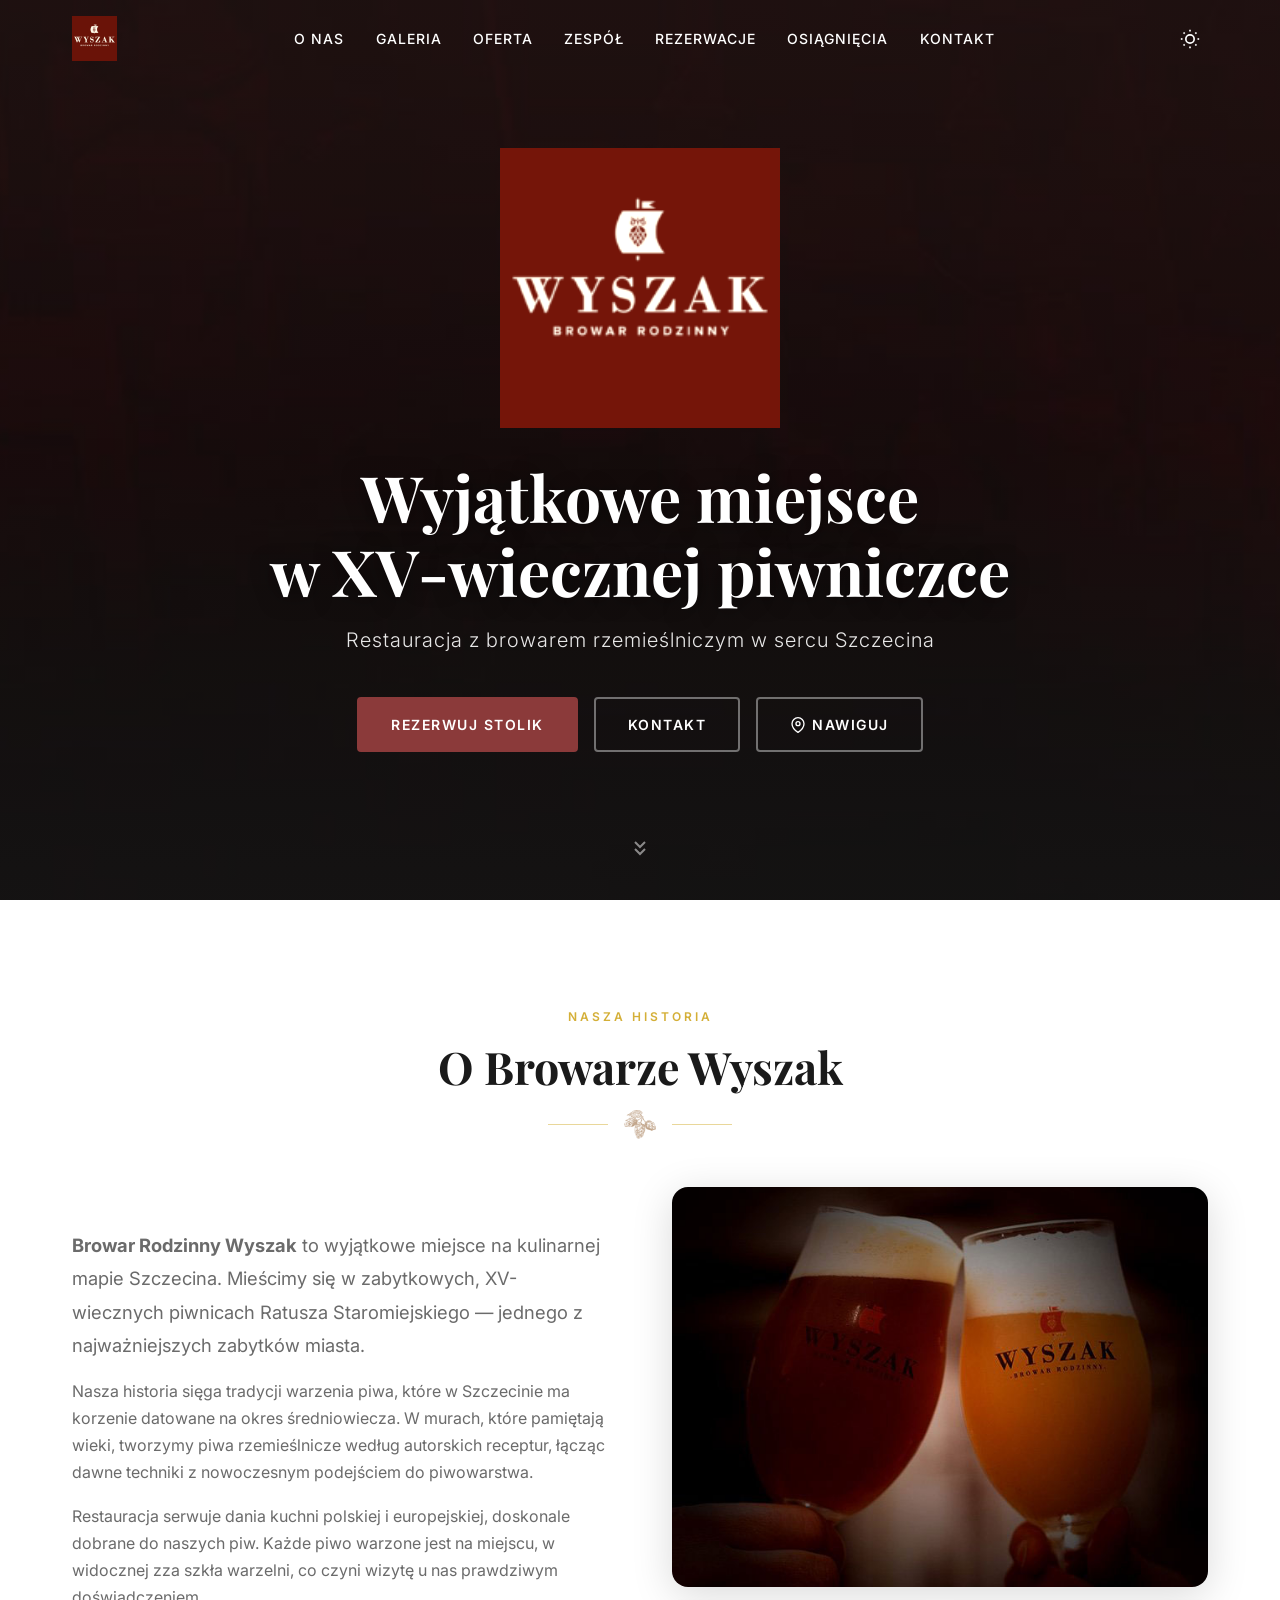
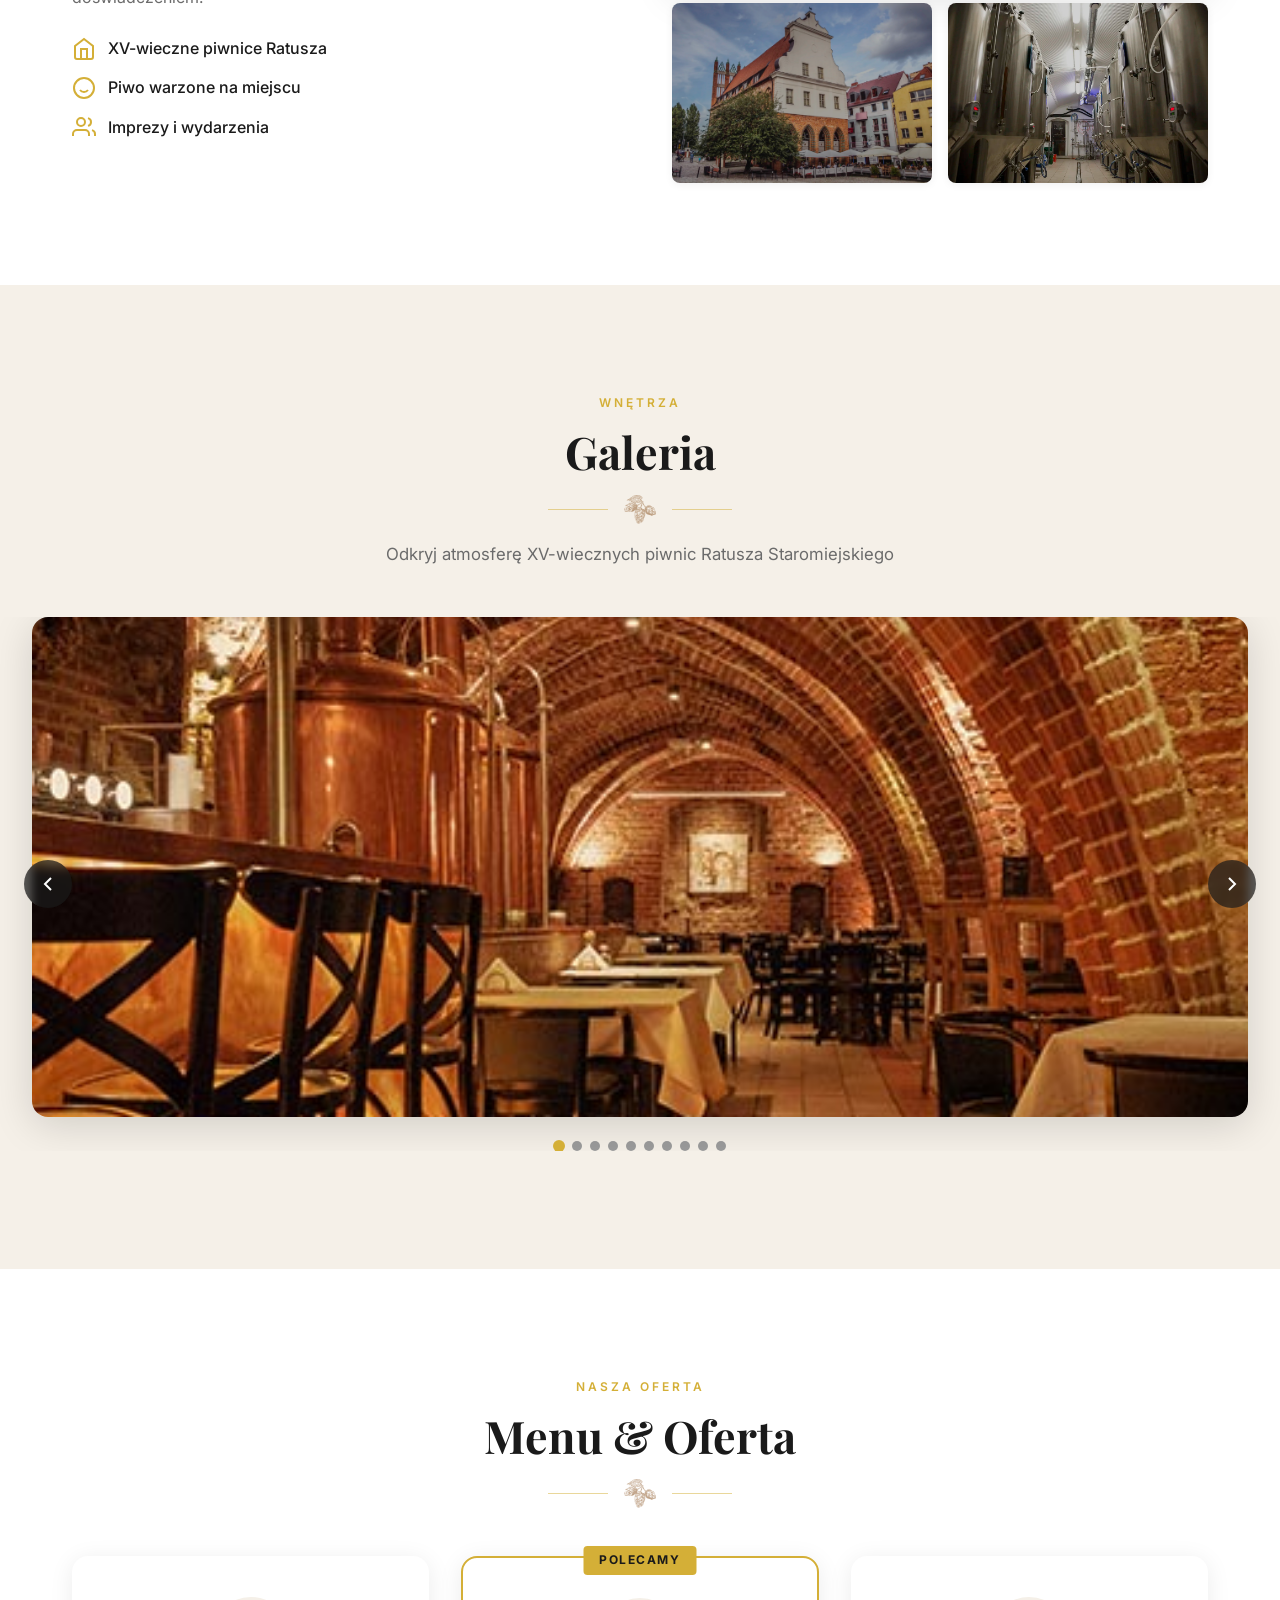
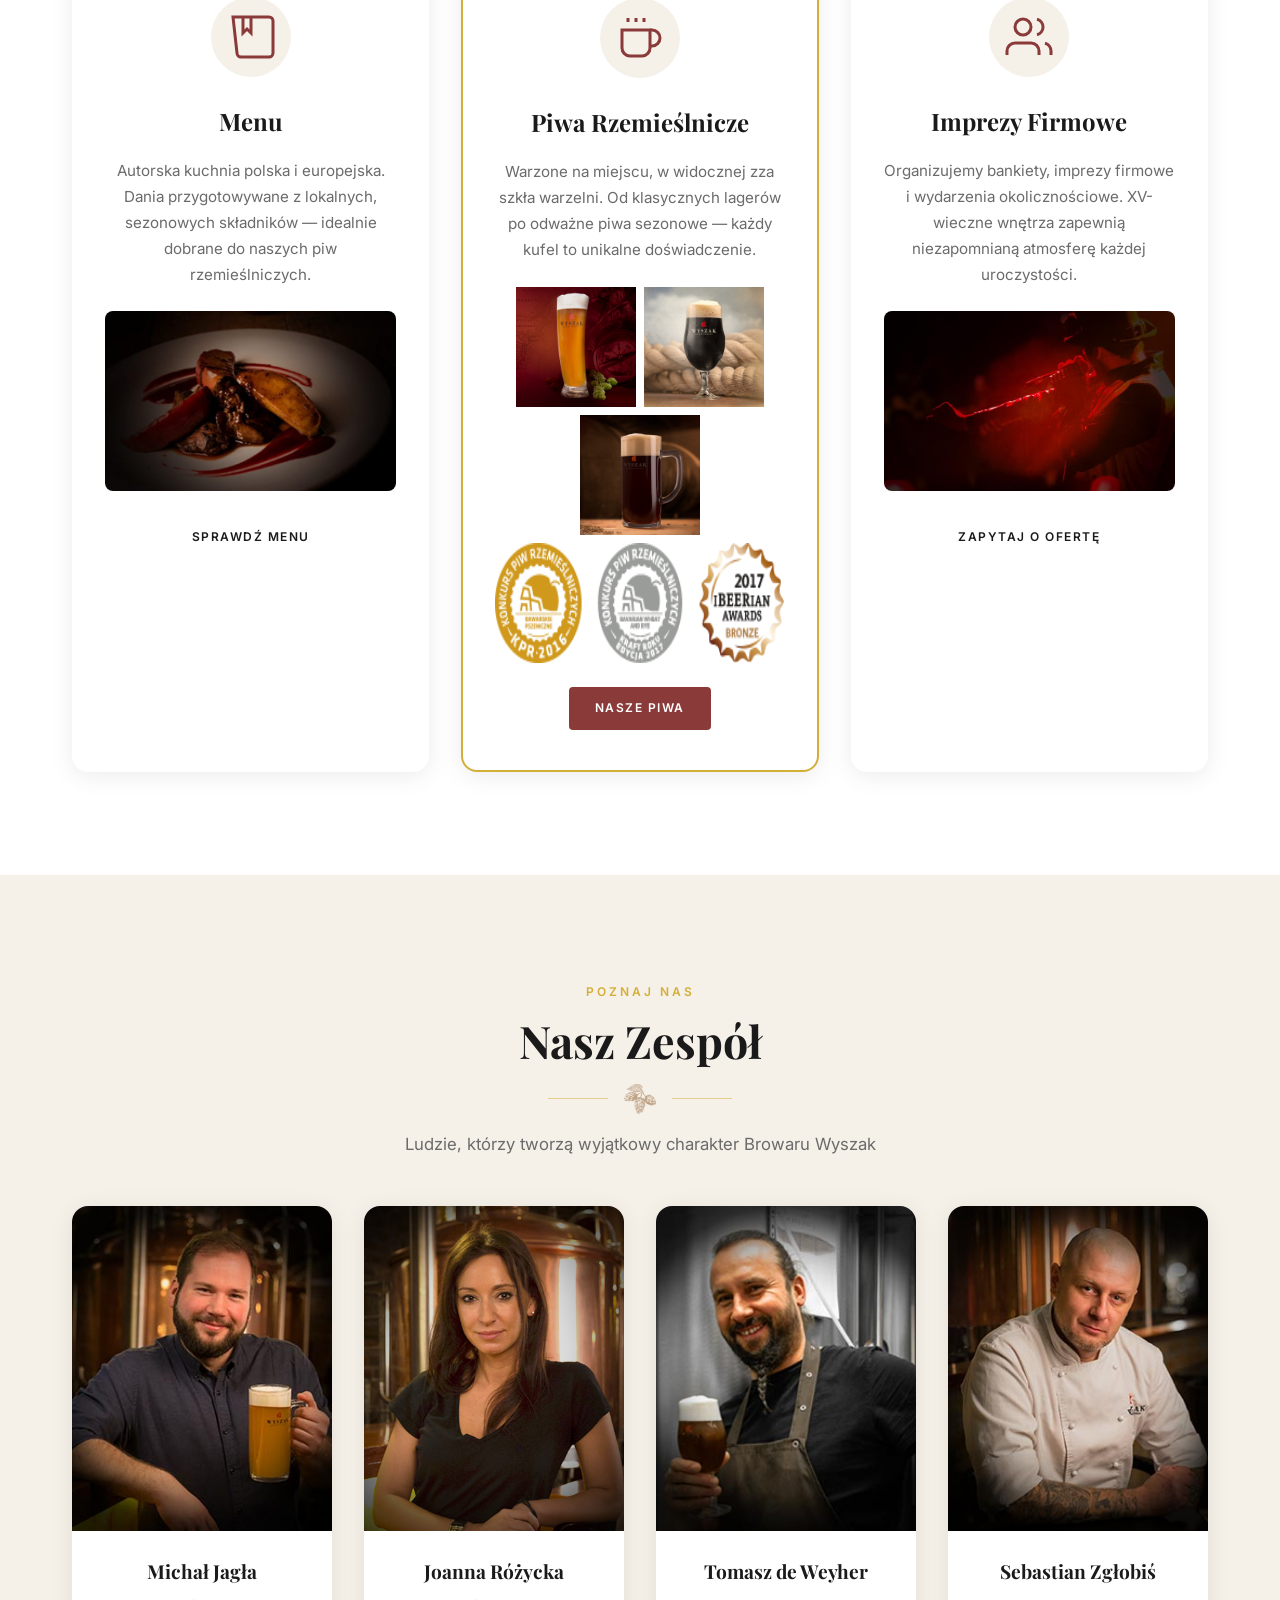
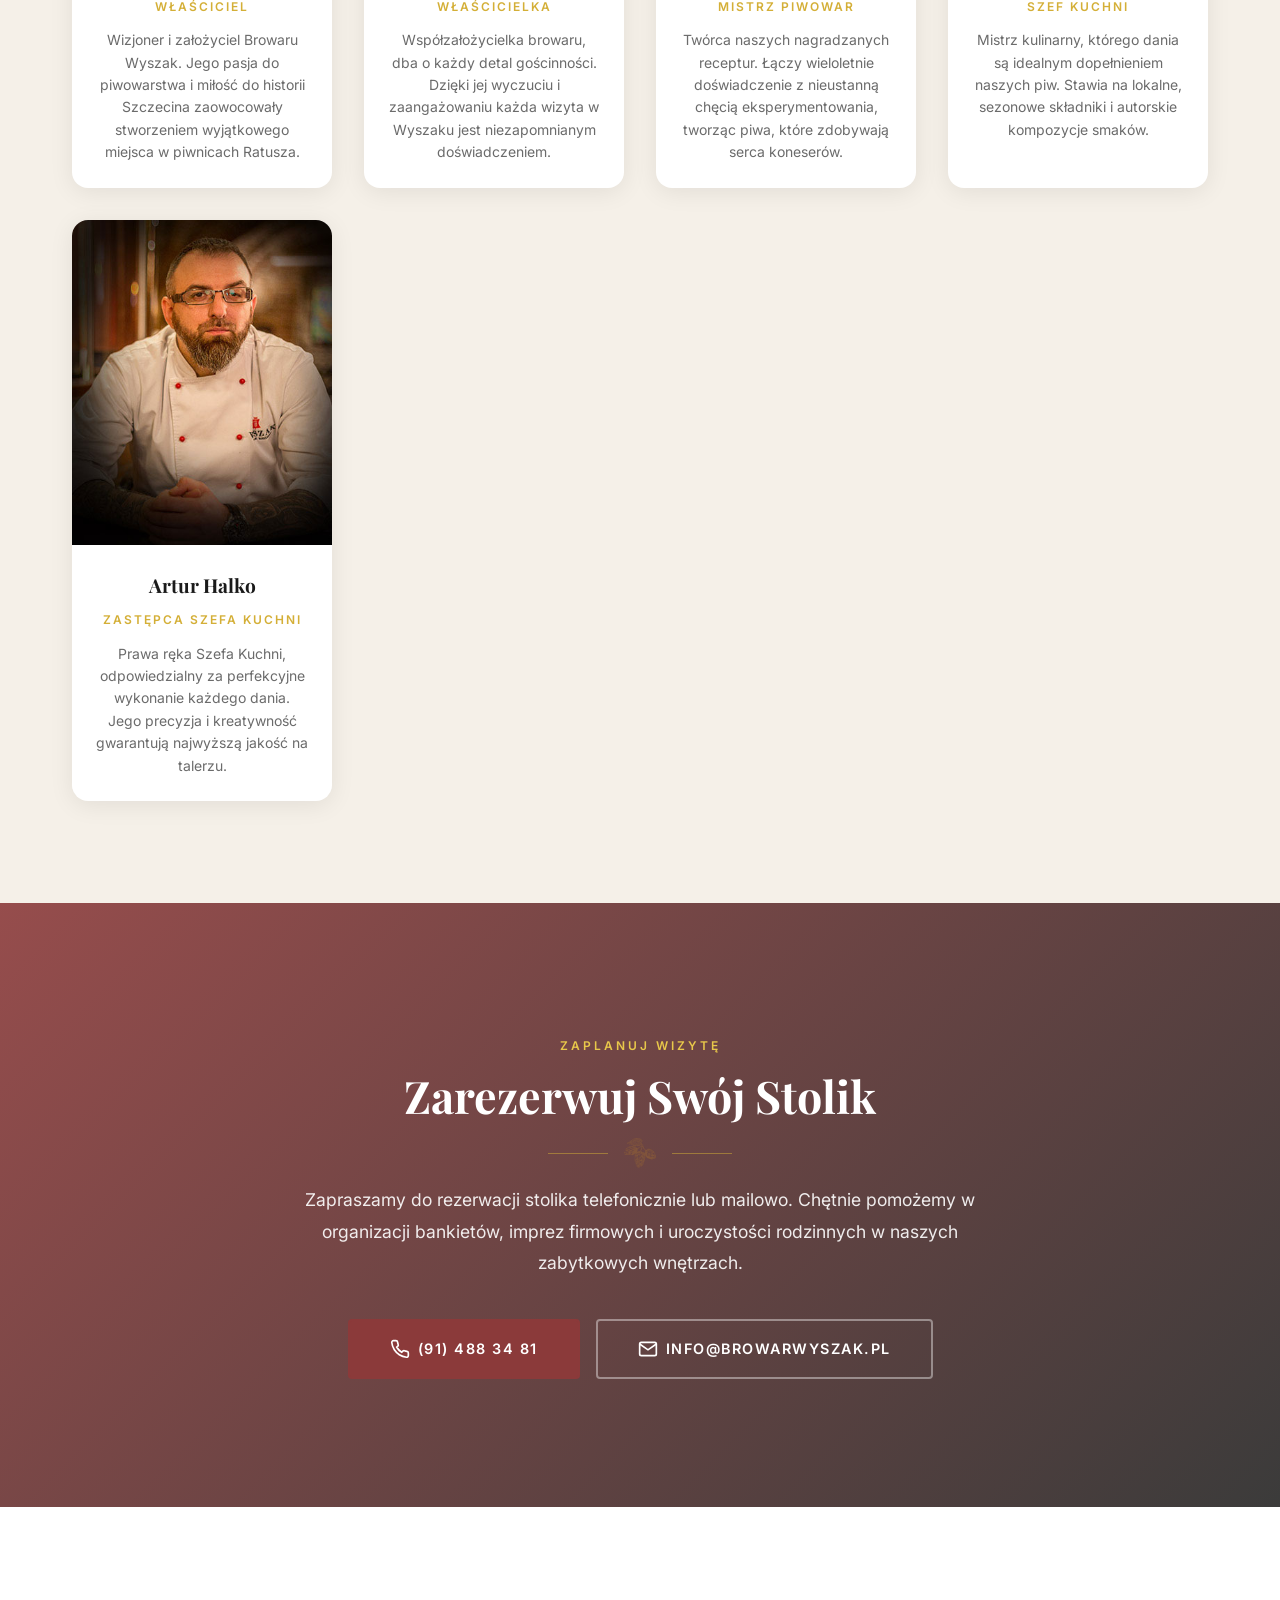
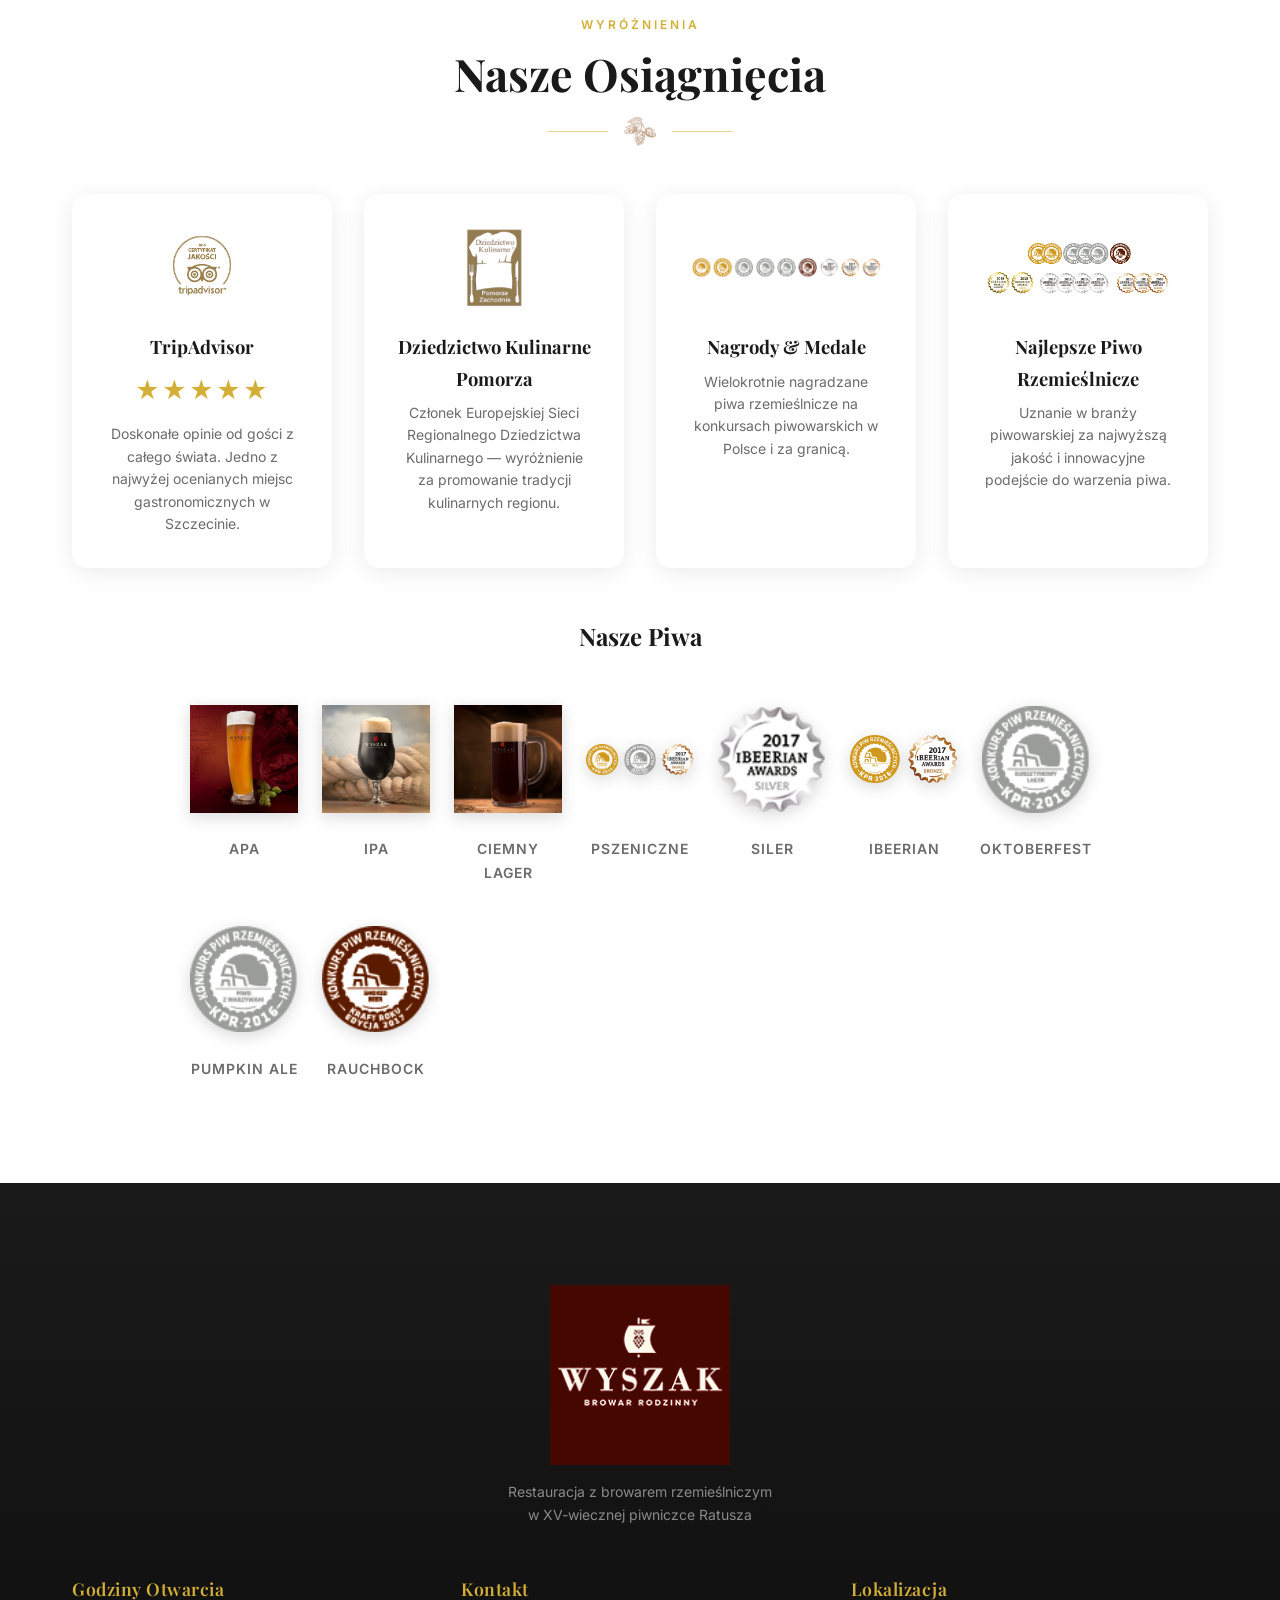
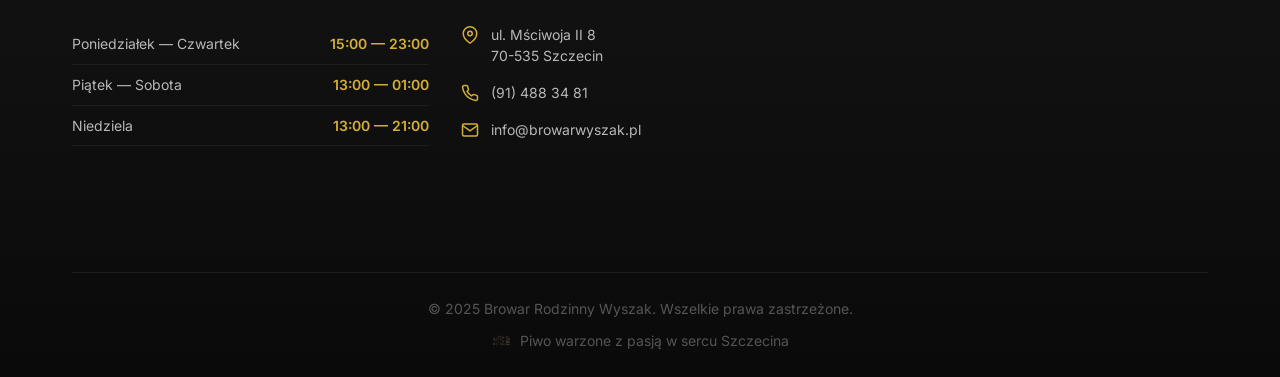
==== index.html @ f164aba0 "Add Browar Wyszak restaurant website Complete responsive website for Browar Wyszak craft brewery res" ====
<!DOCTYPE html>
<html lang="pl">
<head>
    <meta charset="UTF-8">
    <meta name="viewport" content="width=device-width, initial-scale=1.0">
    <meta name="description" content="Browar Wyszak - Restauracja z browarem rzemieślniczym w XV-wiecznej piwniczce Ratusza w Szczecinie. Wyjątkowe piwa, doskonała kuchnia, niezapomniana atmosfera.">
    <meta name="keywords" content="browar wyszak, piwo rzemieślnicze, szczecin, restauracja, browar, piwniczka, ratusz">
    <meta name="author" content="Browar Wyszak">
    <meta property="og:title" content="Browar Wyszak - Restauracja & Browar Rzemieślniczy">
    <meta property="og:description" content="Wyjątkowe miejsce w XV-wiecznej piwniczce Ratusza w Szczecinie">
    <meta property="og:image" content="assets/img/logo.png">
    <meta property="og:type" content="website">
    <title>Browar Wyszak | Restauracja & Browar Rzemieślniczy w Szczecinie</title>
    <link rel="icon" type="image/png" href="assets/img/hop.png">
    <link rel="preconnect" href="https://fonts.googleapis.com">
    <link rel="preconnect" href="https://fonts.gstatic.com" crossorigin>
    <link href="https://fonts.googleapis.com/css2?family=Playfair+Display:ital,wght@0,400;0,600;0,700;0,800;1,400;1,600&family=Inter:wght@300;400;500;600;700&display=swap" rel="stylesheet">
    <link rel="stylesheet" href="assets/css/style.css">
</head>
<body>
    <!-- Loader -->
    <div id="loader" class="loader" aria-hidden="true">
        <img src="assets/img/loader.gif" alt="Ładowanie...">
    </div>

    <!-- Navigation -->
    <header id="navbar" class="navbar">
        <div class="nav-container">
            <a href="#hero" class="nav-logo">
                <img src="assets/img/logo.png" alt="Browar Wyszak Logo" width="140" height="auto">
            </a>
            <nav class="nav-menu" id="navMenu" role="navigation" aria-label="Menu główne">
                <ul class="nav-list">
                    <li><a href="#about" class="nav-link">O Nas</a></li>
                    <li><a href="#gallery" class="nav-link">Galeria</a></li>
                    <li><a href="#offer" class="nav-link">Oferta</a></li>
                    <li><a href="#team" class="nav-link">Zespół</a></li>
                    <li><a href="#reservations" class="nav-link">Rezerwacje</a></li>
                    <li><a href="#achievements" class="nav-link">Osiągnięcia</a></li>
                    <li><a href="#contact" class="nav-link">Kontakt</a></li>
                </ul>
            </nav>
            <div class="nav-actions">
                <button id="darkModeToggle" class="dark-mode-btn" aria-label="Przełącz tryb ciemny" title="Tryb ciemny">
                    <svg class="icon-sun" width="20" height="20" viewBox="0 0 24 24" fill="none" stroke="currentColor" stroke-width="2">
                        <circle cx="12" cy="12" r="5"></circle>
                        <line x1="12" y1="1" x2="12" y2="3"></line>
                        <line x1="12" y1="21" x2="12" y2="23"></line>
                        <line x1="4.22" y1="4.22" x2="5.64" y2="5.64"></line>
                        <line x1="18.36" y1="18.36" x2="19.78" y2="19.78"></line>
                        <line x1="1" y1="12" x2="3" y2="12"></line>
                        <line x1="21" y1="12" x2="23" y2="12"></line>
                        <line x1="4.22" y1="19.78" x2="5.64" y2="18.36"></line>
                        <line x1="18.36" y1="5.64" x2="19.78" y2="4.22"></line>
                    </svg>
                    <svg class="icon-moon" width="20" height="20" viewBox="0 0 24 24" fill="none" stroke="currentColor" stroke-width="2">
                        <path d="M21 12.79A9 9 0 1 1 11.21 3 7 7 0 0 0 21 12.79z"></path>
                    </svg>
                </button>
                <button class="nav-toggle" id="navToggle" aria-label="Otwórz menu" aria-expanded="false">
                    <span class="hamburger-line"></span>
                    <span class="hamburger-line"></span>
                    <span class="hamburger-line"></span>
                </button>
            </div>
        </div>
    </header>

    <!-- Hero Section -->
    <section id="hero" class="hero">
        <div class="hero-overlay"></div>
        <div class="hero-content fade-in">
            <img src="assets/img/logo.png" alt="Browar Wyszak" class="hero-logo" width="280" height="auto">
            <h1 class="hero-title">Wyjątkowe miejsce<br>w XV-wiecznej piwniczce</h1>
            <p class="hero-subtitle">Restauracja z browarem rzemieślniczym w sercu Szczecina</p>
            <div class="hero-cta">
                <a href="#reservations" class="btn btn-primary">Rezerwuj stolik</a>
                <a href="#contact" class="btn btn-outline">Kontakt</a>
                <a href="https://maps.google.com/?q=ul.+Mściwoja+II+8,+70-535+Szczecin" target="_blank" rel="noopener noreferrer" class="btn btn-outline">
                    <svg width="16" height="16" viewBox="0 0 24 24" fill="none" stroke="currentColor" stroke-width="2" style="margin-right:6px;vertical-align:middle">
                        <path d="M21 10c0 7-9 13-9 13s-9-6-9-13a9 9 0 0 1 18 0z"></path>
                        <circle cx="12" cy="10" r="3"></circle>
                    </svg>
                    Nawiguj
                </a>
            </div>
        </div>
        <div class="hero-scroll-hint" aria-hidden="true">
            <svg width="24" height="24" viewBox="0 0 24 24" fill="none" stroke="currentColor" stroke-width="2">
                <path d="M7 13l5 5 5-5M7 6l5 5 5-5"/>
            </svg>
        </div>
    </section>

    <!-- About Section -->
    <section id="about" class="section about">
        <div class="container">
            <div class="section-header fade-in">
                <span class="section-tag">Nasza Historia</span>
                <h2 class="section-title">O Browarze Wyszak</h2>
                <div class="section-divider">
                    <img src="assets/img/hop.png" alt="" class="divider-icon" width="32" height="32">
                </div>
            </div>
            <div class="about-grid">
                <div class="about-text fade-in">
                    <p class="about-lead">
                        <strong>Browar Rodzinny Wyszak</strong> to wyjątkowe miejsce na kulinarnej mapie Szczecina.
                        Mieścimy się w zabytkowych, XV-wiecznych piwnicach Ratusza Staromiejskiego
                        — jednego z najważniejszych zabytków miasta.
                    </p>
                    <p>
                        Nasza historia sięga tradycji warzenia piwa, które w Szczecinie ma korzenie
                        datowane na okres średniowiecza. W murach, które pamiętają wieki, tworzymy
                        piwa rzemieślnicze według autorskich receptur, łącząc dawne techniki
                        z nowoczesnym podejściem do piwowarstwa.
                    </p>
                    <p>
                        Restauracja serwuje dania kuchni polskiej i europejskiej, doskonale dobrane
                        do naszych piw. Każde piwo warzone jest na miejscu, w widocznej zza szkła warzelni,
                        co czyni wizytę u nas prawdziwym doświadczeniem.
                    </p>
                    <div class="about-features">
                        <div class="about-feature">
                            <svg width="24" height="24" viewBox="0 0 24 24" fill="none" stroke="currentColor" stroke-width="2"><path d="M3 9l9-7 9 7v11a2 2 0 0 1-2 2H5a2 2 0 0 1-2-2z"/><polyline points="9 22 9 12 15 12 15 22"/></svg>
                            <span>XV-wieczne piwnice Ratusza</span>
                        </div>
                        <div class="about-feature">
                            <svg width="24" height="24" viewBox="0 0 24 24" fill="none" stroke="currentColor" stroke-width="2"><circle cx="12" cy="12" r="10"/><path d="M8 14s1.5 2 4 2 4-2 4-2"/><line x1="9" y1="9" x2="9.01" y2="9"/><line x1="15" y1="9" x2="15.01" y2="9"/></svg>
                            <span>Piwo warzone na miejscu</span>
                        </div>
                        <div class="about-feature">
                            <svg width="24" height="24" viewBox="0 0 24 24" fill="none" stroke="currentColor" stroke-width="2"><path d="M17 21v-2a4 4 0 0 0-4-4H5a4 4 0 0 0-4 4v2"/><circle cx="9" cy="7" r="4"/><path d="M23 21v-2a4 4 0 0 0-3-3.87"/><path d="M16 3.13a4 4 0 0 1 0 7.75"/></svg>
                            <span>Imprezy i wydarzenia</span>
                        </div>
                    </div>
                </div>
                <div class="about-images fade-in">
                    <div class="about-img-main">
                        <img src="assets/img/about-bg.jpg" alt="Wnętrze Browaru Wyszak" loading="lazy" width="600" height="400">
                    </div>
                    <div class="about-img-secondary">
                        <img src="assets/img/building.webp" alt="Budynek Browaru Wyszak" loading="lazy" width="280" height="200">
                        <img src="assets/img/tanks.webp" alt="Tanki browarnicze" loading="lazy" width="280" height="200">
                    </div>
                </div>
            </div>
        </div>
    </section>

    <!-- Gallery Section -->
    <section id="gallery" class="section gallery">
        <div class="container">
            <div class="section-header fade-in">
                <span class="section-tag">Wnętrza</span>
                <h2 class="section-title">Galeria</h2>
                <div class="section-divider">
                    <img src="assets/img/hop.png" alt="" class="divider-icon" width="32" height="32">
                </div>
                <p class="section-desc">Odkryj atmosferę XV-wiecznych piwnic Ratusza Staromiejskiego</p>
            </div>
        </div>
        <div class="gallery-carousel fade-in">
            <div class="carousel-track" id="carouselTrack">
                <div class="carousel-slide">
                    <img src="assets/img/gallery/gallery-1.jpg" alt="Wnętrze browaru - sala główna" loading="lazy">
                </div>
                <div class="carousel-slide">
                    <img src="assets/img/gallery/gallery-2.jpg" alt="Wnętrze browaru - piwniczka" loading="lazy">
                </div>
                <div class="carousel-slide">
                    <img src="assets/img/gallery/gallery-3.jpg" alt="Wnętrze browaru - bar" loading="lazy">
                </div>
                <div class="carousel-slide">
                    <img src="assets/img/gallery/gallery-4.jpg" alt="Wnętrze browaru - warzelnia" loading="lazy">
                </div>
                <div class="carousel-slide">
                    <img src="assets/img/gallery/gallery-5.jpg" alt="Wnętrze browaru - detale" loading="lazy">
                </div>
                <div class="carousel-slide">
                    <img src="assets/img/gallery/gallery-6.jpg" alt="Wnętrze browaru - ceglane ściany" loading="lazy">
                </div>
                <div class="carousel-slide">
                    <img src="assets/img/gallery/gallery-7.jpg" alt="Wnętrze browaru - sklepienie" loading="lazy">
                </div>
                <div class="carousel-slide">
                    <img src="assets/img/gallery/gallery-8.jpg" alt="Wnętrze browaru - sala bankietowa" loading="lazy">
                </div>
                <div class="carousel-slide">
                    <img src="assets/img/gallery/gallery-9.jpg" alt="Najlepsze piwo rzemieślnicze w Polsce" loading="lazy">
                </div>
                <div class="carousel-slide">
                    <img src="assets/img/gallery/gallery-10.jpg" alt="Wnętrze browaru" loading="lazy">
                </div>
            </div>
            <button class="carousel-btn carousel-btn-prev" id="carouselPrev" aria-label="Poprzednie zdjęcie">
                <svg width="24" height="24" viewBox="0 0 24 24" fill="none" stroke="currentColor" stroke-width="2"><polyline points="15 18 9 12 15 6"/></svg>
            </button>
            <button class="carousel-btn carousel-btn-next" id="carouselNext" aria-label="Następne zdjęcie">
                <svg width="24" height="24" viewBox="0 0 24 24" fill="none" stroke="currentColor" stroke-width="2"><polyline points="9 18 15 12 9 6"/></svg>
            </button>
            <div class="carousel-dots" id="carouselDots"></div>
        </div>

        <!-- Fullscreen Lightbox -->
        <div class="lightbox" id="lightbox" role="dialog" aria-modal="true" aria-label="Powiększone zdjęcie">
            <button class="lightbox-close" id="lightboxClose" aria-label="Zamknij">&times;</button>
            <button class="lightbox-prev" id="lightboxPrev" aria-label="Poprzednie">
                <svg width="32" height="32" viewBox="0 0 24 24" fill="none" stroke="currentColor" stroke-width="2"><polyline points="15 18 9 12 15 6"/></svg>
            </button>
            <img class="lightbox-img" id="lightboxImg" src="" alt="Powiększone zdjęcie galerii">
            <button class="lightbox-next" id="lightboxNext" aria-label="Następne">
                <svg width="32" height="32" viewBox="0 0 24 24" fill="none" stroke="currentColor" stroke-width="2"><polyline points="9 18 15 12 9 6"/></svg>
            </button>
        </div>
    </section>

    <!-- Menu & Offer Section -->
    <section id="offer" class="section offer">
        <div class="container">
            <div class="section-header fade-in">
                <span class="section-tag">Nasza Oferta</span>
                <h2 class="section-title">Menu & Oferta</h2>
                <div class="section-divider">
                    <img src="assets/img/hop.png" alt="" class="divider-icon" width="32" height="32">
                </div>
            </div>
            <div class="offer-grid fade-in">
                <!-- Menu Card -->
                <div class="offer-card">
                    <div class="offer-card-icon">
                        <svg width="48" height="48" viewBox="0 0 24 24" fill="none" stroke="currentColor" stroke-width="1.5">
                            <path d="M3 2l2 18c0 1.1.9 2 2 2h14c1.1 0 2-.9 2-2V4c0-1.1-.9-2-2-2H3z"/>
                            <path d="M12 2v8l-2-2-2 2V2"/>
                        </svg>
                    </div>
                    <h3 class="offer-card-title">Menu</h3>
                    <p class="offer-card-desc">
                        Autorska kuchnia polska i europejska. Dania przygotowywane z lokalnych,
                        sezonowych składników — idealnie dobrane do naszych piw rzemieślniczych.
                    </p>
                    <div class="offer-card-img">
                        <img src="assets/img/gallery/menu-highlight.jpg" alt="Menu Browaru Wyszak" loading="lazy">
                    </div>
                    <a href="#reservations" class="btn btn-small">Sprawdź menu</a>
                </div>

                <!-- Beer Card -->
                <div class="offer-card offer-card-featured">
                    <div class="offer-card-icon">
                        <svg width="48" height="48" viewBox="0 0 24 24" fill="none" stroke="currentColor" stroke-width="1.5">
                            <path d="M17 8h1a4 4 0 1 1 0 8h-1"/>
                            <path d="M3 8h14v9a4 4 0 0 1-4 4H7a4 4 0 0 1-4-4V8z"/>
                            <line x1="6" y1="2" x2="6" y2="4"/>
                            <line x1="10" y1="2" x2="10" y2="4"/>
                            <line x1="14" y1="2" x2="14" y2="4"/>
                        </svg>
                    </div>
                    <h3 class="offer-card-title">Piwa Rzemieślnicze</h3>
                    <p class="offer-card-desc">
                        Warzone na miejscu, w widocznej zza szkła warzelni. Od klasycznych lagerów
                        po odważne piwa sezonowe — każdy kufel to unikalne doświadczenie.
                    </p>
                    <div class="beer-showcase">
                        <img src="assets/img/beer/apa.png" alt="APA" loading="lazy" class="beer-bottle">
                        <img src="assets/img/beer/ipa.png" alt="IPA" loading="lazy" class="beer-bottle">
                        <img src="assets/img/beer/ciemny-lager.png" alt="Ciemny Lager" loading="lazy" class="beer-bottle">
                        <img src="assets/img/beer/pszenica.png" alt="Pszenica" loading="lazy" class="beer-bottle">
                    </div>
                    <a href="#achievements" class="btn btn-primary btn-small">Nasze piwa</a>
                </div>

                <!-- Events Card -->
                <div class="offer-card">
                    <div class="offer-card-icon">
                        <svg width="48" height="48" viewBox="0 0 24 24" fill="none" stroke="currentColor" stroke-width="1.5">
                            <path d="M17 21v-2a4 4 0 0 0-4-4H5a4 4 0 0 0-4 4v2"/>
                            <circle cx="9" cy="7" r="4"/>
                            <path d="M23 21v-2a4 4 0 0 0-3-3.87"/>
                            <path d="M16 3.13a4 4 0 0 1 0 7.75"/>
                        </svg>
                    </div>
                    <h3 class="offer-card-title">Imprezy Firmowe</h3>
                    <p class="offer-card-desc">
                        Organizujemy bankiety, imprezy firmowe i wydarzenia okolicznościowe.
                        XV-wieczne wnętrza zapewnią niezapomnianą atmosferę każdej uroczystości.
                    </p>
                    <div class="offer-card-img">
                        <img src="assets/img/gallery/events.jpg" alt="Imprezy i wydarzenia" loading="lazy">
                    </div>
                    <a href="#contact" class="btn btn-small">Zapytaj o ofertę</a>
                </div>
            </div>
        </div>
    </section>

    <!-- Team Section -->
    <section id="team" class="section team">
        <div class="container">
            <div class="section-header fade-in">
                <span class="section-tag">Poznaj Nas</span>
                <h2 class="section-title">Nasz Zespół</h2>
                <div class="section-divider">
                    <img src="assets/img/hop.png" alt="" class="divider-icon" width="32" height="32">
                </div>
                <p class="section-desc">Ludzie, którzy tworzą wyjątkowy charakter Browaru Wyszak</p>
            </div>
            <div class="team-grid fade-in">
                <div class="team-card">
                    <div class="team-card-img">
                        <img src="assets/img/team/michal-jagla.jpg" alt="Michał Jagła" loading="lazy" width="280" height="355">
                    </div>
                    <div class="team-card-info">
                        <h3 class="team-card-name">Michał Jagła</h3>
                        <span class="team-card-role">Właściciel</span>
                        <p class="team-card-desc">Wizjoner i założyciel Browaru Wyszak. Jego pasja do piwowarstwa i miłość do historii Szczecina zaowocowały stworzeniem wyjątkowego miejsca w piwnicach Ratusza.</p>
                    </div>
                </div>
                <div class="team-card">
                    <div class="team-card-img">
                        <img src="assets/img/team/joanna-rozycka.jpg" alt="Joanna Różycka" loading="lazy" width="280" height="355">
                    </div>
                    <div class="team-card-info">
                        <h3 class="team-card-name">Joanna Różycka</h3>
                        <span class="team-card-role">Właścicielka</span>
                        <p class="team-card-desc">Współzałożycielka browaru, dba o każdy detal gościnności. Dzięki jej wyczuciu i zaangażowaniu każda wizyta w Wyszaku jest niezapomnianym doświadczeniem.</p>
                    </div>
                </div>
                <div class="team-card">
                    <div class="team-card-img">
                        <img src="assets/img/team/tomasz-de-weyher.jpg" alt="Tomasz de Weyher" loading="lazy" width="280" height="355">
                    </div>
                    <div class="team-card-info">
                        <h3 class="team-card-name">Tomasz de Weyher</h3>
                        <span class="team-card-role">Mistrz Piwowar</span>
                        <p class="team-card-desc">Twórca naszych nagradzanych receptur. Łączy wieloletnie doświadczenie z nieustanną chęcią eksperymentowania, tworząc piwa, które zdobywają serca koneserów.</p>
                    </div>
                </div>
                <div class="team-card">
                    <div class="team-card-img">
                        <img src="assets/img/team/sebastian-zglobis.jpg" alt="Sebastian Zgłobiś" loading="lazy" width="280" height="355">
                    </div>
                    <div class="team-card-info">
                        <h3 class="team-card-name">Sebastian Zgłobiś</h3>
                        <span class="team-card-role">Szef Kuchni</span>
                        <p class="team-card-desc">Mistrz kulinarny, którego dania są idealnym dopełnieniem naszych piw. Stawia na lokalne, sezonowe składniki i autorskie kompozycje smaków.</p>
                    </div>
                </div>
                <div class="team-card">
                    <div class="team-card-img">
                        <img src="assets/img/team/artur-halko.jpg" alt="Artur Halko" loading="lazy" width="280" height="355">
                    </div>
                    <div class="team-card-info">
                        <h3 class="team-card-name">Artur Halko</h3>
                        <span class="team-card-role">Zastępca Szefa Kuchni</span>
                        <p class="team-card-desc">Prawa ręka Szefa Kuchni, odpowiedzialny za perfekcyjne wykonanie każdego dania. Jego precyzja i kreatywność gwarantują najwyższą jakość na talerzu.</p>
                    </div>
                </div>
            </div>
        </div>
    </section>

    <!-- Reservations Section -->
    <section id="reservations" class="section reservations">
        <div class="reservations-overlay"></div>
        <div class="container">
            <div class="reservations-content fade-in">
                <span class="section-tag section-tag-light">Zaplanuj Wizytę</span>
                <h2 class="section-title section-title-light">Zarezerwuj Swój Stolik</h2>
                <div class="section-divider">
                    <img src="assets/img/hop.png" alt="" class="divider-icon" width="32" height="32">
                </div>
                <p class="reservations-text">
                    Zapraszamy do rezerwacji stolika telefonicznie lub mailowo.
                    Chętnie pomożemy w organizacji bankietów, imprez firmowych
                    i uroczystości rodzinnych w naszych zabytkowych wnętrzach.
                </p>
                <div class="reservations-actions">
                    <a href="tel:+48914883481" class="btn btn-primary btn-large">
                        <svg width="20" height="20" viewBox="0 0 24 24" fill="none" stroke="currentColor" stroke-width="2" style="margin-right:8px;vertical-align:middle">
                            <path d="M22 16.92v3a2 2 0 0 1-2.18 2 19.79 19.79 0 0 1-8.63-3.07 19.5 19.5 0 0 1-6-6 19.79 19.79 0 0 1-3.07-8.67A2 2 0 0 1 4.11 2h3a2 2 0 0 1 2 1.72 12.84 12.84 0 0 0 .7 2.81 2 2 0 0 1-.45 2.11L8.09 9.91a16 16 0 0 0 6 6l1.27-1.27a2 2 0 0 1 2.11-.45 12.84 12.84 0 0 0 2.81.7A2 2 0 0 1 22 16.92z"/>
                        </svg>
                        (91) 488 34 81
                    </a>
                    <a href="mailto:info@browarwyszak.pl" class="btn btn-outline btn-large btn-light">
                        <svg width="20" height="20" viewBox="0 0 24 24" fill="none" stroke="currentColor" stroke-width="2" style="margin-right:8px;vertical-align:middle">
                            <path d="M4 4h16c1.1 0 2 .9 2 2v12c0 1.1-.9 2-2 2H4c-1.1 0-2-.9-2-2V6c0-1.1.9-2 2-2z"/>
                            <polyline points="22,6 12,13 2,6"/>
                        </svg>
                        info@browarwyszak.pl
                    </a>
                </div>
            </div>
        </div>
    </section>

    <!-- Achievements Section -->
    <section id="achievements" class="section achievements">
        <div class="container">
            <div class="section-header fade-in">
                <span class="section-tag">Wyróżnienia</span>
                <h2 class="section-title">Nasze Osiągnięcia</h2>
                <div class="section-divider">
                    <img src="assets/img/hop.png" alt="" class="divider-icon" width="32" height="32">
                </div>
            </div>
            <div class="achievements-grid fade-in">
                <div class="achievement-card">
                    <div class="achievement-icon">
                        <img src="assets/img/trip-advisor.png" alt="TripAdvisor" loading="lazy" width="120">
                    </div>
                    <h3 class="achievement-title">TripAdvisor</h3>
                    <div class="achievement-rating">
                        <span class="stars">&#9733;&#9733;&#9733;&#9733;&#9733;</span>
                    </div>
                    <p class="achievement-desc">Doskonałe opinie od gości z całego świata. Jedno z najwyżej ocenianych miejsc gastronomicznych w Szczecinie.</p>
                </div>
                <div class="achievement-card">
                    <div class="achievement-icon">
                        <img src="assets/img/heritage.png" alt="Europejska Sieć Regionalnego Dziedzictwa Kulinarnego" loading="lazy" width="90">
                    </div>
                    <h3 class="achievement-title">Dziedzictwo Kulinarne Pomorza</h3>
                    <p class="achievement-desc">Członek Europejskiej Sieci Regionalnego Dziedzictwa Kulinarnego — wyróżnienie za promowanie tradycji kulinarnych regionu.</p>
                </div>
                <div class="achievement-card">
                    <div class="achievement-icon">
                        <img src="assets/img/medals.png" alt="Medale i nagrody" loading="lazy" width="200">
                    </div>
                    <h3 class="achievement-title">Nagrody & Medale</h3>
                    <p class="achievement-desc">Wielokrotnie nagradzane piwa rzemieślnicze na konkursach piwowarskich w Polsce i za granicą.</p>
                </div>
                <div class="achievement-card">
                    <div class="achievement-icon">
                        <img src="assets/img/awards.png" alt="Nagrody" loading="lazy" width="200">
                    </div>
                    <h3 class="achievement-title">Najlepsze Piwo Rzemieślnicze</h3>
                    <p class="achievement-desc">Uznanie w branży piwowarskiej za najwyższą jakość i innowacyjne podejście do warzenia piwa.</p>
                </div>
            </div>

            <!-- Beer Showcase -->
            <div class="beer-gallery fade-in">
                <h3 class="beer-gallery-title">Nasze Piwa</h3>
                <div class="beer-grid">
                    <div class="beer-item">
                        <img src="assets/img/beer/apa.png" alt="APA" loading="lazy">
                        <span>APA</span>
                    </div>
                    <div class="beer-item">
                        <img src="assets/img/beer/ipa.png" alt="IPA" loading="lazy">
                        <span>IPA</span>
                    </div>
                    <div class="beer-item">
                        <img src="assets/img/beer/ciemny-lager.png" alt="Ciemny Lager" loading="lazy">
                        <span>Ciemny Lager</span>
                    </div>
                    <div class="beer-item">
                        <img src="assets/img/beer/pszenica.png" alt="Pszeniczne" loading="lazy">
                        <span>Pszeniczne</span>
                    </div>
                    <div class="beer-item">
                        <img src="assets/img/beer/siler.png" alt="Siler" loading="lazy">
                        <span>Siler</span>
                    </div>
                    <div class="beer-item">
                        <img src="assets/img/beer/ibeerian.png" alt="IBEERian" loading="lazy">
                        <span>IBEERian</span>
                    </div>
                    <div class="beer-item">
                        <img src="assets/img/beer/oktoberfest.png" alt="Oktoberfest" loading="lazy">
                        <span>Oktoberfest</span>
                    </div>
                    <div class="beer-item">
                        <img src="assets/img/beer/pumpkin-ale.png" alt="Pumpkin Ale" loading="lazy">
                        <span>Pumpkin Ale</span>
                    </div>
                    <div class="beer-item">
                        <img src="assets/img/beer/rauchbock.png" alt="Rauchbock" loading="lazy">
                        <span>Rauchbock</span>
                    </div>
                </div>
            </div>
        </div>
    </section>

    <!-- Contact & Footer -->
    <footer id="contact" class="footer">
        <div class="footer-bg"></div>
        <div class="container">
            <div class="footer-top fade-in">
                <div class="footer-brand">
                    <img src="assets/img/logo-footer.png" alt="Browar Wyszak" class="footer-logo" width="180" loading="lazy">
                    <p class="footer-tagline">Restauracja z browarem rzemieślniczym<br>w XV-wiecznej piwniczce Ratusza</p>
                </div>

                <div class="footer-info">
                    <div class="footer-col">
                        <h4 class="footer-heading">Godziny Otwarcia</h4>
                        <ul class="footer-hours">
                            <li>
                                <span class="day">Poniedziałek — Czwartek</span>
                                <span class="time">15:00 — 23:00</span>
                            </li>
                            <li>
                                <span class="day">Piątek — Sobota</span>
                                <span class="time">13:00 — 01:00</span>
                            </li>
                            <li>
                                <span class="day">Niedziela</span>
                                <span class="time">13:00 — 21:00</span>
                            </li>
                        </ul>
                    </div>

                    <div class="footer-col">
                        <h4 class="footer-heading">Kontakt</h4>
                        <address class="footer-contact">
                            <a href="https://maps.google.com/?q=ul.+Mściwoja+II+8,+70-535+Szczecin" target="_blank" rel="noopener noreferrer" class="footer-contact-item">
                                <svg width="18" height="18" viewBox="0 0 24 24" fill="none" stroke="currentColor" stroke-width="2"><path d="M21 10c0 7-9 13-9 13s-9-6-9-13a9 9 0 0 1 18 0z"/><circle cx="12" cy="10" r="3"/></svg>
                                ul. Mściwoja II 8<br>70-535 Szczecin
                            </a>
                            <a href="tel:+48914883481" class="footer-contact-item">
                                <svg width="18" height="18" viewBox="0 0 24 24" fill="none" stroke="currentColor" stroke-width="2"><path d="M22 16.92v3a2 2 0 0 1-2.18 2 19.79 19.79 0 0 1-8.63-3.07 19.5 19.5 0 0 1-6-6 19.79 19.79 0 0 1-3.07-8.67A2 2 0 0 1 4.11 2h3a2 2 0 0 1 2 1.72 12.84 12.84 0 0 0 .7 2.81 2 2 0 0 1-.45 2.11L8.09 9.91a16 16 0 0 0 6 6l1.27-1.27a2 2 0 0 1 2.11-.45 12.84 12.84 0 0 0 2.81.7A2 2 0 0 1 22 16.92z"/></svg>
                                (91) 488 34 81
                            </a>
                            <a href="mailto:info@browarwyszak.pl" class="footer-contact-item">
                                <svg width="18" height="18" viewBox="0 0 24 24" fill="none" stroke="currentColor" stroke-width="2"><path d="M4 4h16c1.1 0 2 .9 2 2v12c0 1.1-.9 2-2 2H4c-1.1 0-2-.9-2-2V6c0-1.1.9-2 2-2z"/><polyline points="22,6 12,13 2,6"/></svg>
                                info@browarwyszak.pl
                            </a>
                        </address>
                    </div>

                    <div class="footer-col">
                        <h4 class="footer-heading">Lokalizacja</h4>
                        <div class="footer-map">
                            <iframe
                                src="https://www.google.com/maps/embed?pb=!1m18!1m12!1m3!1d2376.5!2d14.5530!3d53.4285!2m3!1f0!2f0!3f0!3m2!1i1024!2i768!4f13.1!3m3!1m2!1s0x47aa0940db0c5e4b%3A0x1a0b2c3d4e5f6789!2sBrowar%20Wyszak!5e0!3m2!1spl!2spl!4v1"
                                width="100%"
                                height="200"
                                style="border:0; border-radius:8px;"
                                allowfullscreen=""
                                loading="lazy"
                                referrerpolicy="no-referrer-when-downgrade"
                                title="Lokalizacja Browaru Wyszak na mapie">
                            </iframe>
                        </div>
                    </div>
                </div>
            </div>

            <div class="footer-bottom">
                <p>&copy; 2025 Browar Rodzinny Wyszak. Wszelkie prawa zastrzeżone.</p>
                <p class="footer-note">
                    <img src="assets/img/brewing-process.png" alt="" width="20" height="20" style="vertical-align:middle;margin-right:4px">
                    Piwo warzone z pasją w sercu Szczecina
                </p>
            </div>
        </div>
    </footer>

    <!-- Back to Top -->
    <button id="backToTop" class="back-to-top" aria-label="Powrót na górę">
        <svg width="24" height="24" viewBox="0 0 24 24" fill="none" stroke="currentColor" stroke-width="2"><polyline points="18 15 12 9 6 15"/></svg>
    </button>

    <script src="assets/js/main.js"></script>
</body>
</html>
---- assets/css/style.css ----
/* ============================================
   BROWAR WYSZAK — Main Stylesheet
   ============================================ */

/* --- CSS Custom Properties --- */
:root {
    /* Colors */
    --clr-primary: #8B3A3A;
    --clr-primary-dark: #6E2D2D;
    --clr-primary-light: #A85050;
    --clr-brown: #6B5B3F;
    --clr-brown-light: #8A7A5E;
    --clr-gold: #D4AF37;
    --clr-gold-light: #E8C84A;
    --clr-beige: #F5F0E8;
    --clr-beige-dark: #E8E0D0;
    --clr-cream: #FAF8F4;
    --clr-black: #1A1A1A;
    --clr-dark: #2C2C2C;
    --clr-gray: #6B6B6B;
    --clr-gray-light: #9B9B9B;
    --clr-white: #FFFFFF;

    /* Background & Surface */
    --bg-body: var(--clr-cream);
    --bg-section: var(--clr-white);
    --bg-section-alt: var(--clr-beige);
    --bg-card: var(--clr-white);
    --bg-nav: rgba(26, 26, 26, 0.95);
    --bg-footer: var(--clr-black);

    /* Text */
    --text-primary: var(--clr-black);
    --text-secondary: var(--clr-gray);
    --text-muted: var(--clr-gray-light);
    --text-on-dark: var(--clr-beige);
    --text-on-primary: var(--clr-white);

    /* Typography */
    --font-heading: 'Playfair Display', 'Georgia', serif;
    --font-body: 'Inter', 'Helvetica Neue', Arial, sans-serif;
    --fs-hero: clamp(2.5rem, 5vw, 4.5rem);
    --fs-h2: clamp(1.8rem, 3.5vw, 3rem);
    --fs-h3: clamp(1.2rem, 2vw, 1.5rem);
    --fs-body: 1rem;
    --fs-small: 0.875rem;
    --fs-tag: 0.75rem;
    --lh-body: 1.7;

    /* Spacing */
    --section-py: clamp(4rem, 8vw, 7rem);
    --container-px: clamp(1rem, 3vw, 2rem);
    --container-max: 1200px;
    --gap: 2rem;

    /* Border Radius */
    --radius-sm: 4px;
    --radius-md: 8px;
    --radius-lg: 16px;
    --radius-xl: 24px;

    /* Shadows */
    --shadow-sm: 0 2px 8px rgba(0, 0, 0, 0.06);
    --shadow-md: 0 4px 20px rgba(0, 0, 0, 0.1);
    --shadow-lg: 0 8px 40px rgba(0, 0, 0, 0.15);
    --shadow-card: 0 4px 24px rgba(0, 0, 0, 0.08);

    /* Transitions */
    --transition: 0.3s ease;
    --transition-slow: 0.5s ease;
}

/* --- Dark Mode --- */
[data-theme="dark"] {
    --bg-body: #0F0E0C;
    --bg-section: #1A1816;
    --bg-section-alt: #231F1B;
    --bg-card: #2A2520;
    --bg-nav: rgba(15, 14, 12, 0.97);
    --bg-footer: #0A0908;

    --text-primary: #E8E0D0;
    --text-secondary: #A89E8E;
    --text-muted: #756B5E;
    --text-on-dark: var(--clr-beige);

    --clr-beige: #2A2520;
    --clr-beige-dark: #1A1816;
    --clr-cream: #0F0E0C;

    --shadow-sm: 0 2px 8px rgba(0, 0, 0, 0.2);
    --shadow-md: 0 4px 20px rgba(0, 0, 0, 0.3);
    --shadow-lg: 0 8px 40px rgba(0, 0, 0, 0.4);
    --shadow-card: 0 4px 24px rgba(0, 0, 0, 0.25);
}

/* --- Reset & Base --- */
*,
*::before,
*::after {
    margin: 0;
    padding: 0;
    box-sizing: border-box;
}

html {
    scroll-behavior: smooth;
    font-size: 16px;
    -webkit-text-size-adjust: 100%;
}

body {
    font-family: var(--font-body);
    font-size: var(--fs-body);
    line-height: var(--lh-body);
    color: var(--text-primary);
    background-color: var(--bg-body);
    overflow-x: hidden;
    -webkit-font-smoothing: antialiased;
    -moz-osx-font-smoothing: grayscale;
}

img {
    max-width: 100%;
    height: auto;
    display: block;
}

a {
    color: inherit;
    text-decoration: none;
}

ul {
    list-style: none;
}

button {
    border: none;
    background: none;
    cursor: pointer;
    font-family: inherit;
}

address {
    font-style: normal;
}

/* --- Loader --- */
.loader {
    position: fixed;
    top: 0;
    left: 0;
    width: 100%;
    height: 100%;
    background: var(--clr-black);
    display: flex;
    align-items: center;
    justify-content: center;
    z-index: 10000;
    transition: opacity 0.5s ease, visibility 0.5s ease;
}

.loader.hidden {
    opacity: 0;
    visibility: hidden;
}

.loader img {
    width: 60px;
    height: 60px;
}

/* --- Container --- */
.container {
    width: 100%;
    max-width: var(--container-max);
    margin: 0 auto;
    padding: 0 var(--container-px);
}

/* --- Section --- */
.section {
    padding: var(--section-py) 0;
}

.section-header {
    text-align: center;
    margin-bottom: 3rem;
}

.section-tag {
    display: inline-block;
    font-family: var(--font-body);
    font-size: var(--fs-tag);
    font-weight: 600;
    text-transform: uppercase;
    letter-spacing: 3px;
    color: var(--clr-gold);
    margin-bottom: 0.75rem;
}

.section-tag-light {
    color: var(--clr-gold-light);
}

.section-title {
    font-family: var(--font-heading);
    font-size: var(--fs-h2);
    font-weight: 700;
    color: var(--text-primary);
    line-height: 1.2;
}

.section-title-light {
    color: var(--clr-white);
}

.section-divider {
    display: flex;
    align-items: center;
    justify-content: center;
    gap: 1rem;
    margin: 1rem 0;
}

.section-divider::before,
.section-divider::after {
    content: '';
    width: 60px;
    height: 1px;
    background: var(--clr-gold);
    opacity: 0.5;
}

.divider-icon {
    opacity: 0.6;
}

.section-desc {
    color: var(--text-secondary);
    max-width: 600px;
    margin: 0 auto;
    font-size: 1.05rem;
}

/* --- Buttons --- */
.btn {
    display: inline-flex;
    align-items: center;
    justify-content: center;
    padding: 0.85rem 2rem;
    border-radius: var(--radius-sm);
    font-family: var(--font-body);
    font-size: var(--fs-small);
    font-weight: 600;
    text-transform: uppercase;
    letter-spacing: 1.5px;
    transition: all var(--transition);
    cursor: pointer;
    border: 2px solid transparent;
    white-space: nowrap;
}

.btn-primary {
    background: var(--clr-primary);
    color: var(--text-on-primary);
    border-color: var(--clr-primary);
}

.btn-primary:hover {
    background: var(--clr-primary-dark);
    border-color: var(--clr-primary-dark);
    transform: translateY(-2px);
    box-shadow: 0 4px 16px rgba(139, 58, 58, 0.3);
}

.btn-outline {
    background: transparent;
    color: var(--clr-white);
    border-color: rgba(255, 255, 255, 0.4);
}

.btn-outline:hover {
    background: rgba(255, 255, 255, 0.1);
    border-color: var(--clr-white);
    transform: translateY(-2px);
}

.btn-light {
    color: var(--clr-white);
    border-color: rgba(255, 255, 255, 0.4);
}

.btn-light:hover {
    border-color: var(--clr-white);
    background: rgba(255, 255, 255, 0.1);
}

.btn-small {
    padding: 0.6rem 1.5rem;
    font-size: 0.75rem;
}

.btn-large {
    padding: 1rem 2.5rem;
    font-size: 0.9rem;
}

/* --- Navigation --- */
.navbar {
    position: fixed;
    top: 0;
    left: 0;
    width: 100%;
    z-index: 1000;
    background: transparent;
    transition: background var(--transition), box-shadow var(--transition), padding var(--transition);
    padding: 1rem 0;
}

.navbar.scrolled {
    background: var(--bg-nav);
    box-shadow: 0 2px 20px rgba(0, 0, 0, 0.3);
    padding: 0.5rem 0;
    backdrop-filter: blur(10px);
    -webkit-backdrop-filter: blur(10px);
}

.nav-container {
    max-width: var(--container-max);
    margin: 0 auto;
    padding: 0 var(--container-px);
    display: flex;
    align-items: center;
    justify-content: space-between;
}

.nav-logo img {
    height: 45px;
    width: auto;
    transition: height var(--transition);
}

.navbar.scrolled .nav-logo img {
    height: 35px;
}

.nav-list {
    display: flex;
    gap: 0.25rem;
}

.nav-link {
    display: block;
    padding: 0.5rem 0.85rem;
    font-size: var(--fs-small);
    font-weight: 500;
    color: var(--clr-white);
    text-transform: uppercase;
    letter-spacing: 1px;
    transition: color var(--transition);
    position: relative;
}

.nav-link::after {
    content: '';
    position: absolute;
    bottom: 0;
    left: 50%;
    transform: translateX(-50%);
    width: 0;
    height: 2px;
    background: var(--clr-gold);
    transition: width var(--transition);
}

.nav-link:hover::after,
.nav-link.active::after {
    width: 70%;
}

.nav-link:hover {
    color: var(--clr-gold);
}

.nav-actions {
    display: flex;
    align-items: center;
    gap: 0.75rem;
}

/* Dark Mode Button */
.dark-mode-btn {
    color: var(--clr-white);
    padding: 0.5rem;
    border-radius: 50%;
    transition: background var(--transition), color var(--transition);
    display: flex;
    align-items: center;
    justify-content: center;
}

.dark-mode-btn:hover {
    background: rgba(255, 255, 255, 0.1);
}

.icon-moon { display: none; }
.icon-sun { display: block; }

[data-theme="dark"] .icon-moon { display: block; }
[data-theme="dark"] .icon-sun { display: none; }

/* Hamburger */
.nav-toggle {
    display: none;
    flex-direction: column;
    gap: 5px;
    padding: 0.5rem;
    z-index: 1001;
}

.hamburger-line {
    display: block;
    width: 24px;
    height: 2px;
    background: var(--clr-white);
    transition: all var(--transition);
    border-radius: 2px;
}

.nav-toggle.active .hamburger-line:nth-child(1) {
    transform: rotate(45deg) translate(5px, 5px);
}

.nav-toggle.active .hamburger-line:nth-child(2) {
    opacity: 0;
}

.nav-toggle.active .hamburger-line:nth-child(3) {
    transform: rotate(-45deg) translate(5px, -5px);
}

/* --- Hero Section --- */
.hero {
    position: relative;
    min-height: 100vh;
    display: flex;
    align-items: center;
    justify-content: center;
    background: url('../img/hero-bg.jpg') center/cover no-repeat;
    color: var(--clr-white);
    text-align: center;
    overflow: hidden;
}

.hero-overlay {
    position: absolute;
    inset: 0;
    background: linear-gradient(
        to bottom,
        rgba(26, 26, 26, 0.6) 0%,
        rgba(26, 26, 26, 0.4) 50%,
        rgba(26, 26, 26, 0.7) 100%
    );
}

.hero-content {
    position: relative;
    z-index: 1;
    padding: 2rem var(--container-px);
}

.hero-logo {
    margin: 0 auto 2rem;
    filter: brightness(1.1);
    max-width: 280px;
}

.hero-title {
    font-family: var(--font-heading);
    font-size: var(--fs-hero);
    font-weight: 700;
    line-height: 1.15;
    margin-bottom: 1rem;
    text-shadow: 0 2px 20px rgba(0, 0, 0, 0.5);
}

.hero-subtitle {
    font-size: clamp(1rem, 2vw, 1.25rem);
    font-weight: 300;
    opacity: 0.9;
    margin-bottom: 2.5rem;
    letter-spacing: 1px;
}

.hero-cta {
    display: flex;
    gap: 1rem;
    justify-content: center;
    flex-wrap: wrap;
}

.hero-scroll-hint {
    position: absolute;
    bottom: 2rem;
    left: 50%;
    transform: translateX(-50%);
    color: var(--clr-white);
    opacity: 0.5;
    animation: bounce 2s infinite;
}

@keyframes bounce {
    0%, 100% { transform: translateX(-50%) translateY(0); }
    50% { transform: translateX(-50%) translateY(10px); }
}

/* --- About Section --- */
.about {
    background: var(--bg-section);
}

.about-grid {
    display: grid;
    grid-template-columns: 1fr 1fr;
    gap: 4rem;
    align-items: center;
}

.about-lead {
    font-size: 1.15rem;
    color: var(--text-primary);
    margin-bottom: 1rem;
    line-height: 1.8;
}

.about-text p {
    color: var(--text-secondary);
    margin-bottom: 1rem;
}

.about-features {
    display: flex;
    flex-direction: column;
    gap: 0.75rem;
    margin-top: 1.5rem;
}

.about-feature {
    display: flex;
    align-items: center;
    gap: 0.75rem;
    font-weight: 500;
    color: var(--text-primary);
}

.about-feature svg {
    color: var(--clr-gold);
    flex-shrink: 0;
}

.about-img-main {
    border-radius: var(--radius-lg);
    overflow: hidden;
    box-shadow: var(--shadow-lg);
}

.about-img-main img {
    width: 100%;
    height: 400px;
    object-fit: cover;
    transition: transform var(--transition-slow);
}

.about-img-main:hover img {
    transform: scale(1.03);
}

.about-img-secondary {
    display: grid;
    grid-template-columns: 1fr 1fr;
    gap: 1rem;
    margin-top: 1rem;
}

.about-img-secondary img {
    border-radius: var(--radius-md);
    width: 100%;
    height: 180px;
    object-fit: cover;
    box-shadow: var(--shadow-sm);
    transition: transform var(--transition);
}

.about-img-secondary img:hover {
    transform: translateY(-4px);
}

/* --- Gallery Section --- */
.gallery {
    background: var(--bg-section-alt);
    padding-bottom: calc(var(--section-py) + 1rem);
}

.gallery-carousel {
    position: relative;
    overflow: hidden;
    max-width: 1400px;
    margin: 0 auto;
}

.carousel-track {
    display: flex;
    transition: transform 0.5s cubic-bezier(0.25, 0.46, 0.45, 0.94);
    will-change: transform;
}

.carousel-slide {
    min-width: 100%;
    padding: 0 var(--container-px);
    cursor: pointer;
}

.carousel-slide img {
    width: 100%;
    height: 500px;
    object-fit: cover;
    border-radius: var(--radius-lg);
    box-shadow: var(--shadow-lg);
    transition: transform var(--transition);
}

.carousel-slide:hover img {
    transform: scale(1.01);
}

.carousel-btn {
    position: absolute;
    top: 50%;
    transform: translateY(-50%);
    width: 48px;
    height: 48px;
    border-radius: 50%;
    background: rgba(26, 26, 26, 0.7);
    color: var(--clr-white);
    display: flex;
    align-items: center;
    justify-content: center;
    transition: all var(--transition);
    backdrop-filter: blur(4px);
    z-index: 2;
}

.carousel-btn:hover {
    background: var(--clr-primary);
    transform: translateY(-50%) scale(1.1);
}

.carousel-btn-prev { left: 1.5rem; }
.carousel-btn-next { right: 1.5rem; }

.carousel-dots {
    display: flex;
    justify-content: center;
    gap: 0.5rem;
    margin-top: 1.5rem;
}

.carousel-dot {
    width: 10px;
    height: 10px;
    border-radius: 50%;
    background: var(--clr-gray-light);
    border: none;
    cursor: pointer;
    transition: all var(--transition);
    padding: 0;
}

.carousel-dot.active {
    background: var(--clr-gold);
    transform: scale(1.2);
}

/* Lightbox */
.lightbox {
    position: fixed;
    inset: 0;
    background: rgba(0, 0, 0, 0.95);
    display: flex;
    align-items: center;
    justify-content: center;
    z-index: 10000;
    opacity: 0;
    visibility: hidden;
    transition: all var(--transition);
}

.lightbox.active {
    opacity: 1;
    visibility: visible;
}

.lightbox-img {
    max-width: 90vw;
    max-height: 85vh;
    object-fit: contain;
    border-radius: var(--radius-md);
}

.lightbox-close {
    position: absolute;
    top: 1.5rem;
    right: 1.5rem;
    font-size: 2.5rem;
    color: var(--clr-white);
    background: none;
    border: none;
    cursor: pointer;
    line-height: 1;
    z-index: 1;
    transition: transform var(--transition);
}

.lightbox-close:hover {
    transform: scale(1.2);
}

.lightbox-prev,
.lightbox-next {
    position: absolute;
    top: 50%;
    transform: translateY(-50%);
    color: var(--clr-white);
    background: rgba(255, 255, 255, 0.1);
    border: none;
    border-radius: 50%;
    width: 56px;
    height: 56px;
    display: flex;
    align-items: center;
    justify-content: center;
    cursor: pointer;
    transition: all var(--transition);
}

.lightbox-prev { left: 1.5rem; }
.lightbox-next { right: 1.5rem; }

.lightbox-prev:hover,
.lightbox-next:hover {
    background: rgba(255, 255, 255, 0.2);
}

/* --- Offer Section --- */
.offer {
    background: var(--bg-section);
}

.offer-grid {
    display: grid;
    grid-template-columns: repeat(3, 1fr);
    gap: var(--gap);
}

.offer-card {
    background: var(--bg-card);
    border-radius: var(--radius-lg);
    padding: 2.5rem 2rem;
    text-align: center;
    box-shadow: var(--shadow-card);
    transition: all var(--transition);
    border: 1px solid transparent;
    display: flex;
    flex-direction: column;
    align-items: center;
}

.offer-card:hover {
    transform: translateY(-8px);
    box-shadow: var(--shadow-lg);
    border-color: rgba(212, 175, 55, 0.2);
}

.offer-card-featured {
    border: 2px solid var(--clr-gold);
    position: relative;
}

.offer-card-featured::before {
    content: 'Polecamy';
    position: absolute;
    top: -12px;
    left: 50%;
    transform: translateX(-50%);
    background: var(--clr-gold);
    color: var(--clr-black);
    padding: 0.25rem 1rem;
    border-radius: var(--radius-sm);
    font-size: var(--fs-tag);
    font-weight: 700;
    text-transform: uppercase;
    letter-spacing: 1.5px;
}

.offer-card-icon {
    width: 80px;
    height: 80px;
    border-radius: 50%;
    background: var(--bg-section-alt);
    display: flex;
    align-items: center;
    justify-content: center;
    margin-bottom: 1.5rem;
    color: var(--clr-primary);
    transition: all var(--transition);
}

.offer-card:hover .offer-card-icon {
    background: var(--clr-primary);
    color: var(--clr-white);
}

.offer-card-title {
    font-family: var(--font-heading);
    font-size: var(--fs-h3);
    font-weight: 700;
    margin-bottom: 1rem;
    color: var(--text-primary);
}

.offer-card-desc {
    color: var(--text-secondary);
    margin-bottom: 1.5rem;
    font-size: 0.95rem;
    line-height: 1.7;
}

.offer-card-img {
    width: 100%;
    border-radius: var(--radius-md);
    overflow: hidden;
    margin-bottom: 1.5rem;
}

.offer-card-img img {
    width: 100%;
    height: 180px;
    object-fit: cover;
    transition: transform var(--transition-slow);
}

.offer-card:hover .offer-card-img img {
    transform: scale(1.05);
}

.beer-showcase {
    display: flex;
    justify-content: center;
    gap: 0.5rem;
    margin-bottom: 1.5rem;
    flex-wrap: wrap;
}

.beer-bottle {
    height: 120px;
    width: auto;
    transition: transform var(--transition);
}

.beer-bottle:hover {
    transform: translateY(-8px) rotate(-3deg);
}

/* --- Team Section --- */
.team {
    background: var(--bg-section-alt);
}

.team-grid {
    display: grid;
    grid-template-columns: repeat(auto-fit, minmax(220px, 1fr));
    gap: var(--gap);
}

.team-card {
    background: var(--bg-card);
    border-radius: var(--radius-lg);
    overflow: hidden;
    box-shadow: var(--shadow-card);
    transition: all var(--transition);
}

.team-card:hover {
    transform: translateY(-8px);
    box-shadow: var(--shadow-lg);
}

.team-card-img {
    overflow: hidden;
    aspect-ratio: 4/5;
}

.team-card-img img {
    width: 100%;
    height: 100%;
    object-fit: cover;
    transition: transform var(--transition-slow);
}

.team-card:hover .team-card-img img {
    transform: scale(1.05);
}

.team-card-info {
    padding: 1.5rem;
    text-align: center;
}

.team-card-name {
    font-family: var(--font-heading);
    font-size: 1.2rem;
    font-weight: 700;
    color: var(--text-primary);
    margin-bottom: 0.25rem;
}

.team-card-role {
    display: inline-block;
    font-size: var(--fs-tag);
    font-weight: 600;
    text-transform: uppercase;
    letter-spacing: 2px;
    color: var(--clr-gold);
    margin-bottom: 0.75rem;
}

.team-card-desc {
    font-size: var(--fs-small);
    color: var(--text-secondary);
    line-height: 1.6;
}

/* --- Reservations Section --- */
.reservations {
    position: relative;
    background: url('../img/interior.webp') center/cover no-repeat fixed;
    color: var(--clr-white);
    text-align: center;
    padding: clamp(5rem, 10vw, 8rem) 0;
}

.reservations-overlay {
    position: absolute;
    inset: 0;
    background: linear-gradient(
        135deg,
        rgba(139, 58, 58, 0.9) 0%,
        rgba(26, 26, 26, 0.85) 100%
    );
}

.reservations-content {
    position: relative;
    z-index: 1;
    max-width: 700px;
    margin: 0 auto;
}

.reservations-text {
    font-size: 1.1rem;
    line-height: 1.8;
    opacity: 0.9;
    margin-bottom: 2.5rem;
}

.reservations-actions {
    display: flex;
    gap: 1rem;
    justify-content: center;
    flex-wrap: wrap;
}

/* --- Achievements Section --- */
.achievements {
    background: var(--bg-section);
}

.achievements-grid {
    display: grid;
    grid-template-columns: repeat(auto-fit, minmax(250px, 1fr));
    gap: var(--gap);
    margin-bottom: 3rem;
}

.achievement-card {
    background: var(--bg-card);
    border-radius: var(--radius-lg);
    padding: 2rem;
    text-align: center;
    box-shadow: var(--shadow-card);
    transition: all var(--transition);
    border: 1px solid transparent;
}

.achievement-card:hover {
    transform: translateY(-6px);
    box-shadow: var(--shadow-lg);
    border-color: rgba(212, 175, 55, 0.2);
}

.achievement-icon {
    margin-bottom: 1.5rem;
    display: flex;
    justify-content: center;
    align-items: center;
    min-height: 80px;
}

.achievement-icon img {
    max-height: 80px;
    width: auto;
    margin: 0 auto;
}

.achievement-title {
    font-family: var(--font-heading);
    font-size: 1.15rem;
    font-weight: 700;
    color: var(--text-primary);
    margin-bottom: 0.5rem;
}

.achievement-rating {
    margin-bottom: 0.75rem;
}

.stars {
    font-size: 1.5rem;
    color: var(--clr-gold);
    letter-spacing: 2px;
}

.achievement-desc {
    font-size: var(--fs-small);
    color: var(--text-secondary);
    line-height: 1.6;
}

/* Beer Gallery */
.beer-gallery {
    margin-top: 2rem;
    text-align: center;
}

.beer-gallery-title {
    font-family: var(--font-heading);
    font-size: var(--fs-h3);
    font-weight: 700;
    color: var(--text-primary);
    margin-bottom: 2rem;
}

.beer-grid {
    display: grid;
    grid-template-columns: repeat(auto-fit, minmax(100px, 1fr));
    gap: 1.5rem;
    max-width: 900px;
    margin: 0 auto;
}

.beer-item {
    display: flex;
    flex-direction: column;
    align-items: center;
    gap: 0.5rem;
    transition: transform var(--transition);
}

.beer-item:hover {
    transform: translateY(-6px);
}

.beer-item img {
    height: 140px;
    width: auto;
    max-width: 100%;
    object-fit: contain;
    filter: drop-shadow(0 4px 8px rgba(0, 0, 0, 0.15));
    transition: transform var(--transition);
}

.beer-item:hover img {
    transform: scale(1.08);
}

.beer-item span {
    font-size: var(--fs-small);
    font-weight: 600;
    color: var(--text-secondary);
    text-transform: uppercase;
    letter-spacing: 1px;
}

/* --- Footer --- */
.footer {
    background: var(--bg-footer);
    color: var(--text-on-dark);
    padding-top: var(--section-py);
    position: relative;
}

.footer-bg {
    position: absolute;
    inset: 0;
    background: linear-gradient(180deg, rgba(26, 26, 26, 0.98) 0%, rgba(10, 10, 10, 1) 100%);
    pointer-events: none;
}

.footer .container {
    position: relative;
    z-index: 1;
}

.footer-top {
    display: grid;
    grid-template-columns: 1fr;
    gap: 3rem;
    padding-bottom: 3rem;
    border-bottom: 1px solid rgba(255, 255, 255, 0.08);
}

.footer-brand {
    text-align: center;
}

.footer-logo {
    margin: 0 auto 1rem;
    max-width: 180px;
}

.footer-tagline {
    font-size: var(--fs-small);
    color: rgba(255, 255, 255, 0.5);
    line-height: 1.6;
}

.footer-info {
    display: grid;
    grid-template-columns: repeat(3, 1fr);
    gap: 2rem;
}

.footer-heading {
    font-family: var(--font-heading);
    font-size: 1.1rem;
    font-weight: 600;
    color: var(--clr-gold);
    margin-bottom: 1.25rem;
    letter-spacing: 0.5px;
}

.footer-hours li {
    display: flex;
    justify-content: space-between;
    padding: 0.5rem 0;
    border-bottom: 1px solid rgba(255, 255, 255, 0.06);
    font-size: var(--fs-small);
}

.footer-hours .day {
    color: rgba(255, 255, 255, 0.7);
}

.footer-hours .time {
    color: var(--clr-gold);
    font-weight: 600;
}

.footer-contact {
    display: flex;
    flex-direction: column;
    gap: 1rem;
}

.footer-contact-item {
    display: flex;
    align-items: flex-start;
    gap: 0.75rem;
    font-size: var(--fs-small);
    color: rgba(255, 255, 255, 0.7);
    transition: color var(--transition);
    line-height: 1.5;
}

.footer-contact-item:hover {
    color: var(--clr-gold);
}

.footer-contact-item svg {
    flex-shrink: 0;
    margin-top: 2px;
    color: var(--clr-gold);
}

.footer-map {
    border-radius: var(--radius-md);
    overflow: hidden;
}

.footer-map iframe {
    display: block;
}

.footer-bottom {
    padding: 1.5rem 0;
    text-align: center;
    font-size: var(--fs-small);
    color: rgba(255, 255, 255, 0.3);
}

.footer-note {
    margin-top: 0.5rem;
    display: flex;
    align-items: center;
    justify-content: center;
    gap: 0.25rem;
}

/* --- Back to Top --- */
.back-to-top {
    position: fixed;
    bottom: 2rem;
    right: 2rem;
    width: 48px;
    height: 48px;
    border-radius: 50%;
    background: var(--clr-primary);
    color: var(--clr-white);
    display: flex;
    align-items: center;
    justify-content: center;
    box-shadow: var(--shadow-md);
    opacity: 0;
    visibility: hidden;
    transform: translateY(20px);
    transition: all var(--transition);
    z-index: 100;
}

.back-to-top.visible {
    opacity: 1;
    visibility: visible;
    transform: translateY(0);
}

.back-to-top:hover {
    background: var(--clr-primary-dark);
    transform: translateY(-4px);
}

/* --- Fade In Animation --- */
.fade-in {
    opacity: 0;
    transform: translateY(30px);
    transition: opacity 0.8s ease, transform 0.8s ease;
}

.fade-in.visible {
    opacity: 1;
    transform: translateY(0);
}

/* ============================================
   RESPONSIVE
   ============================================ */

/* Tablet */
@media (max-width: 1024px) {
    .offer-grid {
        grid-template-columns: 1fr;
        max-width: 500px;
        margin-left: auto;
        margin-right: auto;
    }

    .about-grid {
        grid-template-columns: 1fr;
        gap: 2.5rem;
    }

    .footer-info {
        grid-template-columns: 1fr 1fr;
    }
}

@media (max-width: 768px) {
    /* Navigation Mobile */
    .nav-menu {
        position: fixed;
        top: 0;
        right: -100%;
        width: 280px;
        height: 100vh;
        background: var(--bg-nav);
        padding: 5rem 2rem 2rem;
        transition: right var(--transition);
        z-index: 999;
        overflow-y: auto;
    }

    .nav-menu.active {
        right: 0;
    }

    .nav-list {
        flex-direction: column;
        gap: 0;
    }

    .nav-link {
        padding: 1rem 0;
        font-size: 1rem;
        border-bottom: 1px solid rgba(255, 255, 255, 0.06);
    }

    .nav-link::after {
        bottom: -1px;
        left: 0;
        transform: none;
    }

    .nav-link:hover::after,
    .nav-link.active::after {
        width: 40px;
    }

    .nav-toggle {
        display: flex;
    }

    /* Mobile overlay */
    .nav-menu::before {
        content: '';
        position: fixed;
        inset: 0;
        background: rgba(0, 0, 0, 0.5);
        opacity: 0;
        visibility: hidden;
        transition: all var(--transition);
        z-index: -1;
    }

    .nav-menu.active::before {
        opacity: 1;
        visibility: visible;
        left: -100vw;
        width: 100vw;
    }

    /* Hero */
    .hero-logo {
        max-width: 200px;
    }

    .hero-cta {
        flex-direction: column;
        align-items: center;
    }

    .hero-cta .btn {
        width: 100%;
        max-width: 280px;
    }

    /* Gallery */
    .carousel-slide img {
        height: 300px;
    }

    .carousel-btn {
        width: 40px;
        height: 40px;
    }

    .carousel-btn-prev { left: 0.75rem; }
    .carousel-btn-next { right: 0.75rem; }

    /* Team */
    .team-grid {
        grid-template-columns: repeat(auto-fit, minmax(180px, 1fr));
        gap: 1.5rem;
    }

    /* Reservations */
    .reservations {
        background-attachment: scroll;
    }

    .reservations-actions {
        flex-direction: column;
        align-items: center;
    }

    .reservations-actions .btn {
        width: 100%;
        max-width: 320px;
    }

    /* Footer */
    .footer-info {
        grid-template-columns: 1fr;
    }

    .footer-hours li {
        flex-direction: column;
        gap: 0.25rem;
    }

    /* Beer Grid */
    .beer-grid {
        grid-template-columns: repeat(3, 1fr);
    }

    .beer-item img {
        height: 100px;
    }

    /* Lightbox */
    .lightbox-prev,
    .lightbox-next {
        width: 40px;
        height: 40px;
    }

    .lightbox-prev { left: 0.5rem; }
    .lightbox-next { right: 0.5rem; }
}

@media (max-width: 480px) {
    .team-grid {
        grid-template-columns: 1fr;
        max-width: 320px;
        margin-left: auto;
        margin-right: auto;
    }

    .achievements-grid {
        grid-template-columns: 1fr;
    }

    .carousel-slide img {
        height: 220px;
        border-radius: var(--radius-md);
    }

    .beer-showcase {
        gap: 0.25rem;
    }

    .beer-bottle {
        height: 80px;
    }

    .beer-grid {
        grid-template-columns: repeat(3, 1fr);
        gap: 1rem;
    }

    .beer-item img {
        height: 80px;
    }

    .about-img-main img {
        height: 280px;
    }

    .about-img-secondary {
        grid-template-columns: 1fr;
    }

    .about-img-secondary img {
        height: 200px;
    }
}

/* --- Print Styles --- */
@media print {
    .navbar,
    .hero-scroll-hint,
    .carousel-btn,
    .carousel-dots,
    .lightbox,
    .back-to-top,
    .dark-mode-btn,
    .nav-toggle {
        display: none !important;
    }

    body {
        color: #000;
        background: #fff;
    }

    .section {
        page-break-inside: avoid;
    }
}
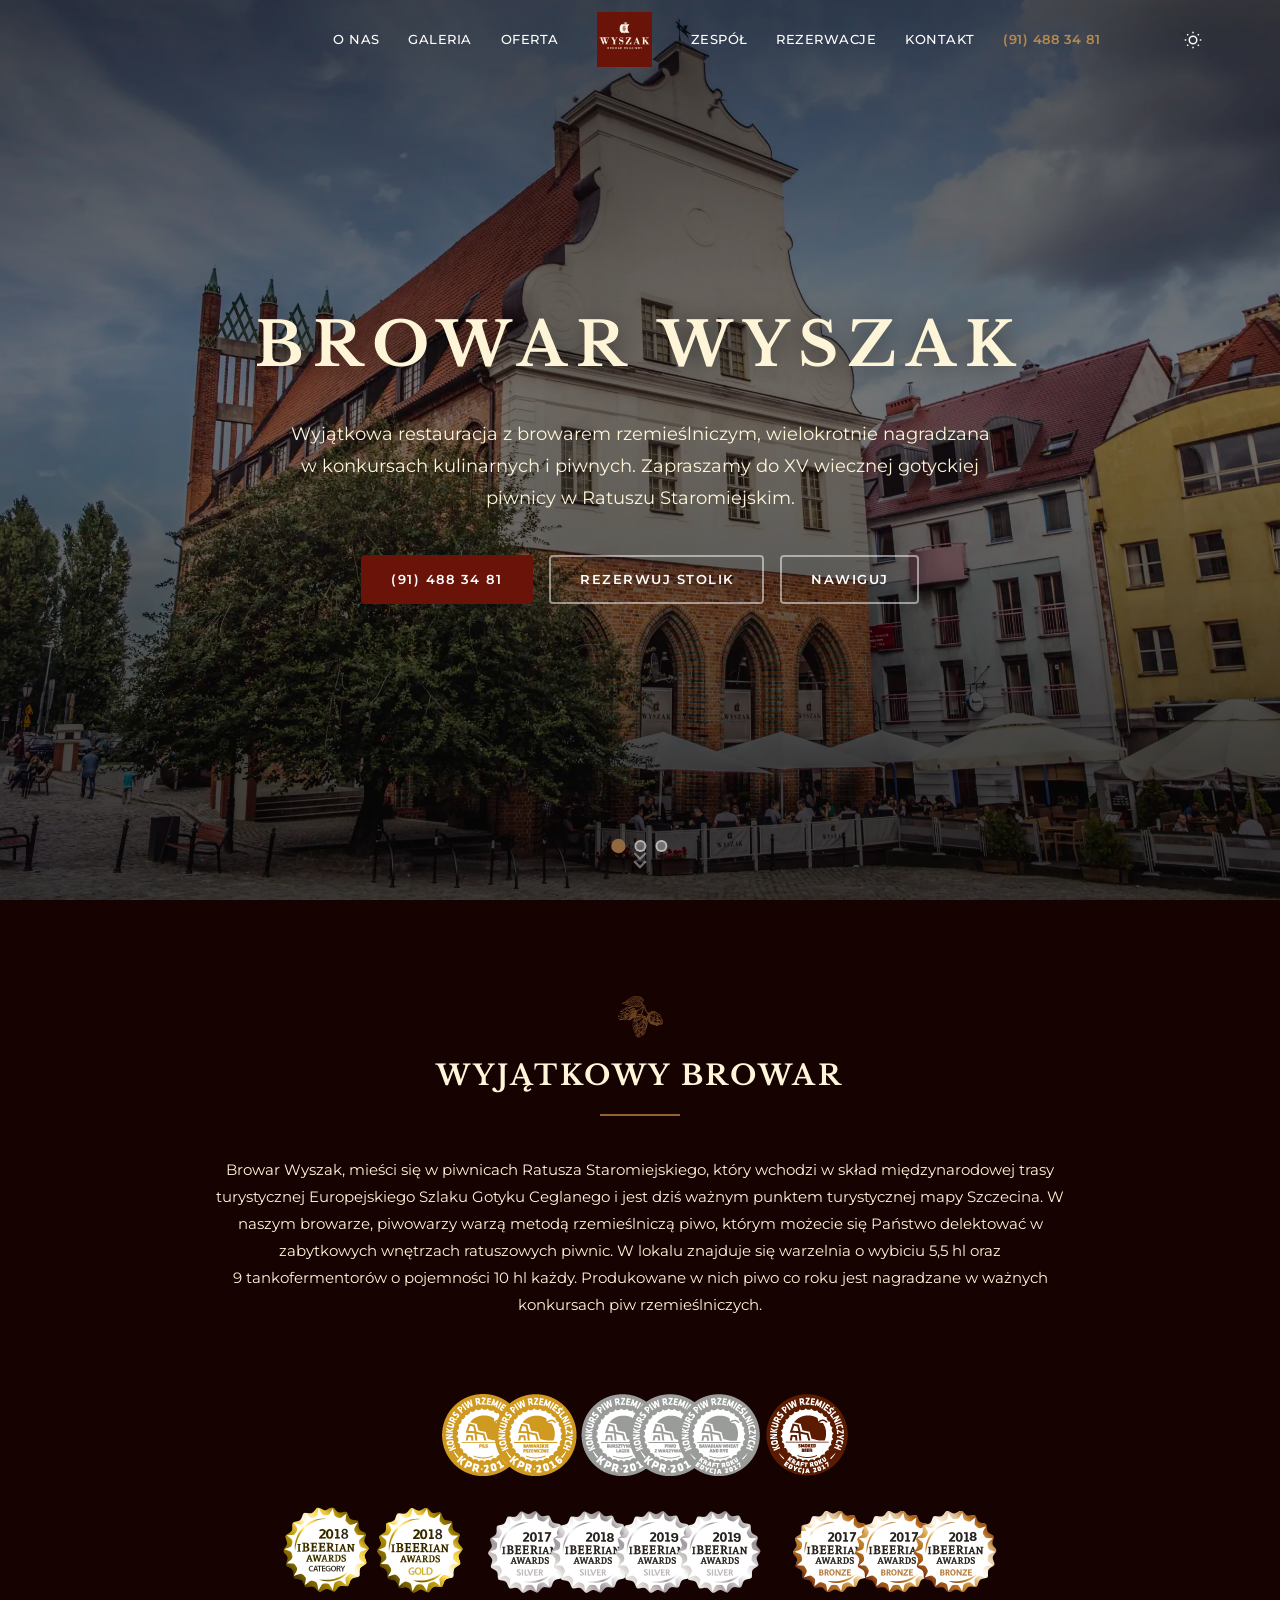
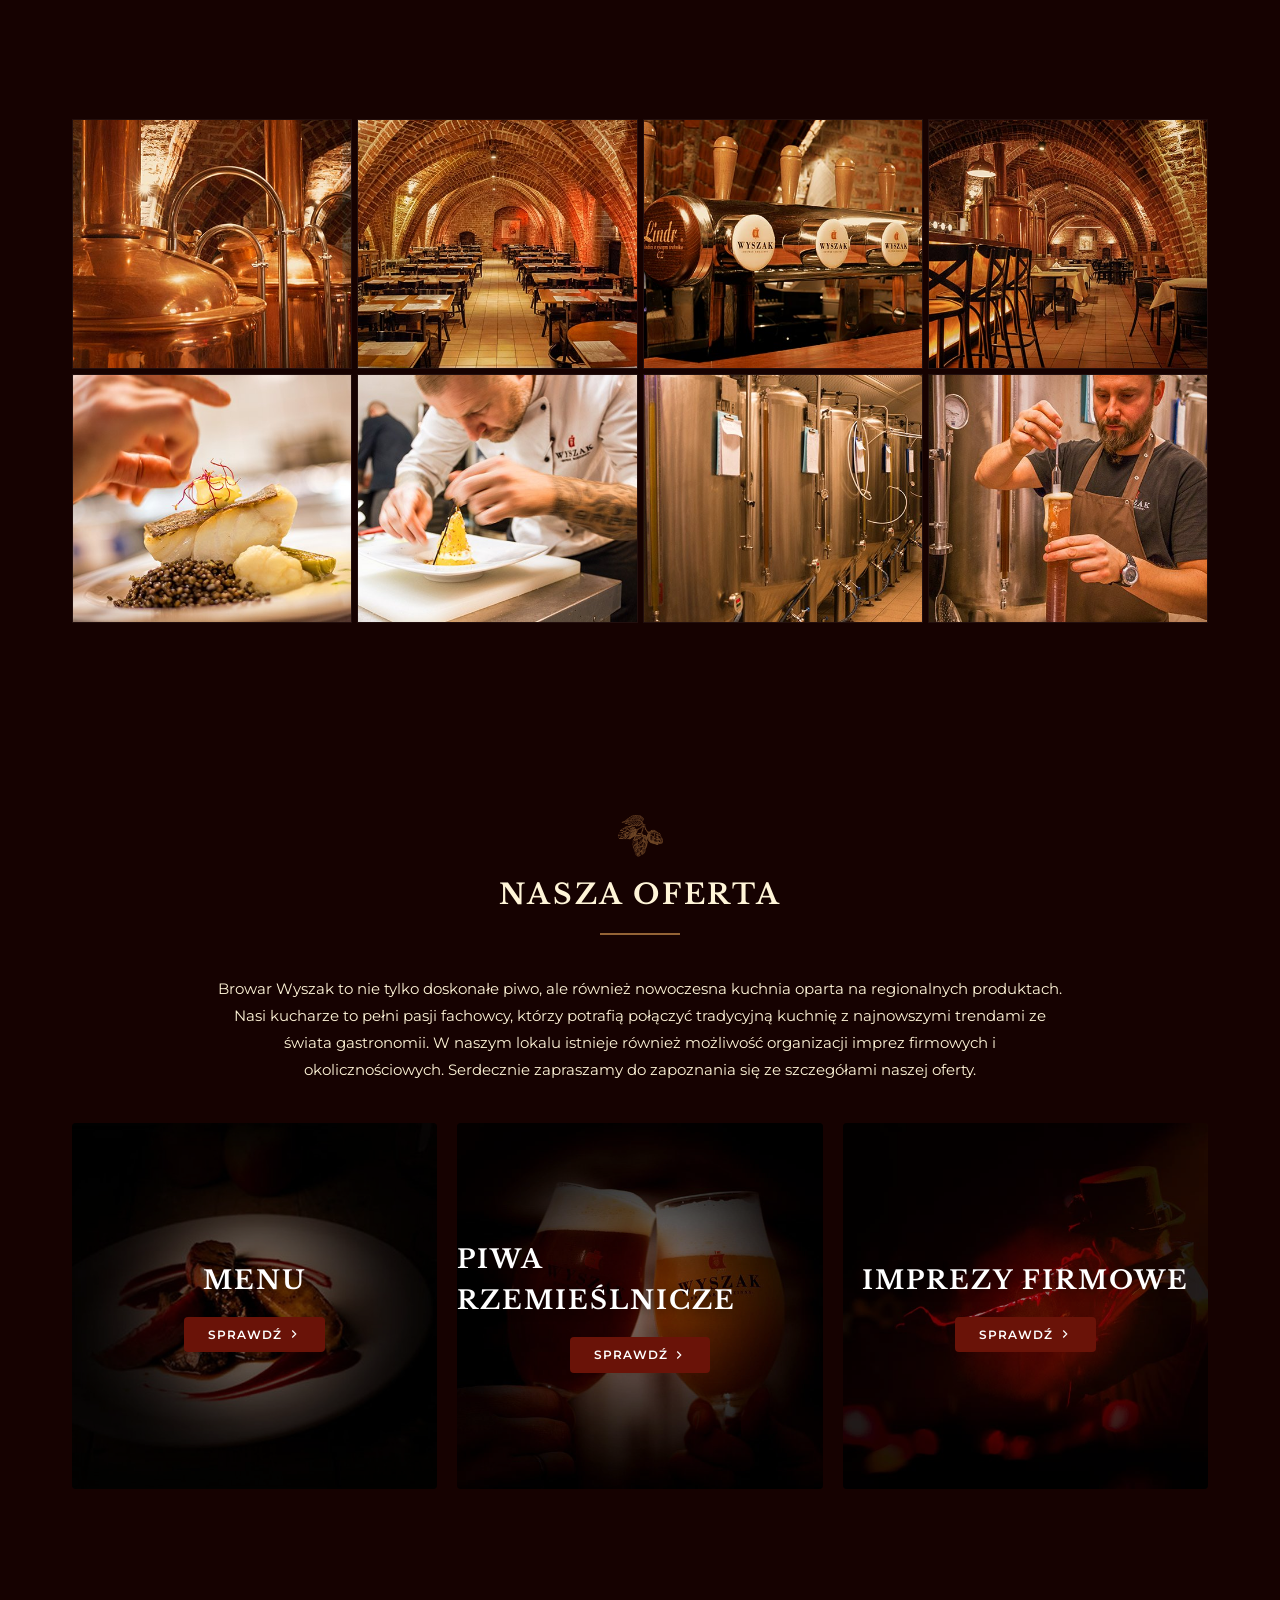
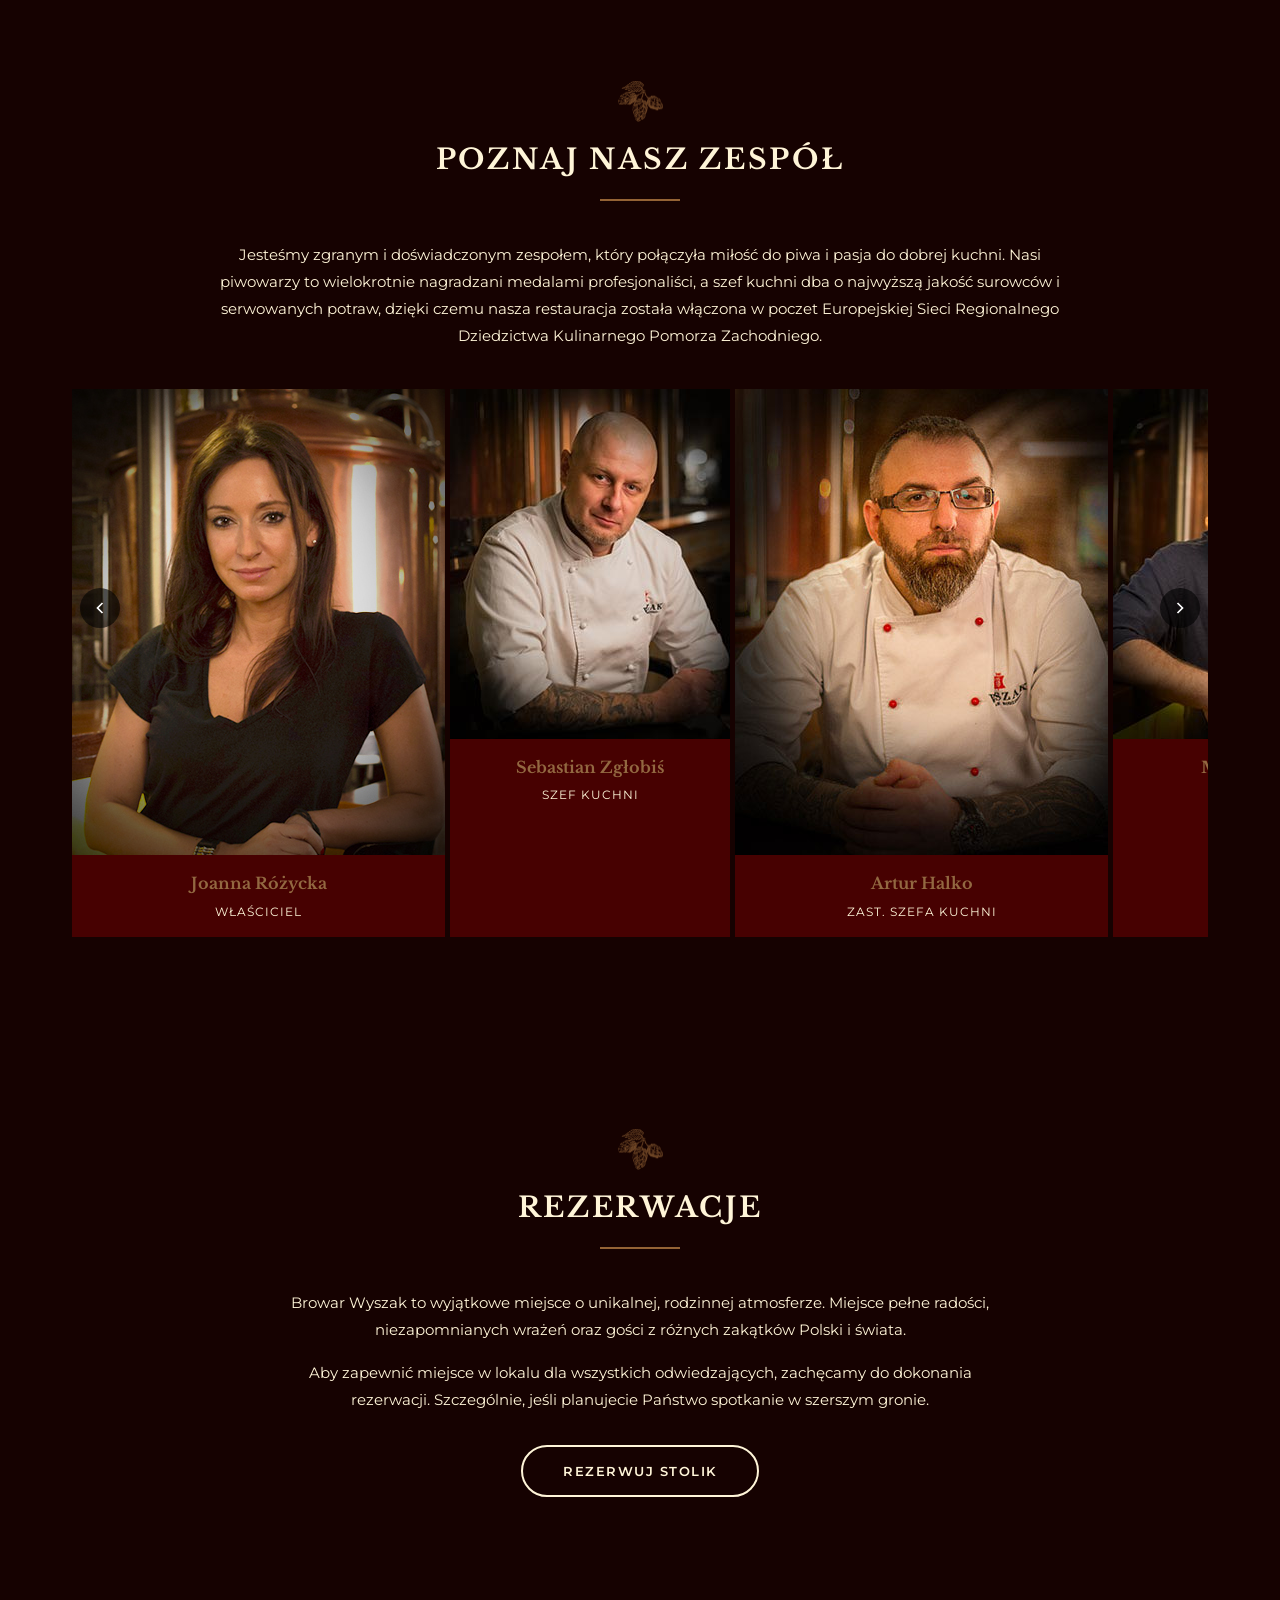
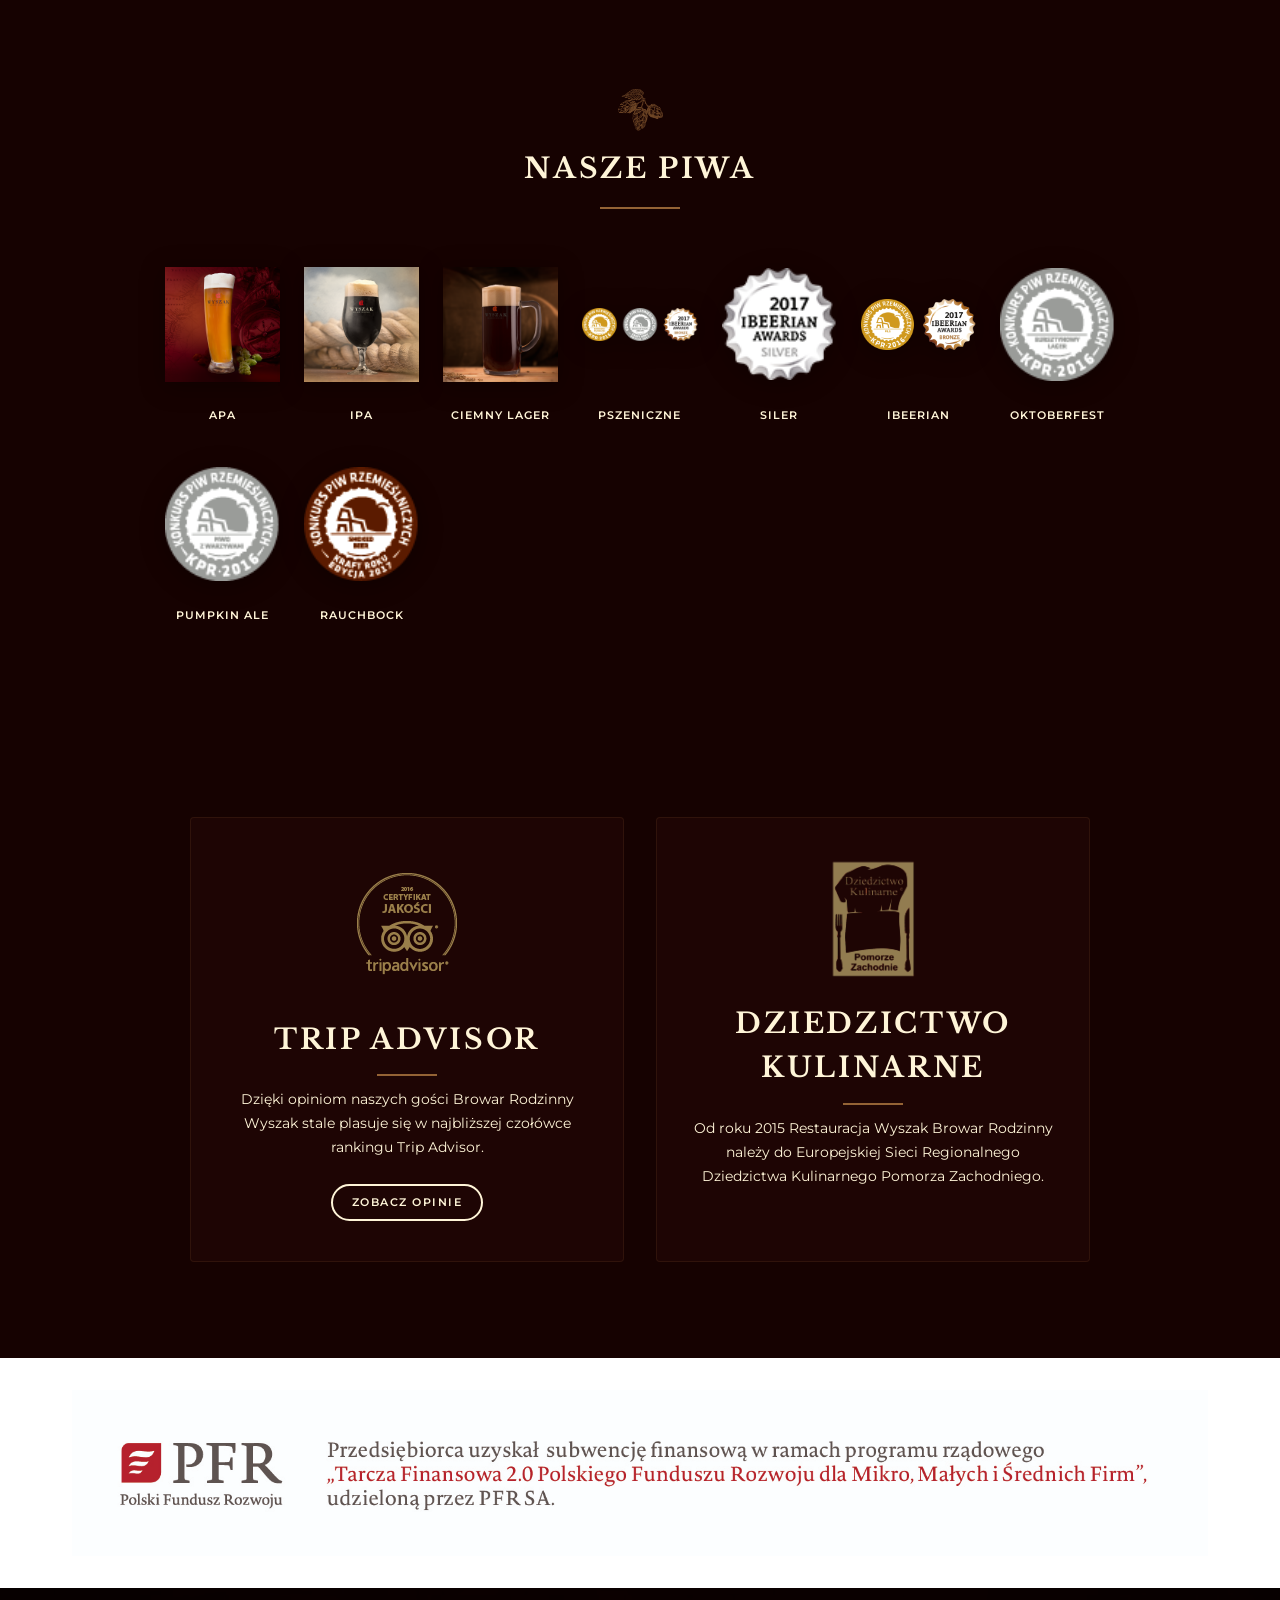
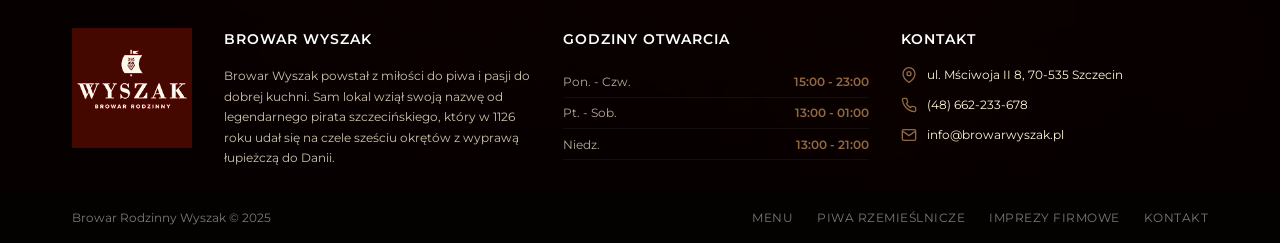
==== commit 1276e7ad: "Rebuild website matching original browarwyszak.pl content Complete rewrite based on analysis of the " ====
--- a/index.html
+++ b/index.html
@@ -1,61 +1,54 @@
 <!DOCTYPE html>
-<html lang="pl">
+<html lang="pl-PL">
 <head>
     <meta charset="UTF-8">
     <meta name="viewport" content="width=device-width, initial-scale=1.0">
-    <meta name="description" content="Browar Wyszak - Restauracja z browarem rzemieślniczym w XV-wiecznej piwniczce Ratusza w Szczecinie. Wyjątkowe piwa, doskonała kuchnia, niezapomniana atmosfera.">
-    <meta name="keywords" content="browar wyszak, piwo rzemieślnicze, szczecin, restauracja, browar, piwniczka, ratusz">
+    <meta name="description" content="Browar Wyszak – Wyjątkowe miejsce w gotyckiej piwnicy XV-wiecznego Ratusza w Szczecinie. Najlepsze piwo rzemieślnicze, pyszne jedzenie, niezapomniana atmosfera.">
+    <meta name="keywords" content="browar wyszak, piwo rzemieślnicze, szczecin, restauracja, browar, ratusz, piwnice, gotycka piwnica">
     <meta name="author" content="Browar Wyszak">
-    <meta property="og:title" content="Browar Wyszak - Restauracja & Browar Rzemieślniczy">
-    <meta property="og:description" content="Wyjątkowe miejsce w XV-wiecznej piwniczce Ratusza w Szczecinie">
+    <meta property="og:title" content="Browar Wyszak – Wyjątkowe miejsce w piwnicy XV-wiecznego ratusza">
+    <meta property="og:description" content="Wyjątkowa restauracja z browarem rzemieślniczym w gotyckiej piwnicy XV-wiecznego Ratusza w Szczecinie.">
     <meta property="og:image" content="assets/img/logo.png">
     <meta property="og:type" content="website">
-    <title>Browar Wyszak | Restauracja & Browar Rzemieślniczy w Szczecinie</title>
-    <link rel="icon" type="image/png" href="assets/img/hop.png">
+    <title>Browar Wyszak – Wyjątkowe miejsce w piwnicy XV-wiecznego ratusza</title>
+    <link rel="icon" type="image/png" href="assets/img/logo-footer.png">
     <link rel="preconnect" href="https://fonts.googleapis.com">
     <link rel="preconnect" href="https://fonts.gstatic.com" crossorigin>
-    <link href="https://fonts.googleapis.com/css2?family=Playfair+Display:ital,wght@0,400;0,600;0,700;0,800;1,400;1,600&family=Inter:wght@300;400;500;600;700&display=swap" rel="stylesheet">
+    <link href="https://fonts.googleapis.com/css2?family=Libre+Baskerville:ital,wght@0,400;0,700;1,400&family=Montserrat:ital,wght@0,100;0,200;0,300;0,400;0,500;0,600;0,700;0,800;0,900;1,400&display=swap" rel="stylesheet">
     <link rel="stylesheet" href="assets/css/style.css">
 </head>
 <body>
+
     <!-- Loader -->
     <div id="loader" class="loader" aria-hidden="true">
-        <img src="assets/img/loader.gif" alt="Ładowanie...">
+        <img src="assets/img/loader.gif" alt="" width="60" height="60">
     </div>
 
     <!-- Navigation -->
     <header id="navbar" class="navbar">
         <div class="nav-container">
-            <a href="#hero" class="nav-logo">
-                <img src="assets/img/logo.png" alt="Browar Wyszak Logo" width="140" height="auto">
-            </a>
-            <nav class="nav-menu" id="navMenu" role="navigation" aria-label="Menu główne">
+            <nav class="nav-left" aria-label="Menu lewe">
                 <ul class="nav-list">
                     <li><a href="#about" class="nav-link">O Nas</a></li>
                     <li><a href="#gallery" class="nav-link">Galeria</a></li>
                     <li><a href="#offer" class="nav-link">Oferta</a></li>
+                </ul>
+            </nav>
+            <a href="#hero" class="nav-logo">
+                <img src="assets/img/logo.png" alt="Browar Wyszak" width="160" height="auto">
+            </a>
+            <nav class="nav-right" aria-label="Menu prawe">
+                <ul class="nav-list">
                     <li><a href="#team" class="nav-link">Zespół</a></li>
                     <li><a href="#reservations" class="nav-link">Rezerwacje</a></li>
-                    <li><a href="#achievements" class="nav-link">Osiągnięcia</a></li>
                     <li><a href="#contact" class="nav-link">Kontakt</a></li>
+                    <li><a href="tel:+48914883481" class="nav-link nav-phone">(91) 488 34 81</a></li>
                 </ul>
             </nav>
             <div class="nav-actions">
-                <button id="darkModeToggle" class="dark-mode-btn" aria-label="Przełącz tryb ciemny" title="Tryb ciemny">
-                    <svg class="icon-sun" width="20" height="20" viewBox="0 0 24 24" fill="none" stroke="currentColor" stroke-width="2">
-                        <circle cx="12" cy="12" r="5"></circle>
-                        <line x1="12" y1="1" x2="12" y2="3"></line>
-                        <line x1="12" y1="21" x2="12" y2="23"></line>
-                        <line x1="4.22" y1="4.22" x2="5.64" y2="5.64"></line>
-                        <line x1="18.36" y1="18.36" x2="19.78" y2="19.78"></line>
-                        <line x1="1" y1="12" x2="3" y2="12"></line>
-                        <line x1="21" y1="12" x2="23" y2="12"></line>
-                        <line x1="4.22" y1="19.78" x2="5.64" y2="18.36"></line>
-                        <line x1="18.36" y1="5.64" x2="19.78" y2="4.22"></line>
-                    </svg>
-                    <svg class="icon-moon" width="20" height="20" viewBox="0 0 24 24" fill="none" stroke="currentColor" stroke-width="2">
-                        <path d="M21 12.79A9 9 0 1 1 11.21 3 7 7 0 0 0 21 12.79z"></path>
-                    </svg>
+                <button id="darkModeToggle" class="dark-mode-btn" aria-label="Przełącz tryb jasny/ciemny" title="Zmień motyw">
+                    <svg class="icon-sun" width="18" height="18" viewBox="0 0 24 24" fill="none" stroke="currentColor" stroke-width="2"><circle cx="12" cy="12" r="5"/><line x1="12" y1="1" x2="12" y2="3"/><line x1="12" y1="21" x2="12" y2="23"/><line x1="4.22" y1="4.22" x2="5.64" y2="5.64"/><line x1="18.36" y1="18.36" x2="19.78" y2="19.78"/><line x1="1" y1="12" x2="3" y2="12"/><line x1="21" y1="12" x2="23" y2="12"/><line x1="4.22" y1="19.78" x2="5.64" y2="18.36"/><line x1="18.36" y1="5.64" x2="19.78" y2="4.22"/></svg>
+                    <svg class="icon-moon" width="18" height="18" viewBox="0 0 24 24" fill="none" stroke="currentColor" stroke-width="2"><path d="M21 12.79A9 9 0 1 1 11.21 3 7 7 0 0 0 21 12.79z"/></svg>
                 </button>
                 <button class="nav-toggle" id="navToggle" aria-label="Otwórz menu" aria-expanded="false">
                     <span class="hamburger-line"></span>
@@ -64,503 +57,383 @@
                 </button>
             </div>
         </div>
+        <!-- Mobile menu -->
+        <div class="mobile-menu" id="mobileMenu">
+            <ul class="mobile-nav-list">
+                <li><a href="#about" class="mobile-nav-link">O Nas</a></li>
+                <li><a href="#gallery" class="mobile-nav-link">Galeria</a></li>
+                <li><a href="#offer" class="mobile-nav-link">Oferta</a></li>
+                <li><a href="#team" class="mobile-nav-link">Zespół</a></li>
+                <li><a href="#reservations" class="mobile-nav-link">Rezerwacje</a></li>
+                <li><a href="#contact" class="mobile-nav-link">Kontakt</a></li>
+                <li><a href="tel:+48914883481" class="mobile-nav-link mobile-phone">(91) 488 34 81</a></li>
+            </ul>
+        </div>
     </header>
 
-    <!-- Hero Section -->
-    <section id="hero" class="hero">
+    <!-- ========== HERO SLIDER ========== -->
+    <section id="hero" class="hero-slider">
+        <div class="slider" id="heroSlider">
+            <div class="slide active" style="background-image: url('assets/img/building.webp')"></div>
+            <div class="slide" style="background-image: url('assets/img/tanks.webp')"></div>
+            <div class="slide" style="background-image: url('assets/img/interior.webp')"></div>
+        </div>
         <div class="hero-overlay"></div>
-        <div class="hero-content fade-in">
-            <img src="assets/img/logo.png" alt="Browar Wyszak" class="hero-logo" width="280" height="auto">
-            <h1 class="hero-title">Wyjątkowe miejsce<br>w XV-wiecznej piwniczce</h1>
-            <p class="hero-subtitle">Restauracja z browarem rzemieślniczym w sercu Szczecina</p>
-            <div class="hero-cta">
-                <a href="#reservations" class="btn btn-primary">Rezerwuj stolik</a>
-                <a href="#contact" class="btn btn-outline">Kontakt</a>
-                <a href="https://maps.google.com/?q=ul.+Mściwoja+II+8,+70-535+Szczecin" target="_blank" rel="noopener noreferrer" class="btn btn-outline">
-                    <svg width="16" height="16" viewBox="0 0 24 24" fill="none" stroke="currentColor" stroke-width="2" style="margin-right:6px;vertical-align:middle">
-                        <path d="M21 10c0 7-9 13-9 13s-9-6-9-13a9 9 0 0 1 18 0z"></path>
-                        <circle cx="12" cy="10" r="3"></circle>
-                    </svg>
-                    Nawiguj
-                </a>
-            </div>
-        </div>
-        <div class="hero-scroll-hint" aria-hidden="true">
-            <svg width="24" height="24" viewBox="0 0 24 24" fill="none" stroke="currentColor" stroke-width="2">
-                <path d="M7 13l5 5 5-5M7 6l5 5 5-5"/>
-            </svg>
-        </div>
-    </section>
-
-    <!-- About Section -->
-    <section id="about" class="section about">
+        <div class="hero-content">
+            <h1 class="hero-title fade-in">BROWAR WYSZAK</h1>
+            <p class="hero-desc fade-in">Wyjątkowa restauracja z browarem rzemieślniczym, wielokrotnie nagradzana w konkursach kulinarnych i piwnych. Zapraszamy do XV wiecznej gotyckiej piwnicy w&nbsp;Ratuszu Staromiejskim.</p>
+            <div class="hero-buttons fade-in">
+                <a href="tel:+48914883481" class="btn btn-red">(91) 488 34 81</a>
+                <a href="#reservations" class="btn btn-outline-light">Rezerwuj stolik</a>
+                <a href="https://www.google.pl/maps/place/Wyszak+Browar+Rodzinny/@53.4243968,14.5579738,17z/" target="_blank" rel="noopener noreferrer" class="btn btn-outline-light">Nawiguj</a>
+            </div>
+        </div>
+        <div class="slider-dots" id="sliderDots">
+            <button class="slider-dot active" data-slide="0" aria-label="Slajd 1"></button>
+            <button class="slider-dot" data-slide="1" aria-label="Slajd 2"></button>
+            <button class="slider-dot" data-slide="2" aria-label="Slajd 3"></button>
+        </div>
+        <div class="hero-scroll" aria-hidden="true">
+            <svg width="28" height="28" viewBox="0 0 24 24" fill="none" stroke="currentColor" stroke-width="2"><path d="M7 13l5 5 5-5M7 6l5 5 5-5"/></svg>
+        </div>
+    </section>
+
+    <!-- ========== WYJĄTKOWY BROWAR ========== -->
+    <section id="about" class="section section-about">
         <div class="container">
             <div class="section-header fade-in">
-                <span class="section-tag">Nasza Historia</span>
-                <h2 class="section-title">O Browarze Wyszak</h2>
-                <div class="section-divider">
-                    <img src="assets/img/hop.png" alt="" class="divider-icon" width="32" height="32">
-                </div>
-            </div>
-            <div class="about-grid">
-                <div class="about-text fade-in">
-                    <p class="about-lead">
-                        <strong>Browar Rodzinny Wyszak</strong> to wyjątkowe miejsce na kulinarnej mapie Szczecina.
-                        Mieścimy się w zabytkowych, XV-wiecznych piwnicach Ratusza Staromiejskiego
-                        — jednego z najważniejszych zabytków miasta.
-                    </p>
-                    <p>
-                        Nasza historia sięga tradycji warzenia piwa, które w Szczecinie ma korzenie
-                        datowane na okres średniowiecza. W murach, które pamiętają wieki, tworzymy
-                        piwa rzemieślnicze według autorskich receptur, łącząc dawne techniki
-                        z nowoczesnym podejściem do piwowarstwa.
-                    </p>
-                    <p>
-                        Restauracja serwuje dania kuchni polskiej i europejskiej, doskonale dobrane
-                        do naszych piw. Każde piwo warzone jest na miejscu, w widocznej zza szkła warzelni,
-                        co czyni wizytę u nas prawdziwym doświadczeniem.
-                    </p>
-                    <div class="about-features">
-                        <div class="about-feature">
-                            <svg width="24" height="24" viewBox="0 0 24 24" fill="none" stroke="currentColor" stroke-width="2"><path d="M3 9l9-7 9 7v11a2 2 0 0 1-2 2H5a2 2 0 0 1-2-2z"/><polyline points="9 22 9 12 15 12 15 22"/></svg>
-                            <span>XV-wieczne piwnice Ratusza</span>
-                        </div>
-                        <div class="about-feature">
-                            <svg width="24" height="24" viewBox="0 0 24 24" fill="none" stroke="currentColor" stroke-width="2"><circle cx="12" cy="12" r="10"/><path d="M8 14s1.5 2 4 2 4-2 4-2"/><line x1="9" y1="9" x2="9.01" y2="9"/><line x1="15" y1="9" x2="15.01" y2="9"/></svg>
-                            <span>Piwo warzone na miejscu</span>
-                        </div>
-                        <div class="about-feature">
-                            <svg width="24" height="24" viewBox="0 0 24 24" fill="none" stroke="currentColor" stroke-width="2"><path d="M17 21v-2a4 4 0 0 0-4-4H5a4 4 0 0 0-4 4v2"/><circle cx="9" cy="7" r="4"/><path d="M23 21v-2a4 4 0 0 0-3-3.87"/><path d="M16 3.13a4 4 0 0 1 0 7.75"/></svg>
-                            <span>Imprezy i wydarzenia</span>
-                        </div>
-                    </div>
-                </div>
-                <div class="about-images fade-in">
-                    <div class="about-img-main">
-                        <img src="assets/img/about-bg.jpg" alt="Wnętrze Browaru Wyszak" loading="lazy" width="600" height="400">
-                    </div>
-                    <div class="about-img-secondary">
-                        <img src="assets/img/building.webp" alt="Budynek Browaru Wyszak" loading="lazy" width="280" height="200">
-                        <img src="assets/img/tanks.webp" alt="Tanki browarnicze" loading="lazy" width="280" height="200">
-                    </div>
-                </div>
-            </div>
-        </div>
-    </section>
-
-    <!-- Gallery Section -->
-    <section id="gallery" class="section gallery">
-        <div class="container">
-            <div class="section-header fade-in">
-                <span class="section-tag">Wnętrza</span>
-                <h2 class="section-title">Galeria</h2>
-                <div class="section-divider">
-                    <img src="assets/img/hop.png" alt="" class="divider-icon" width="32" height="32">
-                </div>
-                <p class="section-desc">Odkryj atmosferę XV-wiecznych piwnic Ratusza Staromiejskiego</p>
-            </div>
-        </div>
-        <div class="gallery-carousel fade-in">
-            <div class="carousel-track" id="carouselTrack">
-                <div class="carousel-slide">
-                    <img src="assets/img/gallery/gallery-1.jpg" alt="Wnętrze browaru - sala główna" loading="lazy">
-                </div>
-                <div class="carousel-slide">
-                    <img src="assets/img/gallery/gallery-2.jpg" alt="Wnętrze browaru - piwniczka" loading="lazy">
-                </div>
-                <div class="carousel-slide">
-                    <img src="assets/img/gallery/gallery-3.jpg" alt="Wnętrze browaru - bar" loading="lazy">
-                </div>
-                <div class="carousel-slide">
-                    <img src="assets/img/gallery/gallery-4.jpg" alt="Wnętrze browaru - warzelnia" loading="lazy">
-                </div>
-                <div class="carousel-slide">
-                    <img src="assets/img/gallery/gallery-5.jpg" alt="Wnętrze browaru - detale" loading="lazy">
-                </div>
-                <div class="carousel-slide">
-                    <img src="assets/img/gallery/gallery-6.jpg" alt="Wnętrze browaru - ceglane ściany" loading="lazy">
-                </div>
-                <div class="carousel-slide">
-                    <img src="assets/img/gallery/gallery-7.jpg" alt="Wnętrze browaru - sklepienie" loading="lazy">
-                </div>
-                <div class="carousel-slide">
-                    <img src="assets/img/gallery/gallery-8.jpg" alt="Wnętrze browaru - sala bankietowa" loading="lazy">
-                </div>
-                <div class="carousel-slide">
-                    <img src="assets/img/gallery/gallery-9.jpg" alt="Najlepsze piwo rzemieślnicze w Polsce" loading="lazy">
-                </div>
-                <div class="carousel-slide">
-                    <img src="assets/img/gallery/gallery-10.jpg" alt="Wnętrze browaru" loading="lazy">
-                </div>
-            </div>
-            <button class="carousel-btn carousel-btn-prev" id="carouselPrev" aria-label="Poprzednie zdjęcie">
-                <svg width="24" height="24" viewBox="0 0 24 24" fill="none" stroke="currentColor" stroke-width="2"><polyline points="15 18 9 12 15 6"/></svg>
-            </button>
-            <button class="carousel-btn carousel-btn-next" id="carouselNext" aria-label="Następne zdjęcie">
-                <svg width="24" height="24" viewBox="0 0 24 24" fill="none" stroke="currentColor" stroke-width="2"><polyline points="9 18 15 12 9 6"/></svg>
-            </button>
-            <div class="carousel-dots" id="carouselDots"></div>
-        </div>
-
-        <!-- Fullscreen Lightbox -->
+                <img src="assets/img/hop.png" alt="" class="section-icon" width="45" height="42">
+                <h2 class="section-title">Wyjątkowy Browar</h2>
+                <div class="section-separator"></div>
+            </div>
+            <div class="about-content fade-in">
+                <p>Browar Wyszak, mieści się w piwnicach Ratusza Staromiejskiego, który wchodzi w skład międzynarodowej trasy turystycznej Europejskiego Szlaku Gotyku Ceglanego i jest dziś ważnym punktem turystycznej mapy Szczecina. W naszym browarze, piwowarzy warzą metodą rzemieślniczą piwo, którym możecie się Państwo delektować w zabytkowych wnętrzach ratuszowych piwnic. W&nbsp;lokalu znajduje się warzelnia o wybiciu 5,5&nbsp;hl oraz 9&nbsp;tankofermentorów o&nbsp;pojemności 10&nbsp;hl każdy. Produkowane w nich piwo co roku jest nagradzane w ważnych konkursach piw rzemieślniczych.</p>
+            </div>
+            <div class="about-awards fade-in">
+                <img src="assets/img/awards.png" alt="Nagrody Browaru Wyszak" loading="lazy" width="766" height="265">
+            </div>
+        </div>
+    </section>
+
+    <!-- ========== GALERIA ========== -->
+    <section id="gallery" class="section section-gallery">
+        <div class="container">
+            <div class="gallery-grid fade-in">
+                <div class="gallery-item" data-caption="Układ stołów w nawie głównej">
+                    <img src="assets/img/gallery/gallery-3.jpg" alt="B.R. Wyszak – układ stołów w nawie głównej" loading="lazy">
+                    <div class="gallery-overlay">
+                        <svg width="32" height="32" viewBox="0 0 24 24" fill="none" stroke="currentColor" stroke-width="2"><circle cx="11" cy="11" r="8"/><line x1="21" y1="21" x2="16.65" y2="16.65"/><line x1="11" y1="8" x2="11" y2="14"/><line x1="8" y1="11" x2="14" y2="11"/></svg>
+                    </div>
+                </div>
+                <div class="gallery-item" data-caption="Krany na barze">
+                    <img src="assets/img/gallery/gallery-4.jpg" alt="B.R. Wyszak – krany na barze" loading="lazy">
+                    <div class="gallery-overlay">
+                        <svg width="32" height="32" viewBox="0 0 24 24" fill="none" stroke="currentColor" stroke-width="2"><circle cx="11" cy="11" r="8"/><line x1="21" y1="21" x2="16.65" y2="16.65"/><line x1="11" y1="8" x2="11" y2="14"/><line x1="8" y1="11" x2="14" y2="11"/></svg>
+                    </div>
+                </div>
+                <div class="gallery-item" data-caption="Widok na kadzie od strony sali">
+                    <img src="assets/img/gallery/gallery-2.jpg" alt="B.R. Wyszak – widok na kadzie od strony sali" loading="lazy">
+                    <div class="gallery-overlay">
+                        <svg width="32" height="32" viewBox="0 0 24 24" fill="none" stroke="currentColor" stroke-width="2"><circle cx="11" cy="11" r="8"/><line x1="21" y1="21" x2="16.65" y2="16.65"/><line x1="11" y1="8" x2="11" y2="14"/><line x1="8" y1="11" x2="14" y2="11"/></svg>
+                    </div>
+                </div>
+                <div class="gallery-item" data-caption="Widok na kadzie – zbliżenie">
+                    <img src="assets/img/gallery/gallery-1.jpg" alt="B.R. Wyszak – widok na kadzie zbliżenie" loading="lazy">
+                    <div class="gallery-overlay">
+                        <svg width="32" height="32" viewBox="0 0 24 24" fill="none" stroke="currentColor" stroke-width="2"><circle cx="11" cy="11" r="8"/><line x1="21" y1="21" x2="16.65" y2="16.65"/><line x1="11" y1="8" x2="11" y2="14"/><line x1="8" y1="11" x2="14" y2="11"/></svg>
+                    </div>
+                </div>
+                <div class="gallery-item" data-caption="Widok na kadzie od frontu">
+                    <img src="assets/img/gallery/gallery-5.jpg" alt="B.R. Wyszak – widok na kadzie od frontu" loading="lazy">
+                    <div class="gallery-overlay">
+                        <svg width="32" height="32" viewBox="0 0 24 24" fill="none" stroke="currentColor" stroke-width="2"><circle cx="11" cy="11" r="8"/><line x1="21" y1="21" x2="16.65" y2="16.65"/><line x1="11" y1="8" x2="11" y2="14"/><line x1="8" y1="11" x2="14" y2="11"/></svg>
+                    </div>
+                </div>
+                <div class="gallery-item" data-caption="Widok na kadzie od strony baru">
+                    <img src="assets/img/gallery/gallery-6.jpg" alt="B.R. Wyszak – widok na kadzie od strony baru" loading="lazy">
+                    <div class="gallery-overlay">
+                        <svg width="32" height="32" viewBox="0 0 24 24" fill="none" stroke="currentColor" stroke-width="2"><circle cx="11" cy="11" r="8"/><line x1="21" y1="21" x2="16.65" y2="16.65"/><line x1="11" y1="8" x2="11" y2="14"/><line x1="8" y1="11" x2="14" y2="11"/></svg>
+                    </div>
+                </div>
+                <div class="gallery-item" data-caption="Widok wnętrza – krany na barze">
+                    <img src="assets/img/gallery/gallery-7.jpg" alt="B.R. Wyszak – widok wnętrza, krany na barze" loading="lazy">
+                    <div class="gallery-overlay">
+                        <svg width="32" height="32" viewBox="0 0 24 24" fill="none" stroke="currentColor" stroke-width="2"><circle cx="11" cy="11" r="8"/><line x1="21" y1="21" x2="16.65" y2="16.65"/><line x1="11" y1="8" x2="11" y2="14"/><line x1="8" y1="11" x2="14" y2="11"/></svg>
+                    </div>
+                </div>
+                <div class="gallery-item" data-caption="Sala bankietowa">
+                    <img src="assets/img/gallery/gallery-8.jpg" alt="B.R. Wyszak – sala bankietowa" loading="lazy">
+                    <div class="gallery-overlay">
+                        <svg width="32" height="32" viewBox="0 0 24 24" fill="none" stroke="currentColor" stroke-width="2"><circle cx="11" cy="11" r="8"/><line x1="21" y1="21" x2="16.65" y2="16.65"/><line x1="11" y1="8" x2="11" y2="14"/><line x1="8" y1="11" x2="14" y2="11"/></svg>
+                    </div>
+                </div>
+            </div>
+        </div>
+        <!-- Lightbox -->
         <div class="lightbox" id="lightbox" role="dialog" aria-modal="true" aria-label="Powiększone zdjęcie">
             <button class="lightbox-close" id="lightboxClose" aria-label="Zamknij">&times;</button>
-            <button class="lightbox-prev" id="lightboxPrev" aria-label="Poprzednie">
-                <svg width="32" height="32" viewBox="0 0 24 24" fill="none" stroke="currentColor" stroke-width="2"><polyline points="15 18 9 12 15 6"/></svg>
+            <button class="lightbox-nav lightbox-prev" id="lightboxPrev" aria-label="Poprzednie">
+                <svg width="28" height="28" viewBox="0 0 24 24" fill="none" stroke="currentColor" stroke-width="2"><polyline points="15 18 9 12 15 6"/></svg>
             </button>
-            <img class="lightbox-img" id="lightboxImg" src="" alt="Powiększone zdjęcie galerii">
-            <button class="lightbox-next" id="lightboxNext" aria-label="Następne">
-                <svg width="32" height="32" viewBox="0 0 24 24" fill="none" stroke="currentColor" stroke-width="2"><polyline points="9 18 15 12 9 6"/></svg>
+            <div class="lightbox-content">
+                <img class="lightbox-img" id="lightboxImg" src="" alt="">
+                <p class="lightbox-caption" id="lightboxCaption"></p>
+            </div>
+            <button class="lightbox-nav lightbox-next" id="lightboxNext" aria-label="Następne">
+                <svg width="28" height="28" viewBox="0 0 24 24" fill="none" stroke="currentColor" stroke-width="2"><polyline points="9 18 15 12 9 6"/></svg>
             </button>
         </div>
     </section>
 
-    <!-- Menu & Offer Section -->
-    <section id="offer" class="section offer">
+    <!-- ========== NASZA OFERTA ========== -->
+    <section id="offer" class="section section-offer">
         <div class="container">
             <div class="section-header fade-in">
-                <span class="section-tag">Nasza Oferta</span>
-                <h2 class="section-title">Menu & Oferta</h2>
-                <div class="section-divider">
-                    <img src="assets/img/hop.png" alt="" class="divider-icon" width="32" height="32">
-                </div>
+                <img src="assets/img/hop.png" alt="" class="section-icon" width="45" height="42">
+                <h2 class="section-title">Nasza Oferta</h2>
+                <div class="section-separator"></div>
+            </div>
+            <div class="offer-text fade-in">
+                <p>Browar Wyszak to nie tylko doskonałe piwo, ale również nowoczesna kuchnia oparta na regionalnych produktach. Nasi kucharze to pełni pasji fachowcy, którzy potrafią połączyć tradycyjną kuchnię z najnowszymi trendami ze świata gastronomii. W naszym lokalu istnieje również możliwość organizacji imprez firmowych i okolicznościowych. Serdecznie zapraszamy do zapoznania się ze szczegółami naszej oferty.</p>
             </div>
             <div class="offer-grid fade-in">
-                <!-- Menu Card -->
-                <div class="offer-card">
-                    <div class="offer-card-icon">
-                        <svg width="48" height="48" viewBox="0 0 24 24" fill="none" stroke="currentColor" stroke-width="1.5">
-                            <path d="M3 2l2 18c0 1.1.9 2 2 2h14c1.1 0 2-.9 2-2V4c0-1.1-.9-2-2-2H3z"/>
-                            <path d="M12 2v8l-2-2-2 2V2"/>
-                        </svg>
-                    </div>
-                    <h3 class="offer-card-title">Menu</h3>
-                    <p class="offer-card-desc">
-                        Autorska kuchnia polska i europejska. Dania przygotowywane z lokalnych,
-                        sezonowych składników — idealnie dobrane do naszych piw rzemieślniczych.
-                    </p>
-                    <div class="offer-card-img">
-                        <img src="assets/img/gallery/menu-highlight.jpg" alt="Menu Browaru Wyszak" loading="lazy">
-                    </div>
-                    <a href="#reservations" class="btn btn-small">Sprawdź menu</a>
-                </div>
-
-                <!-- Beer Card -->
-                <div class="offer-card offer-card-featured">
-                    <div class="offer-card-icon">
-                        <svg width="48" height="48" viewBox="0 0 24 24" fill="none" stroke="currentColor" stroke-width="1.5">
-                            <path d="M17 8h1a4 4 0 1 1 0 8h-1"/>
-                            <path d="M3 8h14v9a4 4 0 0 1-4 4H7a4 4 0 0 1-4-4V8z"/>
-                            <line x1="6" y1="2" x2="6" y2="4"/>
-                            <line x1="10" y1="2" x2="10" y2="4"/>
-                            <line x1="14" y1="2" x2="14" y2="4"/>
-                        </svg>
-                    </div>
-                    <h3 class="offer-card-title">Piwa Rzemieślnicze</h3>
-                    <p class="offer-card-desc">
-                        Warzone na miejscu, w widocznej zza szkła warzelni. Od klasycznych lagerów
-                        po odważne piwa sezonowe — każdy kufel to unikalne doświadczenie.
-                    </p>
-                    <div class="beer-showcase">
-                        <img src="assets/img/beer/apa.png" alt="APA" loading="lazy" class="beer-bottle">
-                        <img src="assets/img/beer/ipa.png" alt="IPA" loading="lazy" class="beer-bottle">
-                        <img src="assets/img/beer/ciemny-lager.png" alt="Ciemny Lager" loading="lazy" class="beer-bottle">
-                        <img src="assets/img/beer/pszenica.png" alt="Pszenica" loading="lazy" class="beer-bottle">
-                    </div>
-                    <a href="#achievements" class="btn btn-primary btn-small">Nasze piwa</a>
-                </div>
-
-                <!-- Events Card -->
-                <div class="offer-card">
-                    <div class="offer-card-icon">
-                        <svg width="48" height="48" viewBox="0 0 24 24" fill="none" stroke="currentColor" stroke-width="1.5">
-                            <path d="M17 21v-2a4 4 0 0 0-4-4H5a4 4 0 0 0-4 4v2"/>
-                            <circle cx="9" cy="7" r="4"/>
-                            <path d="M23 21v-2a4 4 0 0 0-3-3.87"/>
-                            <path d="M16 3.13a4 4 0 0 1 0 7.75"/>
-                        </svg>
-                    </div>
-                    <h3 class="offer-card-title">Imprezy Firmowe</h3>
-                    <p class="offer-card-desc">
-                        Organizujemy bankiety, imprezy firmowe i wydarzenia okolicznościowe.
-                        XV-wieczne wnętrza zapewnią niezapomnianą atmosferę każdej uroczystości.
-                    </p>
-                    <div class="offer-card-img">
-                        <img src="assets/img/gallery/events.jpg" alt="Imprezy i wydarzenia" loading="lazy">
-                    </div>
-                    <a href="#contact" class="btn btn-small">Zapytaj o ofertę</a>
-                </div>
-            </div>
-        </div>
-    </section>
-
-    <!-- Team Section -->
-    <section id="team" class="section team">
+                <a href="#contact" class="offer-box" style="background-image: url('assets/img/gallery/menu-highlight.jpg')">
+                    <div class="offer-box-overlay"></div>
+                    <div class="offer-box-content">
+                        <h3>Menu</h3>
+                        <span class="offer-box-btn">Sprawdź <svg width="14" height="14" viewBox="0 0 24 24" fill="none" stroke="currentColor" stroke-width="2"><polyline points="9 18 15 12 9 6"/></svg></span>
+                    </div>
+                </a>
+                <a href="#beers" class="offer-box" style="background-image: url('assets/img/about-bg.jpg')">
+                    <div class="offer-box-overlay"></div>
+                    <div class="offer-box-content">
+                        <h3>Piwa Rzemieślnicze</h3>
+                        <span class="offer-box-btn">Sprawdź <svg width="14" height="14" viewBox="0 0 24 24" fill="none" stroke="currentColor" stroke-width="2"><polyline points="9 18 15 12 9 6"/></svg></span>
+                    </div>
+                </a>
+                <a href="#contact" class="offer-box" style="background-image: url('assets/img/gallery/events.jpg')">
+                    <div class="offer-box-overlay"></div>
+                    <div class="offer-box-content">
+                        <h3>Imprezy Firmowe</h3>
+                        <span class="offer-box-btn">Sprawdź <svg width="14" height="14" viewBox="0 0 24 24" fill="none" stroke="currentColor" stroke-width="2"><polyline points="9 18 15 12 9 6"/></svg></span>
+                    </div>
+                </a>
+            </div>
+        </div>
+    </section>
+
+    <!-- ========== ZESPÓŁ ========== -->
+    <section id="team" class="section section-team">
         <div class="container">
             <div class="section-header fade-in">
-                <span class="section-tag">Poznaj Nas</span>
-                <h2 class="section-title">Nasz Zespół</h2>
-                <div class="section-divider">
-                    <img src="assets/img/hop.png" alt="" class="divider-icon" width="32" height="32">
-                </div>
-                <p class="section-desc">Ludzie, którzy tworzą wyjątkowy charakter Browaru Wyszak</p>
-            </div>
-            <div class="team-grid fade-in">
-                <div class="team-card">
-                    <div class="team-card-img">
-                        <img src="assets/img/team/michal-jagla.jpg" alt="Michał Jagła" loading="lazy" width="280" height="355">
-                    </div>
-                    <div class="team-card-info">
+                <img src="assets/img/hop.png" alt="" class="section-icon" width="45" height="42">
+                <h2 class="section-title">Poznaj Nasz Zespół</h2>
+                <div class="section-separator"></div>
+            </div>
+            <div class="team-desc fade-in">
+                <p>Jesteśmy zgranym i doświadczonym zespołem, który połączyła miłość do piwa i pasja do dobrej kuchni. Nasi piwowarzy to wielokrotnie nagradzani medalami profesjonaliści, a szef kuchni dba o najwyższą jakość surowców i serwowanych potraw, dzięki czemu nasza restauracja została włączona w poczet Europejskiej Sieci Regionalnego Dziedzictwa Kulinarnego Pomorza Zachodniego.</p>
+            </div>
+            <div class="team-carousel fade-in" id="teamCarousel">
+                <div class="team-track" id="teamTrack">
+                    <div class="team-card">
+                        <div class="team-card-img">
+                            <img src="assets/img/team/joanna-rozycka.jpg" alt="Joanna Różycka" loading="lazy" width="373" height="473">
+                        </div>
+                        <h3 class="team-card-name">Joanna Różycka</h3>
+                        <span class="team-card-role">Właściciel</span>
+                    </div>
+                    <div class="team-card">
+                        <div class="team-card-img">
+                            <img src="assets/img/team/sebastian-zglobis.jpg" alt="Sebastian Zgłobiś" loading="lazy" width="280" height="355">
+                        </div>
+                        <h3 class="team-card-name">Sebastian Zgłobiś</h3>
+                        <span class="team-card-role">Szef Kuchni</span>
+                    </div>
+                    <div class="team-card">
+                        <div class="team-card-img">
+                            <img src="assets/img/team/artur-halko.jpg" alt="Artur Halko" loading="lazy" width="373" height="473">
+                        </div>
+                        <h3 class="team-card-name">Artur Halko</h3>
+                        <span class="team-card-role">Zast. Szefa Kuchni</span>
+                    </div>
+                    <div class="team-card">
+                        <div class="team-card-img">
+                            <img src="assets/img/team/michal-jagla.jpg" alt="Michał Jagła" loading="lazy" width="280" height="355">
+                        </div>
                         <h3 class="team-card-name">Michał Jagła</h3>
                         <span class="team-card-role">Właściciel</span>
-                        <p class="team-card-desc">Wizjoner i założyciel Browaru Wyszak. Jego pasja do piwowarstwa i miłość do historii Szczecina zaowocowały stworzeniem wyjątkowego miejsca w piwnicach Ratusza.</p>
-                    </div>
-                </div>
-                <div class="team-card">
-                    <div class="team-card-img">
-                        <img src="assets/img/team/joanna-rozycka.jpg" alt="Joanna Różycka" loading="lazy" width="280" height="355">
-                    </div>
-                    <div class="team-card-info">
-                        <h3 class="team-card-name">Joanna Różycka</h3>
-                        <span class="team-card-role">Właścicielka</span>
-                        <p class="team-card-desc">Współzałożycielka browaru, dba o każdy detal gościnności. Dzięki jej wyczuciu i zaangażowaniu każda wizyta w Wyszaku jest niezapomnianym doświadczeniem.</p>
-                    </div>
-                </div>
-                <div class="team-card">
-                    <div class="team-card-img">
-                        <img src="assets/img/team/tomasz-de-weyher.jpg" alt="Tomasz de Weyher" loading="lazy" width="280" height="355">
-                    </div>
-                    <div class="team-card-info">
+                    </div>
+                    <div class="team-card">
+                        <div class="team-card-img">
+                            <img src="assets/img/team/tomasz-de-weyher.jpg" alt="Tomasz de Weyher" loading="lazy" width="280" height="355">
+                        </div>
                         <h3 class="team-card-name">Tomasz de Weyher</h3>
                         <span class="team-card-role">Mistrz Piwowar</span>
-                        <p class="team-card-desc">Twórca naszych nagradzanych receptur. Łączy wieloletnie doświadczenie z nieustanną chęcią eksperymentowania, tworząc piwa, które zdobywają serca koneserów.</p>
-                    </div>
-                </div>
-                <div class="team-card">
-                    <div class="team-card-img">
-                        <img src="assets/img/team/sebastian-zglobis.jpg" alt="Sebastian Zgłobiś" loading="lazy" width="280" height="355">
-                    </div>
-                    <div class="team-card-info">
-                        <h3 class="team-card-name">Sebastian Zgłobiś</h3>
-                        <span class="team-card-role">Szef Kuchni</span>
-                        <p class="team-card-desc">Mistrz kulinarny, którego dania są idealnym dopełnieniem naszych piw. Stawia na lokalne, sezonowe składniki i autorskie kompozycje smaków.</p>
-                    </div>
-                </div>
-                <div class="team-card">
-                    <div class="team-card-img">
-                        <img src="assets/img/team/artur-halko.jpg" alt="Artur Halko" loading="lazy" width="280" height="355">
-                    </div>
-                    <div class="team-card-info">
-                        <h3 class="team-card-name">Artur Halko</h3>
-                        <span class="team-card-role">Zastępca Szefa Kuchni</span>
-                        <p class="team-card-desc">Prawa ręka Szefa Kuchni, odpowiedzialny za perfekcyjne wykonanie każdego dania. Jego precyzja i kreatywność gwarantują najwyższą jakość na talerzu.</p>
-                    </div>
-                </div>
-            </div>
-        </div>
-    </section>
-
-    <!-- Reservations Section -->
-    <section id="reservations" class="section reservations">
-        <div class="reservations-overlay"></div>
-        <div class="container">
+                    </div>
+                </div>
+                <button class="team-nav team-nav-prev" id="teamPrev" aria-label="Poprzedni">
+                    <svg width="20" height="20" viewBox="0 0 24 24" fill="none" stroke="currentColor" stroke-width="2"><polyline points="15 18 9 12 15 6"/></svg>
+                </button>
+                <button class="team-nav team-nav-next" id="teamNext" aria-label="Następny">
+                    <svg width="20" height="20" viewBox="0 0 24 24" fill="none" stroke="currentColor" stroke-width="2"><polyline points="9 18 15 12 9 6"/></svg>
+                </button>
+            </div>
+        </div>
+    </section>
+
+    <!-- ========== REZERWACJE ========== -->
+    <section id="reservations" class="section section-reservations">
+        <div class="container">
+            <div class="section-header fade-in">
+                <img src="assets/img/hop.png" alt="" class="section-icon" width="45" height="42">
+                <h2 class="section-title">Rezerwacje</h2>
+                <div class="section-separator"></div>
+            </div>
             <div class="reservations-content fade-in">
-                <span class="section-tag section-tag-light">Zaplanuj Wizytę</span>
-                <h2 class="section-title section-title-light">Zarezerwuj Swój Stolik</h2>
-                <div class="section-divider">
-                    <img src="assets/img/hop.png" alt="" class="divider-icon" width="32" height="32">
-                </div>
-                <p class="reservations-text">
-                    Zapraszamy do rezerwacji stolika telefonicznie lub mailowo.
-                    Chętnie pomożemy w organizacji bankietów, imprez firmowych
-                    i uroczystości rodzinnych w naszych zabytkowych wnętrzach.
-                </p>
-                <div class="reservations-actions">
-                    <a href="tel:+48914883481" class="btn btn-primary btn-large">
-                        <svg width="20" height="20" viewBox="0 0 24 24" fill="none" stroke="currentColor" stroke-width="2" style="margin-right:8px;vertical-align:middle">
-                            <path d="M22 16.92v3a2 2 0 0 1-2.18 2 19.79 19.79 0 0 1-8.63-3.07 19.5 19.5 0 0 1-6-6 19.79 19.79 0 0 1-3.07-8.67A2 2 0 0 1 4.11 2h3a2 2 0 0 1 2 1.72 12.84 12.84 0 0 0 .7 2.81 2 2 0 0 1-.45 2.11L8.09 9.91a16 16 0 0 0 6 6l1.27-1.27a2 2 0 0 1 2.11-.45 12.84 12.84 0 0 0 2.81.7A2 2 0 0 1 22 16.92z"/>
-                        </svg>
-                        (91) 488 34 81
-                    </a>
-                    <a href="mailto:info@browarwyszak.pl" class="btn btn-outline btn-large btn-light">
-                        <svg width="20" height="20" viewBox="0 0 24 24" fill="none" stroke="currentColor" stroke-width="2" style="margin-right:8px;vertical-align:middle">
-                            <path d="M4 4h16c1.1 0 2 .9 2 2v12c0 1.1-.9 2-2 2H4c-1.1 0-2-.9-2-2V6c0-1.1.9-2 2-2z"/>
-                            <polyline points="22,6 12,13 2,6"/>
-                        </svg>
-                        info@browarwyszak.pl
-                    </a>
-                </div>
-            </div>
-        </div>
-    </section>
-
-    <!-- Achievements Section -->
-    <section id="achievements" class="section achievements">
+                <p>Browar Wyszak to wyjątkowe miejsce o unikalnej, rodzinnej atmosferze. Miejsce pełne radości, niezapomnianych wrażeń oraz gości z różnych zakątków Polski i&nbsp;świata.</p>
+                <p>Aby zapewnić miejsce w lokalu dla wszystkich odwiedzających, zachęcamy do dokonania rezerwacji. Szczególnie, jeśli planujecie Państwo spotkanie w&nbsp;szerszym gronie.</p>
+                <a href="#contact" class="btn btn-outline-gold">Rezerwuj stolik</a>
+            </div>
+        </div>
+    </section>
+
+    <!-- ========== PIWA RZEMIEŚLNICZE ========== -->
+    <section id="beers" class="section section-beers">
         <div class="container">
             <div class="section-header fade-in">
-                <span class="section-tag">Wyróżnienia</span>
-                <h2 class="section-title">Nasze Osiągnięcia</h2>
-                <div class="section-divider">
-                    <img src="assets/img/hop.png" alt="" class="divider-icon" width="32" height="32">
-                </div>
-            </div>
-            <div class="achievements-grid fade-in">
-                <div class="achievement-card">
-                    <div class="achievement-icon">
-                        <img src="assets/img/trip-advisor.png" alt="TripAdvisor" loading="lazy" width="120">
-                    </div>
-                    <h3 class="achievement-title">TripAdvisor</h3>
-                    <div class="achievement-rating">
-                        <span class="stars">&#9733;&#9733;&#9733;&#9733;&#9733;</span>
-                    </div>
-                    <p class="achievement-desc">Doskonałe opinie od gości z całego świata. Jedno z najwyżej ocenianych miejsc gastronomicznych w Szczecinie.</p>
-                </div>
-                <div class="achievement-card">
-                    <div class="achievement-icon">
-                        <img src="assets/img/heritage.png" alt="Europejska Sieć Regionalnego Dziedzictwa Kulinarnego" loading="lazy" width="90">
-                    </div>
-                    <h3 class="achievement-title">Dziedzictwo Kulinarne Pomorza</h3>
-                    <p class="achievement-desc">Członek Europejskiej Sieci Regionalnego Dziedzictwa Kulinarnego — wyróżnienie za promowanie tradycji kulinarnych regionu.</p>
-                </div>
-                <div class="achievement-card">
-                    <div class="achievement-icon">
-                        <img src="assets/img/medals.png" alt="Medale i nagrody" loading="lazy" width="200">
-                    </div>
-                    <h3 class="achievement-title">Nagrody & Medale</h3>
-                    <p class="achievement-desc">Wielokrotnie nagradzane piwa rzemieślnicze na konkursach piwowarskich w Polsce i za granicą.</p>
-                </div>
-                <div class="achievement-card">
-                    <div class="achievement-icon">
-                        <img src="assets/img/awards.png" alt="Nagrody" loading="lazy" width="200">
-                    </div>
-                    <h3 class="achievement-title">Najlepsze Piwo Rzemieślnicze</h3>
-                    <p class="achievement-desc">Uznanie w branży piwowarskiej za najwyższą jakość i innowacyjne podejście do warzenia piwa.</p>
-                </div>
-            </div>
-
-            <!-- Beer Showcase -->
-            <div class="beer-gallery fade-in">
-                <h3 class="beer-gallery-title">Nasze Piwa</h3>
-                <div class="beer-grid">
-                    <div class="beer-item">
-                        <img src="assets/img/beer/apa.png" alt="APA" loading="lazy">
-                        <span>APA</span>
-                    </div>
-                    <div class="beer-item">
-                        <img src="assets/img/beer/ipa.png" alt="IPA" loading="lazy">
-                        <span>IPA</span>
-                    </div>
-                    <div class="beer-item">
-                        <img src="assets/img/beer/ciemny-lager.png" alt="Ciemny Lager" loading="lazy">
-                        <span>Ciemny Lager</span>
-                    </div>
-                    <div class="beer-item">
-                        <img src="assets/img/beer/pszenica.png" alt="Pszeniczne" loading="lazy">
-                        <span>Pszeniczne</span>
-                    </div>
-                    <div class="beer-item">
-                        <img src="assets/img/beer/siler.png" alt="Siler" loading="lazy">
-                        <span>Siler</span>
-                    </div>
-                    <div class="beer-item">
-                        <img src="assets/img/beer/ibeerian.png" alt="IBEERian" loading="lazy">
-                        <span>IBEERian</span>
-                    </div>
-                    <div class="beer-item">
-                        <img src="assets/img/beer/oktoberfest.png" alt="Oktoberfest" loading="lazy">
-                        <span>Oktoberfest</span>
-                    </div>
-                    <div class="beer-item">
-                        <img src="assets/img/beer/pumpkin-ale.png" alt="Pumpkin Ale" loading="lazy">
-                        <span>Pumpkin Ale</span>
-                    </div>
-                    <div class="beer-item">
-                        <img src="assets/img/beer/rauchbock.png" alt="Rauchbock" loading="lazy">
-                        <span>Rauchbock</span>
-                    </div>
-                </div>
-            </div>
-        </div>
-    </section>
-
-    <!-- Contact & Footer -->
+                <img src="assets/img/hop.png" alt="" class="section-icon" width="45" height="42">
+                <h2 class="section-title">Nasze Piwa</h2>
+                <div class="section-separator"></div>
+            </div>
+            <div class="beer-grid fade-in">
+                <div class="beer-item">
+                    <img src="assets/img/beer/apa.png" alt="APA" loading="lazy">
+                    <span>APA</span>
+                </div>
+                <div class="beer-item">
+                    <img src="assets/img/beer/ipa.png" alt="IPA" loading="lazy">
+                    <span>IPA</span>
+                </div>
+                <div class="beer-item">
+                    <img src="assets/img/beer/ciemny-lager.png" alt="Ciemny Lager" loading="lazy">
+                    <span>Ciemny Lager</span>
+                </div>
+                <div class="beer-item">
+                    <img src="assets/img/beer/pszenica.png" alt="Pszeniczne" loading="lazy">
+                    <span>Pszeniczne</span>
+                </div>
+                <div class="beer-item">
+                    <img src="assets/img/beer/siler.png" alt="Siler" loading="lazy">
+                    <span>Siler</span>
+                </div>
+                <div class="beer-item">
+                    <img src="assets/img/beer/ibeerian.png" alt="IBEERian" loading="lazy">
+                    <span>IBEERian</span>
+                </div>
+                <div class="beer-item">
+                    <img src="assets/img/beer/oktoberfest.png" alt="Oktoberfest" loading="lazy">
+                    <span>Oktoberfest</span>
+                </div>
+                <div class="beer-item">
+                    <img src="assets/img/beer/pumpkin-ale.png" alt="Pumpkin Ale" loading="lazy">
+                    <span>Pumpkin Ale</span>
+                </div>
+                <div class="beer-item">
+                    <img src="assets/img/beer/rauchbock.png" alt="Rauchbock" loading="lazy">
+                    <span>Rauchbock</span>
+                </div>
+            </div>
+        </div>
+    </section>
+
+    <!-- ========== BADGES / OSIĄGNIĘCIA ========== -->
+    <section id="achievements" class="section section-badges">
+        <div class="container">
+            <div class="badges-grid fade-in">
+                <div class="badge-card">
+                    <div class="badge-icon">
+                        <img src="assets/img/trip-advisor.png" alt="TripAdvisor" loading="lazy" width="100" height="136">
+                    </div>
+                    <h2 class="badge-title">Trip Advisor</h2>
+                    <div class="badge-separator"></div>
+                    <p>Dzięki opiniom naszych gości Browar Rodzinny Wyszak stale plasuje się w najbliższej czołówce rankingu Trip Advisor.</p>
+                    <a href="https://pl.tripadvisor.com/Restaurant_Review-g274736-d3243954-Reviews-Wyszak_Family_Brewery-Szczecin_Western_Pomerania_Province_Western_Poland.html" target="_blank" rel="noopener noreferrer" class="btn btn-outline-gold btn-sm">Zobacz opinie</a>
+                </div>
+                <div class="badge-card">
+                    <div class="badge-icon">
+                        <img src="assets/img/heritage.png" alt="Europejska Sieć Regionalnego Dziedzictwa Kulinarnego" loading="lazy" width="90" height="120">
+                    </div>
+                    <h2 class="badge-title">Dziedzictwo Kulinarne</h2>
+                    <div class="badge-separator"></div>
+                    <p>Od roku 2015 Restauracja Wyszak Browar Rodzinny należy do Europejskiej Sieci Regionalnego Dziedzictwa Kulinarnego Pomorza Zachodniego.</p>
+                </div>
+            </div>
+        </div>
+    </section>
+
+    <!-- ========== PFR BANNER ========== -->
+    <section class="section-pfr">
+        <div class="container">
+            <img src="assets/img/pfr-banner.jpg" alt="Plansza informacyjna PFR" loading="lazy" class="pfr-img" width="1790" height="261">
+        </div>
+    </section>
+
+    <!-- ========== FOOTER ========== -->
     <footer id="contact" class="footer">
-        <div class="footer-bg"></div>
-        <div class="container">
-            <div class="footer-top fade-in">
-                <div class="footer-brand">
-                    <img src="assets/img/logo-footer.png" alt="Browar Wyszak" class="footer-logo" width="180" loading="lazy">
-                    <p class="footer-tagline">Restauracja z browarem rzemieślniczym<br>w XV-wiecznej piwniczce Ratusza</p>
-                </div>
-
-                <div class="footer-info">
+        <div class="footer-inner">
+            <div class="container">
+                <div class="footer-grid fade-in">
+                    <div class="footer-col footer-col-logo">
+                        <img src="assets/img/logo-footer.png" alt="Browar Wyszak" class="footer-logo" width="140" loading="lazy">
+                    </div>
                     <div class="footer-col">
-                        <h4 class="footer-heading">Godziny Otwarcia</h4>
+                        <h3 class="footer-heading">Browar Wyszak</h3>
+                        <p class="footer-text">Browar Wyszak powstał z miłości do piwa i pasji do dobrej kuchni. Sam lokal wziął swoją nazwę od legendarnego pirata szczecińskiego, który w 1126 roku udał się na czele sześciu okrętów z wyprawą łupieżczą do Danii.</p>
+                    </div>
+                    <div class="footer-col">
+                        <h3 class="footer-heading">Godziny Otwarcia</h3>
                         <ul class="footer-hours">
-                            <li>
-                                <span class="day">Poniedziałek — Czwartek</span>
-                                <span class="time">15:00 — 23:00</span>
-                            </li>
-                            <li>
-                                <span class="day">Piątek — Sobota</span>
-                                <span class="time">13:00 — 01:00</span>
-                            </li>
-                            <li>
-                                <span class="day">Niedziela</span>
-                                <span class="time">13:00 — 21:00</span>
-                            </li>
+                            <li><span class="day">Pon. - Czw.</span><span class="time">15:00 - 23:00</span></li>
+                            <li><span class="day">Pt. - Sob.</span><span class="time">13:00 - 01:00</span></li>
+                            <li><span class="day">Niedz.</span><span class="time">13:00 - 21:00</span></li>
                         </ul>
                     </div>
-
                     <div class="footer-col">
-                        <h4 class="footer-heading">Kontakt</h4>
+                        <h3 class="footer-heading">Kontakt</h3>
                         <address class="footer-contact">
-                            <a href="https://maps.google.com/?q=ul.+Mściwoja+II+8,+70-535+Szczecin" target="_blank" rel="noopener noreferrer" class="footer-contact-item">
-                                <svg width="18" height="18" viewBox="0 0 24 24" fill="none" stroke="currentColor" stroke-width="2"><path d="M21 10c0 7-9 13-9 13s-9-6-9-13a9 9 0 0 1 18 0z"/><circle cx="12" cy="10" r="3"/></svg>
-                                ul. Mściwoja II 8<br>70-535 Szczecin
+                            <a href="https://www.google.pl/maps/place/Wyszak+Browar+Rodzinny/@53.4243968,14.5579738,17z/" target="_blank" rel="noopener noreferrer">
+                                <svg width="16" height="16" viewBox="0 0 24 24" fill="none" stroke="currentColor" stroke-width="2"><path d="M21 10c0 7-9 13-9 13s-9-6-9-13a9 9 0 0 1 18 0z"/><circle cx="12" cy="10" r="3"/></svg>
+                                ul. Mściwoja II 8, 70-535 Szczecin
                             </a>
-                            <a href="tel:+48914883481" class="footer-contact-item">
-                                <svg width="18" height="18" viewBox="0 0 24 24" fill="none" stroke="currentColor" stroke-width="2"><path d="M22 16.92v3a2 2 0 0 1-2.18 2 19.79 19.79 0 0 1-8.63-3.07 19.5 19.5 0 0 1-6-6 19.79 19.79 0 0 1-3.07-8.67A2 2 0 0 1 4.11 2h3a2 2 0 0 1 2 1.72 12.84 12.84 0 0 0 .7 2.81 2 2 0 0 1-.45 2.11L8.09 9.91a16 16 0 0 0 6 6l1.27-1.27a2 2 0 0 1 2.11-.45 12.84 12.84 0 0 0 2.81.7A2 2 0 0 1 22 16.92z"/></svg>
-                                (91) 488 34 81
+                            <a href="tel:+48662233678">
+                                <svg width="16" height="16" viewBox="0 0 24 24" fill="none" stroke="currentColor" stroke-width="2"><path d="M22 16.92v3a2 2 0 0 1-2.18 2 19.79 19.79 0 0 1-8.63-3.07 19.5 19.5 0 0 1-6-6 19.79 19.79 0 0 1-3.07-8.67A2 2 0 0 1 4.11 2h3a2 2 0 0 1 2 1.72c.13.88.36 1.75.7 2.81a2 2 0 0 1-.45 2.11L8.09 9.91a16 16 0 0 0 6 6l1.27-1.27a2 2 0 0 1 2.11-.45c1.06.34 1.93.57 2.81.7A2 2 0 0 1 22 16.92z"/></svg>
+                                (48) 662-233-678
                             </a>
-                            <a href="mailto:info@browarwyszak.pl" class="footer-contact-item">
-                                <svg width="18" height="18" viewBox="0 0 24 24" fill="none" stroke="currentColor" stroke-width="2"><path d="M4 4h16c1.1 0 2 .9 2 2v12c0 1.1-.9 2-2 2H4c-1.1 0-2-.9-2-2V6c0-1.1.9-2 2-2z"/><polyline points="22,6 12,13 2,6"/></svg>
+                            <a href="mailto:info@browarwyszak.pl">
+                                <svg width="16" height="16" viewBox="0 0 24 24" fill="none" stroke="currentColor" stroke-width="2"><path d="M4 4h16c1.1 0 2 .9 2 2v12c0 1.1-.9 2-2 2H4c-1.1 0-2-.9-2-2V6c0-1.1.9-2 2-2z"/><polyline points="22,6 12,13 2,6"/></svg>
                                 info@browarwyszak.pl
                             </a>
                         </address>
                     </div>
-
-                    <div class="footer-col">
-                        <h4 class="footer-heading">Lokalizacja</h4>
-                        <div class="footer-map">
-                            <iframe
-                                src="https://www.google.com/maps/embed?pb=!1m18!1m12!1m3!1d2376.5!2d14.5530!3d53.4285!2m3!1f0!2f0!3f0!3m2!1i1024!2i768!4f13.1!3m3!1m2!1s0x47aa0940db0c5e4b%3A0x1a0b2c3d4e5f6789!2sBrowar%20Wyszak!5e0!3m2!1spl!2spl!4v1"
-                                width="100%"
-                                height="200"
-                                style="border:0; border-radius:8px;"
-                                allowfullscreen=""
-                                loading="lazy"
-                                referrerpolicy="no-referrer-when-downgrade"
-                                title="Lokalizacja Browaru Wyszak na mapie">
-                            </iframe>
-                        </div>
-                    </div>
-                </div>
-            </div>
-
-            <div class="footer-bottom">
-                <p>&copy; 2025 Browar Rodzinny Wyszak. Wszelkie prawa zastrzeżone.</p>
-                <p class="footer-note">
-                    <img src="assets/img/brewing-process.png" alt="" width="20" height="20" style="vertical-align:middle;margin-right:4px">
-                    Piwo warzone z pasją w sercu Szczecina
-                </p>
+                </div>
+            </div>
+        </div>
+        <div class="footer-bottom">
+            <div class="container footer-bottom-inner">
+                <p>Browar Rodzinny Wyszak &copy; 2025</p>
+                <nav class="footer-menu" aria-label="Menu stopki">
+                    <a href="#offer">Menu</a>
+                    <a href="#beers">Piwa Rzemieślnicze</a>
+                    <a href="#contact">Imprezy Firmowe</a>
+                    <a href="#contact">Kontakt</a>
+                </nav>
             </div>
         </div>
     </footer>
 
     <!-- Back to Top -->
     <button id="backToTop" class="back-to-top" aria-label="Powrót na górę">
-        <svg width="24" height="24" viewBox="0 0 24 24" fill="none" stroke="currentColor" stroke-width="2"><polyline points="18 15 12 9 6 15"/></svg>
+        <svg width="22" height="22" viewBox="0 0 24 24" fill="none" stroke="currentColor" stroke-width="2"><polyline points="18 15 12 9 6 15"/></svg>
     </button>
 
     <script src="assets/js/main.js"></script>
--- a/assets/css/style.css
+++ b/assets/css/style.css
@@ -1,330 +1,236 @@
 /* ============================================
-   BROWAR WYSZAK — Main Stylesheet
-   ============================================ */
-
-/* --- CSS Custom Properties --- */
+   BROWAR WYSZAK — Stylesheet
+   Dark luxury theme matching original browarwyszak.pl
+   ============================================ */
+
+/* --- Custom Properties --- */
 :root {
-    /* Colors */
-    --clr-primary: #8B3A3A;
-    --clr-primary-dark: #6E2D2D;
-    --clr-primary-light: #A85050;
-    --clr-brown: #6B5B3F;
-    --clr-brown-light: #8A7A5E;
-    --clr-gold: #D4AF37;
-    --clr-gold-light: #E8C84A;
-    --clr-beige: #F5F0E8;
-    --clr-beige-dark: #E8E0D0;
-    --clr-cream: #FAF8F4;
-    --clr-black: #1A1A1A;
-    --clr-dark: #2C2C2C;
-    --clr-gray: #6B6B6B;
-    --clr-gray-light: #9B9B9B;
-    --clr-white: #FFFFFF;
-
-    /* Background & Surface */
-    --bg-body: var(--clr-cream);
-    --bg-section: var(--clr-white);
-    --bg-section-alt: var(--clr-beige);
-    --bg-card: var(--clr-white);
-    --bg-nav: rgba(26, 26, 26, 0.95);
-    --bg-footer: var(--clr-black);
-
-    /* Text */
-    --text-primary: var(--clr-black);
-    --text-secondary: var(--clr-gray);
-    --text-muted: var(--clr-gray-light);
-    --text-on-dark: var(--clr-beige);
-    --text-on-primary: var(--clr-white);
-
-    /* Typography */
-    --font-heading: 'Playfair Display', 'Georgia', serif;
-    --font-body: 'Inter', 'Helvetica Neue', Arial, sans-serif;
-    --fs-hero: clamp(2.5rem, 5vw, 4.5rem);
-    --fs-h2: clamp(1.8rem, 3.5vw, 3rem);
-    --fs-h3: clamp(1.2rem, 2vw, 1.5rem);
-    --fs-body: 1rem;
-    --fs-small: 0.875rem;
-    --fs-tag: 0.75rem;
-    --lh-body: 1.7;
-
-    /* Spacing */
-    --section-py: clamp(4rem, 8vw, 7rem);
+    --clr-bg: #160201;
+    --clr-bg2: #420001;
+    --clr-surface: #1e0504;
+    --clr-card: #470101;
+    --clr-red: #630300;
+    --clr-red-btn: #6a1308;
+    --clr-red-dark: #510600;
+    --clr-gold: #926841;
+    --clr-gold-light: #b8894e;
+    --clr-separator: #946335;
+    --clr-cream: #fff5d8;
+    --clr-cream2: #fef5d8;
+    --clr-white: #ffffff;
+    --clr-black: #000000;
+    --clr-footer-bg: #070101;
+    --clr-footer-text: #fef5d8;
+    --clr-muted: #7a7a7a;
+
+    --font-heading: 'Libre Baskerville', 'Georgia', serif;
+    --font-body: 'Montserrat', 'Helvetica Neue', Arial, sans-serif;
+
+    --fs-hero: clamp(2.2rem, 5vw, 3.8rem);
+    --fs-h2: clamp(1.5rem, 3vw, 1.75rem);
+    --fs-body: 15px;
+    --fs-small: 13px;
+    --lh-body: 1.6;
+
+    --section-py: clamp(4rem, 8vw, 6rem);
+    --container-max: 1200px;
     --container-px: clamp(1rem, 3vw, 2rem);
-    --container-max: 1200px;
     --gap: 2rem;
-
-    /* Border Radius */
-    --radius-sm: 4px;
-    --radius-md: 8px;
-    --radius-lg: 16px;
-    --radius-xl: 24px;
-
-    /* Shadows */
-    --shadow-sm: 0 2px 8px rgba(0, 0, 0, 0.06);
-    --shadow-md: 0 4px 20px rgba(0, 0, 0, 0.1);
-    --shadow-lg: 0 8px 40px rgba(0, 0, 0, 0.15);
-    --shadow-card: 0 4px 24px rgba(0, 0, 0, 0.08);
-
-    /* Transitions */
+    --radius: 4px;
     --transition: 0.3s ease;
-    --transition-slow: 0.5s ease;
-}
-
-/* --- Dark Mode --- */
-[data-theme="dark"] {
-    --bg-body: #0F0E0C;
-    --bg-section: #1A1816;
-    --bg-section-alt: #231F1B;
-    --bg-card: #2A2520;
-    --bg-nav: rgba(15, 14, 12, 0.97);
-    --bg-footer: #0A0908;
-
-    --text-primary: #E8E0D0;
-    --text-secondary: #A89E8E;
-    --text-muted: #756B5E;
-    --text-on-dark: var(--clr-beige);
-
-    --clr-beige: #2A2520;
-    --clr-beige-dark: #1A1816;
-    --clr-cream: #0F0E0C;
-
-    --shadow-sm: 0 2px 8px rgba(0, 0, 0, 0.2);
-    --shadow-md: 0 4px 20px rgba(0, 0, 0, 0.3);
-    --shadow-lg: 0 8px 40px rgba(0, 0, 0, 0.4);
-    --shadow-card: 0 4px 24px rgba(0, 0, 0, 0.25);
-}
-
-/* --- Reset & Base --- */
-*,
-*::before,
-*::after {
-    margin: 0;
-    padding: 0;
-    box-sizing: border-box;
-}
-
-html {
-    scroll-behavior: smooth;
-    font-size: 16px;
-    -webkit-text-size-adjust: 100%;
-}
-
+    --transition-slow: 0.6s ease;
+}
+
+/* --- Light Mode Override --- */
+[data-theme="light"] {
+    --clr-bg: #faf8f4;
+    --clr-bg2: #f0ebe3;
+    --clr-surface: #ffffff;
+    --clr-card: #ffffff;
+    --clr-cream: #1a1a1a;
+    --clr-cream2: #333333;
+    --clr-footer-bg: #1a1a1a;
+    --clr-footer-text: #fef5d8;
+    --clr-muted: #999;
+}
+
+[data-theme="light"] .hero-overlay {
+    background: linear-gradient(to bottom, rgba(0,0,0,0.45), rgba(0,0,0,0.55));
+}
+
+[data-theme="light"] .hero-title,
+[data-theme="light"] .hero-desc {
+    color: #fff;
+}
+
+[data-theme="light"] .section-title {
+    color: #1a1a1a;
+}
+
+[data-theme="light"] .section-about p,
+[data-theme="light"] .offer-text p,
+[data-theme="light"] .team-desc p,
+[data-theme="light"] .reservations-content p {
+    color: #444;
+}
+
+[data-theme="light"] .badge-card {
+    background: #f5f0e8;
+    border-color: rgba(148, 99, 53, 0.2);
+}
+
+[data-theme="light"] .badge-title,
+[data-theme="light"] .badge-card p {
+    color: #333;
+}
+
+[data-theme="light"] .team-card {
+    background: #f5f0e8;
+}
+
+[data-theme="light"] .team-card-name { color: #333; }
+[data-theme="light"] .beer-item span { color: #333; }
+
+[data-theme="light"] .gallery-item { border-color: rgba(0,0,0,0.08); }
+
+/* --- Reset --- */
+*, *::before, *::after { margin: 0; padding: 0; box-sizing: border-box; }
+html { scroll-behavior: smooth; font-size: 16px; }
 body {
     font-family: var(--font-body);
     font-size: var(--fs-body);
     line-height: var(--lh-body);
-    color: var(--text-primary);
-    background-color: var(--bg-body);
+    color: var(--clr-cream);
+    background: var(--clr-bg);
     overflow-x: hidden;
     -webkit-font-smoothing: antialiased;
-    -moz-osx-font-smoothing: grayscale;
-}
-
-img {
-    max-width: 100%;
-    height: auto;
-    display: block;
-}
-
-a {
-    color: inherit;
-    text-decoration: none;
-}
-
-ul {
-    list-style: none;
-}
-
-button {
-    border: none;
-    background: none;
-    cursor: pointer;
-    font-family: inherit;
-}
-
-address {
-    font-style: normal;
-}
+}
+img { max-width: 100%; height: auto; display: block; }
+a { color: inherit; text-decoration: none; }
+ul { list-style: none; }
+button { border: none; background: none; cursor: pointer; font-family: inherit; }
+address { font-style: normal; }
 
 /* --- Loader --- */
 .loader {
-    position: fixed;
-    top: 0;
-    left: 0;
-    width: 100%;
-    height: 100%;
+    position: fixed; inset: 0;
     background: var(--clr-black);
-    display: flex;
-    align-items: center;
-    justify-content: center;
+    display: flex; align-items: center; justify-content: center;
     z-index: 10000;
-    transition: opacity 0.5s ease, visibility 0.5s ease;
-}
-
-.loader.hidden {
-    opacity: 0;
-    visibility: hidden;
-}
-
-.loader img {
-    width: 60px;
-    height: 60px;
-}
+    transition: opacity 0.5s, visibility 0.5s;
+}
+.loader.hidden { opacity: 0; visibility: hidden; }
 
 /* --- Container --- */
 .container {
-    width: 100%;
-    max-width: var(--container-max);
-    margin: 0 auto;
-    padding: 0 var(--container-px);
+    width: 100%; max-width: var(--container-max);
+    margin: 0 auto; padding: 0 var(--container-px);
 }
 
 /* --- Section --- */
-.section {
-    padding: var(--section-py) 0;
-}
+.section { padding: var(--section-py) 0; }
 
 .section-header {
     text-align: center;
-    margin-bottom: 3rem;
-}
-
-.section-tag {
-    display: inline-block;
-    font-family: var(--font-body);
-    font-size: var(--fs-tag);
-    font-weight: 600;
-    text-transform: uppercase;
-    letter-spacing: 3px;
-    color: var(--clr-gold);
-    margin-bottom: 0.75rem;
-}
-
-.section-tag-light {
-    color: var(--clr-gold-light);
+    margin-bottom: 2.5rem;
+}
+
+.section-icon {
+    display: block;
+    margin: 0 auto 1rem;
+    opacity: 0.7;
 }
 
 .section-title {
     font-family: var(--font-heading);
     font-size: var(--fs-h2);
     font-weight: 700;
-    color: var(--text-primary);
-    line-height: 1.2;
-}
-
-.section-title-light {
-    color: var(--clr-white);
-}
-
-.section-divider {
-    display: flex;
-    align-items: center;
-    justify-content: center;
-    gap: 1rem;
-    margin: 1rem 0;
-}
-
-.section-divider::before,
-.section-divider::after {
-    content: '';
-    width: 60px;
-    height: 1px;
-    background: var(--clr-gold);
-    opacity: 0.5;
-}
-
-.divider-icon {
-    opacity: 0.6;
-}
-
-.section-desc {
-    color: var(--text-secondary);
-    max-width: 600px;
-    margin: 0 auto;
-    font-size: 1.05rem;
+    color: var(--clr-cream);
+    text-transform: uppercase;
+    letter-spacing: 0.095em;
+}
+
+.section-separator {
+    width: 80px;
+    height: 2px;
+    background: var(--clr-separator);
+    margin: 1rem auto 0;
 }
 
 /* --- Buttons --- */
 .btn {
-    display: inline-flex;
-    align-items: center;
-    justify-content: center;
-    padding: 0.85rem 2rem;
-    border-radius: var(--radius-sm);
+    display: inline-flex; align-items: center; justify-content: center;
+    padding: 0.75rem 1.8rem;
+    border-radius: var(--radius);
     font-family: var(--font-body);
     font-size: var(--fs-small);
     font-weight: 600;
     text-transform: uppercase;
     letter-spacing: 1.5px;
     transition: all var(--transition);
+    border: 2px solid transparent;
     cursor: pointer;
-    border: 2px solid transparent;
-    white-space: nowrap;
-}
-
-.btn-primary {
-    background: var(--clr-primary);
-    color: var(--text-on-primary);
-    border-color: var(--clr-primary);
-}
-
-.btn-primary:hover {
-    background: var(--clr-primary-dark);
-    border-color: var(--clr-primary-dark);
+}
+
+.btn-red {
+    background: var(--clr-red-btn);
+    color: var(--clr-white);
+    border-color: var(--clr-red-btn);
+}
+.btn-red:hover {
+    background: var(--clr-red-dark);
+    border-color: var(--clr-red-dark);
     transform: translateY(-2px);
-    box-shadow: 0 4px 16px rgba(139, 58, 58, 0.3);
-}
-
-.btn-outline {
+    box-shadow: 0 4px 16px rgba(106, 19, 8, 0.4);
+}
+
+.btn-outline-light {
     background: transparent;
     color: var(--clr-white);
-    border-color: rgba(255, 255, 255, 0.4);
-}
-
-.btn-outline:hover {
-    background: rgba(255, 255, 255, 0.1);
+    border: 2px solid rgba(255,255,255,0.5);
+}
+.btn-outline-light:hover {
+    background: rgba(255,255,255,0.1);
     border-color: var(--clr-white);
     transform: translateY(-2px);
 }
 
-.btn-light {
+.btn-outline-gold {
+    background: transparent;
+    color: var(--clr-cream);
+    border: 2px solid var(--clr-cream);
+    border-radius: 30px;
+    padding: 0.85rem 2.5rem;
+}
+.btn-outline-gold:hover {
+    background: var(--clr-separator);
+    border-color: var(--clr-separator);
     color: var(--clr-white);
-    border-color: rgba(255, 255, 255, 0.4);
-}
-
-.btn-light:hover {
-    border-color: var(--clr-white);
-    background: rgba(255, 255, 255, 0.1);
-}
-
-.btn-small {
-    padding: 0.6rem 1.5rem;
-    font-size: 0.75rem;
-}
-
-.btn-large {
-    padding: 1rem 2.5rem;
-    font-size: 0.9rem;
-}
-
-/* --- Navigation --- */
+    transform: translateY(-2px);
+}
+
+.btn-sm {
+    padding: 0.5rem 1.2rem;
+    font-size: 11px;
+}
+
+/* ============================================
+   NAVIGATION
+   ============================================ */
 .navbar {
-    position: fixed;
-    top: 0;
-    left: 0;
-    width: 100%;
+    position: fixed; top: 0; left: 0; width: 100%;
     z-index: 1000;
     background: transparent;
-    transition: background var(--transition), box-shadow var(--transition), padding var(--transition);
-    padding: 1rem 0;
+    transition: background var(--transition), padding var(--transition);
+    padding: 0.75rem 0;
 }
 
 .navbar.scrolled {
-    background: var(--bg-nav);
-    box-shadow: 0 2px 20px rgba(0, 0, 0, 0.3);
-    padding: 0.5rem 0;
+    background: rgba(0, 0, 0, 0.92);
     backdrop-filter: blur(10px);
     -webkit-backdrop-filter: blur(10px);
+    padding: 0.4rem 0;
+    box-shadow: 0 2px 20px rgba(0,0,0,0.5);
 }
 
 .nav-container {
@@ -333,940 +239,748 @@
     padding: 0 var(--container-px);
     display: flex;
     align-items: center;
-    justify-content: space-between;
-}
-
-.nav-logo img {
-    height: 45px;
-    width: auto;
-    transition: height var(--transition);
-}
-
-.navbar.scrolled .nav-logo img {
-    height: 35px;
-}
+    justify-content: center;
+    gap: 0;
+}
+
+.nav-left, .nav-right {
+    flex: 1;
+}
+
+.nav-left .nav-list { justify-content: flex-end; }
+.nav-right .nav-list { justify-content: flex-start; }
 
 .nav-list {
     display: flex;
-    gap: 0.25rem;
+    gap: 0;
+    align-items: center;
 }
 
 .nav-link {
     display: block;
-    padding: 0.5rem 0.85rem;
+    padding: 0.6rem 0.9rem;
     font-size: var(--fs-small);
     font-weight: 500;
     color: var(--clr-white);
     text-transform: uppercase;
-    letter-spacing: 1px;
+    letter-spacing: 0.5px;
     transition: color var(--transition);
     position: relative;
 }
 
 .nav-link::after {
     content: '';
-    position: absolute;
-    bottom: 0;
-    left: 50%;
+    position: absolute; bottom: 0; left: 50%;
     transform: translateX(-50%);
-    width: 0;
-    height: 2px;
-    background: var(--clr-gold);
+    width: 0; height: 2px;
+    background: var(--clr-red);
     transition: width var(--transition);
 }
 
 .nav-link:hover::after,
-.nav-link.active::after {
-    width: 70%;
-}
-
-.nav-link:hover {
-    color: var(--clr-gold);
-}
-
-.nav-actions {
-    display: flex;
-    align-items: center;
-    gap: 0.75rem;
-}
-
-/* Dark Mode Button */
+.nav-link.active::after { width: 70%; }
+.nav-link:hover, .nav-link.active { color: var(--clr-red); }
+
+.nav-phone {
+    color: var(--clr-gold-light) !important;
+    font-weight: 600;
+}
+.nav-phone:hover { color: var(--clr-white) !important; }
+.nav-phone::after { display: none; }
+
+.nav-logo {
+    padding: 0 1.5rem;
+    flex-shrink: 0;
+}
+.nav-logo img {
+    height: 55px; width: auto;
+    transition: height var(--transition);
+}
+.navbar.scrolled .nav-logo img { height: 40px; }
+
+.nav-actions { display: flex; align-items: center; gap: 0.5rem; }
+
 .dark-mode-btn {
-    color: var(--clr-white);
-    padding: 0.5rem;
+    color: var(--clr-white); padding: 0.4rem;
     border-radius: 50%;
-    transition: background var(--transition), color var(--transition);
-    display: flex;
-    align-items: center;
-    justify-content: center;
-}
-
-.dark-mode-btn:hover {
-    background: rgba(255, 255, 255, 0.1);
-}
-
+    transition: background var(--transition);
+    display: flex; align-items: center; justify-content: center;
+}
+.dark-mode-btn:hover { background: rgba(255,255,255,0.1); }
 .icon-moon { display: none; }
 .icon-sun { display: block; }
-
-[data-theme="dark"] .icon-moon { display: block; }
-[data-theme="dark"] .icon-sun { display: none; }
-
-/* Hamburger */
-.nav-toggle {
+[data-theme="light"] .icon-moon { display: block; }
+[data-theme="light"] .icon-sun { display: none; }
+
+.nav-toggle { display: none; flex-direction: column; gap: 5px; padding: 0.4rem; }
+.hamburger-line {
+    display: block; width: 22px; height: 2px;
+    background: var(--clr-white); transition: all var(--transition);
+}
+.nav-toggle.active .hamburger-line:nth-child(1) { transform: rotate(45deg) translate(5px, 5px); }
+.nav-toggle.active .hamburger-line:nth-child(2) { opacity: 0; }
+.nav-toggle.active .hamburger-line:nth-child(3) { transform: rotate(-45deg) translate(5px, -5px); }
+
+.mobile-menu {
     display: none;
-    flex-direction: column;
-    gap: 5px;
-    padding: 0.5rem;
-    z-index: 1001;
-}
-
-.hamburger-line {
-    display: block;
-    width: 24px;
-    height: 2px;
-    background: var(--clr-white);
-    transition: all var(--transition);
-    border-radius: 2px;
-}
-
-.nav-toggle.active .hamburger-line:nth-child(1) {
-    transform: rotate(45deg) translate(5px, 5px);
-}
-
-.nav-toggle.active .hamburger-line:nth-child(2) {
-    opacity: 0;
-}
-
-.nav-toggle.active .hamburger-line:nth-child(3) {
-    transform: rotate(-45deg) translate(5px, -5px);
-}
-
-/* --- Hero Section --- */
-.hero {
+    background: rgba(0,0,0,0.95);
+    padding: 1rem 2rem 2rem;
+}
+.mobile-menu.active { display: block; }
+.mobile-nav-list { display: flex; flex-direction: column; }
+.mobile-nav-link {
+    display: block; padding: 0.85rem 0;
+    font-size: 15px; font-weight: 500;
+    color: var(--clr-white); text-transform: uppercase;
+    letter-spacing: 1px;
+    border-bottom: 1px solid rgba(255,255,255,0.06);
+    transition: color var(--transition);
+}
+.mobile-nav-link:hover { color: var(--clr-red); }
+.mobile-phone { color: var(--clr-gold-light) !important; }
+
+/* ============================================
+   HERO SLIDER
+   ============================================ */
+.hero-slider {
     position: relative;
     min-height: 100vh;
-    display: flex;
-    align-items: center;
-    justify-content: center;
-    background: url('../img/hero-bg.jpg') center/cover no-repeat;
-    color: var(--clr-white);
+    display: flex; align-items: center; justify-content: center;
+    overflow: hidden;
+}
+
+.slider { position: absolute; inset: 0; }
+
+.slide {
+    position: absolute; inset: 0;
+    background-size: cover;
+    background-position: center bottom;
+    opacity: 0;
+    transition: opacity 1.2s ease;
+}
+.slide.active { opacity: 1; }
+
+.hero-overlay {
+    position: absolute; inset: 0;
+    background: linear-gradient(to bottom, rgba(0,0,0,0.5) 0%, rgba(0,0,0,0.3) 40%, rgba(0,0,0,0.6) 100%);
+    z-index: 1;
+}
+
+.hero-content {
+    position: relative; z-index: 2;
     text-align: center;
-    overflow: hidden;
-}
-
-.hero-overlay {
-    position: absolute;
-    inset: 0;
-    background: linear-gradient(
-        to bottom,
-        rgba(26, 26, 26, 0.6) 0%,
-        rgba(26, 26, 26, 0.4) 50%,
-        rgba(26, 26, 26, 0.7) 100%
-    );
-}
-
-.hero-content {
-    position: relative;
-    z-index: 1;
     padding: 2rem var(--container-px);
-}
-
-.hero-logo {
-    margin: 0 auto 2rem;
-    filter: brightness(1.1);
-    max-width: 280px;
+    max-width: 900px;
 }
 
 .hero-title {
     font-family: var(--font-heading);
     font-size: var(--fs-hero);
     font-weight: 700;
-    line-height: 1.15;
-    margin-bottom: 1rem;
-    text-shadow: 0 2px 20px rgba(0, 0, 0, 0.5);
-}
-
-.hero-subtitle {
-    font-size: clamp(1rem, 2vw, 1.25rem);
-    font-weight: 300;
-    opacity: 0.9;
+    color: var(--clr-cream2);
+    letter-spacing: 10px;
+    margin-bottom: 1.5rem;
+    text-shadow: 0 2px 30px rgba(0,0,0,0.6);
+}
+
+.hero-desc {
+    font-family: var(--font-body);
+    font-size: clamp(0.95rem, 1.8vw, 1.125rem);
+    font-weight: 400;
+    color: var(--clr-cream2);
+    line-height: 1.8;
     margin-bottom: 2.5rem;
-    letter-spacing: 1px;
-}
-
-.hero-cta {
-    display: flex;
-    gap: 1rem;
-    justify-content: center;
-    flex-wrap: wrap;
-}
-
-.hero-scroll-hint {
-    position: absolute;
-    bottom: 2rem;
-    left: 50%;
+    max-width: 700px;
+    margin-left: auto; margin-right: auto;
+}
+
+.hero-buttons {
+    display: flex; gap: 1rem;
+    justify-content: center; flex-wrap: wrap;
+}
+
+.slider-dots {
+    position: absolute; bottom: 3rem; left: 50%;
     transform: translateX(-50%);
-    color: var(--clr-white);
-    opacity: 0.5;
-    animation: bounce 2s infinite;
-}
-
-@keyframes bounce {
-    0%, 100% { transform: translateX(-50%) translateY(0); }
-    50% { transform: translateX(-50%) translateY(10px); }
-}
-
-/* --- About Section --- */
-.about {
-    background: var(--bg-section);
-}
-
-.about-grid {
-    display: grid;
-    grid-template-columns: 1fr 1fr;
-    gap: 4rem;
-    align-items: center;
-}
-
-.about-lead {
-    font-size: 1.15rem;
-    color: var(--text-primary);
-    margin-bottom: 1rem;
-    line-height: 1.8;
-}
-
-.about-text p {
-    color: var(--text-secondary);
-    margin-bottom: 1rem;
-}
-
-.about-features {
-    display: flex;
-    flex-direction: column;
-    gap: 0.75rem;
-    margin-top: 1.5rem;
-}
-
-.about-feature {
-    display: flex;
-    align-items: center;
-    gap: 0.75rem;
-    font-weight: 500;
-    color: var(--text-primary);
-}
-
-.about-feature svg {
-    color: var(--clr-gold);
-    flex-shrink: 0;
-}
-
-.about-img-main {
-    border-radius: var(--radius-lg);
-    overflow: hidden;
-    box-shadow: var(--shadow-lg);
-}
-
-.about-img-main img {
-    width: 100%;
-    height: 400px;
-    object-fit: cover;
-    transition: transform var(--transition-slow);
-}
-
-.about-img-main:hover img {
-    transform: scale(1.03);
-}
-
-.about-img-secondary {
-    display: grid;
-    grid-template-columns: 1fr 1fr;
-    gap: 1rem;
-    margin-top: 1rem;
-}
-
-.about-img-secondary img {
-    border-radius: var(--radius-md);
-    width: 100%;
-    height: 180px;
-    object-fit: cover;
-    box-shadow: var(--shadow-sm);
-    transition: transform var(--transition);
-}
-
-.about-img-secondary img:hover {
-    transform: translateY(-4px);
-}
-
-/* --- Gallery Section --- */
-.gallery {
-    background: var(--bg-section-alt);
-    padding-bottom: calc(var(--section-py) + 1rem);
-}
-
-.gallery-carousel {
-    position: relative;
-    overflow: hidden;
-    max-width: 1400px;
-    margin: 0 auto;
-}
-
-.carousel-track {
-    display: flex;
-    transition: transform 0.5s cubic-bezier(0.25, 0.46, 0.45, 0.94);
-    will-change: transform;
-}
-
-.carousel-slide {
-    min-width: 100%;
-    padding: 0 var(--container-px);
-    cursor: pointer;
-}
-
-.carousel-slide img {
-    width: 100%;
-    height: 500px;
-    object-fit: cover;
-    border-radius: var(--radius-lg);
-    box-shadow: var(--shadow-lg);
-    transition: transform var(--transition);
-}
-
-.carousel-slide:hover img {
-    transform: scale(1.01);
-}
-
-.carousel-btn {
-    position: absolute;
-    top: 50%;
-    transform: translateY(-50%);
-    width: 48px;
-    height: 48px;
+    display: flex; gap: 0.6rem; z-index: 3;
+}
+
+.slider-dot {
+    width: 12px; height: 12px;
     border-radius: 50%;
-    background: rgba(26, 26, 26, 0.7);
-    color: var(--clr-white);
-    display: flex;
-    align-items: center;
-    justify-content: center;
-    transition: all var(--transition);
-    backdrop-filter: blur(4px);
-    z-index: 2;
-}
-
-.carousel-btn:hover {
-    background: var(--clr-primary);
-    transform: translateY(-50%) scale(1.1);
-}
-
-.carousel-btn-prev { left: 1.5rem; }
-.carousel-btn-next { right: 1.5rem; }
-
-.carousel-dots {
-    display: flex;
-    justify-content: center;
-    gap: 0.5rem;
-    margin-top: 1.5rem;
-}
-
-.carousel-dot {
-    width: 10px;
-    height: 10px;
-    border-radius: 50%;
-    background: var(--clr-gray-light);
-    border: none;
+    background: rgba(255,255,255,0.3);
+    border: 2px solid rgba(255,255,255,0.5);
     cursor: pointer;
     transition: all var(--transition);
     padding: 0;
 }
-
-.carousel-dot.active {
+.slider-dot.active {
     background: var(--clr-gold);
+    border-color: var(--clr-gold);
     transform: scale(1.2);
 }
+
+.hero-scroll {
+    position: absolute; bottom: 1.2rem; left: 50%;
+    transform: translateX(-50%);
+    color: rgba(255,255,255,0.4);
+    z-index: 3;
+    animation: bounceDown 2s infinite;
+}
+
+@keyframes bounceDown {
+    0%, 100% { transform: translateX(-50%) translateY(0); }
+    50% { transform: translateX(-50%) translateY(8px); }
+}
+
+/* ============================================
+   ABOUT SECTION
+   ============================================ */
+.section-about {
+    background: var(--clr-bg);
+}
+
+.about-content {
+    max-width: 850px;
+    margin: 0 auto 2.5rem;
+    text-align: center;
+}
+
+.about-content p {
+    font-size: 15px;
+    line-height: 1.8;
+    color: var(--clr-cream);
+}
+
+.about-awards {
+    text-align: center;
+}
+
+.about-awards img {
+    margin: 0 auto;
+    max-width: 766px;
+}
+
+/* ============================================
+   GALLERY
+   ============================================ */
+.section-gallery {
+    background: var(--clr-bg);
+    padding: 0 0 var(--section-py);
+}
+
+.gallery-grid {
+    display: grid;
+    grid-template-columns: repeat(4, 1fr);
+    gap: 5px;
+}
+
+.gallery-item {
+    position: relative;
+    overflow: hidden;
+    aspect-ratio: 481 / 428;
+    cursor: pointer;
+    border: 1px solid rgba(255,255,255,0.05);
+}
+
+.gallery-item img {
+    width: 100%; height: 100%;
+    object-fit: cover;
+    transition: transform var(--transition-slow);
+}
+
+.gallery-overlay {
+    position: absolute; inset: 0;
+    background: rgba(99, 3, 0, 0.6);
+    display: flex; align-items: center; justify-content: center;
+    color: var(--clr-white);
+    opacity: 0;
+    transition: opacity var(--transition);
+}
+
+.gallery-item:hover img { transform: scale(1.1); }
+.gallery-item:hover .gallery-overlay { opacity: 1; }
 
 /* Lightbox */
 .lightbox {
-    position: fixed;
-    inset: 0;
-    background: rgba(0, 0, 0, 0.95);
-    display: flex;
-    align-items: center;
-    justify-content: center;
+    position: fixed; inset: 0;
+    background: rgba(0,0,0,0.95);
+    display: flex; align-items: center; justify-content: center;
     z-index: 10000;
-    opacity: 0;
-    visibility: hidden;
+    opacity: 0; visibility: hidden;
     transition: all var(--transition);
 }
-
-.lightbox.active {
-    opacity: 1;
-    visibility: visible;
-}
-
+.lightbox.active { opacity: 1; visibility: visible; }
+
+.lightbox-content { text-align: center; max-width: 90vw; }
 .lightbox-img {
-    max-width: 90vw;
-    max-height: 85vh;
-    object-fit: contain;
-    border-radius: var(--radius-md);
+    max-width: 90vw; max-height: 80vh;
+    object-fit: contain; border-radius: var(--radius);
+}
+.lightbox-caption {
+    color: var(--clr-cream); margin-top: 1rem;
+    font-size: var(--fs-small); font-style: italic;
+    opacity: 0.8;
 }
 
 .lightbox-close {
-    position: absolute;
-    top: 1.5rem;
-    right: 1.5rem;
-    font-size: 2.5rem;
+    position: absolute; top: 1rem; right: 1.5rem;
+    font-size: 2.5rem; color: var(--clr-white);
+    cursor: pointer; z-index: 1; line-height: 1;
+    transition: transform var(--transition);
+}
+.lightbox-close:hover { transform: scale(1.2); }
+
+.lightbox-nav {
+    position: absolute; top: 50%; transform: translateY(-50%);
     color: var(--clr-white);
-    background: none;
-    border: none;
-    cursor: pointer;
-    line-height: 1;
-    z-index: 1;
-    transition: transform var(--transition);
-}
-
-.lightbox-close:hover {
-    transform: scale(1.2);
-}
-
-.lightbox-prev,
-.lightbox-next {
-    position: absolute;
-    top: 50%;
-    transform: translateY(-50%);
-    color: var(--clr-white);
-    background: rgba(255, 255, 255, 0.1);
-    border: none;
+    background: rgba(255,255,255,0.08);
     border-radius: 50%;
-    width: 56px;
-    height: 56px;
-    display: flex;
-    align-items: center;
-    justify-content: center;
+    width: 50px; height: 50px;
+    display: flex; align-items: center; justify-content: center;
     cursor: pointer;
     transition: all var(--transition);
 }
-
+.lightbox-nav:hover { background: rgba(255,255,255,0.2); }
 .lightbox-prev { left: 1.5rem; }
 .lightbox-next { right: 1.5rem; }
 
-.lightbox-prev:hover,
-.lightbox-next:hover {
-    background: rgba(255, 255, 255, 0.2);
-}
-
-/* --- Offer Section --- */
-.offer {
-    background: var(--bg-section);
+/* ============================================
+   OFFER
+   ============================================ */
+.section-offer {
+    background: var(--clr-bg);
+}
+
+.offer-text {
+    max-width: 850px;
+    margin: 0 auto 2.5rem;
+    text-align: center;
+}
+
+.offer-text p {
+    font-size: 15px;
+    line-height: 1.8;
+    color: var(--clr-cream);
 }
 
 .offer-grid {
     display: grid;
     grid-template-columns: repeat(3, 1fr);
-    gap: var(--gap);
-}
-
-.offer-card {
-    background: var(--bg-card);
-    border-radius: var(--radius-lg);
-    padding: 2.5rem 2rem;
-    text-align: center;
-    box-shadow: var(--shadow-card);
-    transition: all var(--transition);
-    border: 1px solid transparent;
-    display: flex;
-    flex-direction: column;
-    align-items: center;
-}
-
-.offer-card:hover {
+    gap: 20px;
+}
+
+.offer-box {
+    position: relative;
+    display: block;
+    aspect-ratio: 1;
+    background-size: cover;
+    background-position: center;
+    overflow: hidden;
+    border-radius: var(--radius);
+}
+
+.offer-box-overlay {
+    position: absolute; inset: 0;
+    background: rgba(0,0,0,0.4);
+    transition: background var(--transition);
+}
+
+.offer-box:hover .offer-box-overlay {
+    background: rgba(99, 3, 0, 0.65);
+}
+
+.offer-box-content {
+    position: absolute; inset: 0;
+    display: flex; flex-direction: column;
+    align-items: center; justify-content: center;
+    z-index: 1; color: var(--clr-white);
+    transition: transform var(--transition);
+}
+
+.offer-box:hover .offer-box-content {
     transform: translateY(-8px);
-    box-shadow: var(--shadow-lg);
-    border-color: rgba(212, 175, 55, 0.2);
-}
-
-.offer-card-featured {
-    border: 2px solid var(--clr-gold);
-    position: relative;
-}
-
-.offer-card-featured::before {
-    content: 'Polecamy';
-    position: absolute;
-    top: -12px;
-    left: 50%;
-    transform: translateX(-50%);
-    background: var(--clr-gold);
-    color: var(--clr-black);
-    padding: 0.25rem 1rem;
-    border-radius: var(--radius-sm);
-    font-size: var(--fs-tag);
+}
+
+.offer-box-content h3 {
+    font-family: var(--font-heading);
+    font-size: clamp(1.2rem, 2.5vw, 1.6rem);
     font-weight: 700;
     text-transform: uppercase;
-    letter-spacing: 1.5px;
-}
-
-.offer-card-icon {
-    width: 80px;
-    height: 80px;
-    border-radius: 50%;
-    background: var(--bg-section-alt);
+    letter-spacing: 2px;
+    margin-bottom: 1rem;
+    text-shadow: 0 2px 10px rgba(0,0,0,0.5);
+}
+
+.offer-box-btn {
+    display: inline-flex; align-items: center; gap: 0.3rem;
+    background: var(--clr-red-btn);
+    color: var(--clr-white);
+    padding: 0.5rem 1.5rem;
+    border-radius: var(--radius);
+    font-size: 12px; font-weight: 600;
+    text-transform: uppercase; letter-spacing: 1px;
+    transition: background var(--transition);
+}
+
+.offer-box:hover .offer-box-btn {
+    background: var(--clr-red-dark);
+}
+
+/* ============================================
+   TEAM
+   ============================================ */
+.section-team {
+    background: var(--clr-bg);
+}
+
+.team-desc {
+    max-width: 850px;
+    margin: 0 auto 2.5rem;
+    text-align: center;
+}
+
+.team-desc p {
+    font-size: 15px;
+    line-height: 1.8;
+    color: var(--clr-cream);
+}
+
+.team-carousel {
+    position: relative;
+    overflow: hidden;
+}
+
+.team-track {
     display: flex;
-    align-items: center;
-    justify-content: center;
-    margin-bottom: 1.5rem;
-    color: var(--clr-primary);
-    transition: all var(--transition);
-}
-
-.offer-card:hover .offer-card-icon {
-    background: var(--clr-primary);
-    color: var(--clr-white);
-}
-
-.offer-card-title {
-    font-family: var(--font-heading);
-    font-size: var(--fs-h3);
-    font-weight: 700;
-    margin-bottom: 1rem;
-    color: var(--text-primary);
-}
-
-.offer-card-desc {
-    color: var(--text-secondary);
-    margin-bottom: 1.5rem;
-    font-size: 0.95rem;
-    line-height: 1.7;
-}
-
-.offer-card-img {
-    width: 100%;
-    border-radius: var(--radius-md);
+    transition: transform 0.5s cubic-bezier(0.25, 0.46, 0.45, 0.94);
+    gap: 5px;
+}
+
+.team-card {
+    min-width: calc(25% - 4px);
+    background: var(--clr-card);
+    text-align: center;
+    flex-shrink: 0;
+    transition: transform var(--transition);
+}
+
+.team-card:hover { transform: translateY(-4px); }
+
+.team-card-img {
     overflow: hidden;
-    margin-bottom: 1.5rem;
-}
-
-.offer-card-img img {
-    width: 100%;
-    height: 180px;
+    aspect-ratio: 4 / 5;
+}
+
+.team-card-img img {
+    width: 100%; height: 100%;
     object-fit: cover;
     transition: transform var(--transition-slow);
 }
 
-.offer-card:hover .offer-card-img img {
-    transform: scale(1.05);
-}
-
-.beer-showcase {
-    display: flex;
-    justify-content: center;
-    gap: 0.5rem;
-    margin-bottom: 1.5rem;
-    flex-wrap: wrap;
-}
-
-.beer-bottle {
-    height: 120px;
-    width: auto;
-    transition: transform var(--transition);
-}
-
-.beer-bottle:hover {
-    transform: translateY(-8px) rotate(-3deg);
-}
-
-/* --- Team Section --- */
-.team {
-    background: var(--bg-section-alt);
-}
-
-.team-grid {
-    display: grid;
-    grid-template-columns: repeat(auto-fit, minmax(220px, 1fr));
-    gap: var(--gap);
-}
-
-.team-card {
-    background: var(--bg-card);
-    border-radius: var(--radius-lg);
-    overflow: hidden;
-    box-shadow: var(--shadow-card);
-    transition: all var(--transition);
-}
-
-.team-card:hover {
-    transform: translateY(-8px);
-    box-shadow: var(--shadow-lg);
-}
-
-.team-card-img {
-    overflow: hidden;
-    aspect-ratio: 4/5;
-}
-
-.team-card-img img {
-    width: 100%;
-    height: 100%;
-    object-fit: cover;
-    transition: transform var(--transition-slow);
-}
-
-.team-card:hover .team-card-img img {
-    transform: scale(1.05);
-}
-
-.team-card-info {
-    padding: 1.5rem;
-    text-align: center;
-}
+.team-card:hover .team-card-img img { transform: scale(1.05); }
 
 .team-card-name {
     font-family: var(--font-heading);
-    font-size: 1.2rem;
+    font-size: 1rem;
     font-weight: 700;
-    color: var(--text-primary);
-    margin-bottom: 0.25rem;
+    color: var(--clr-gold);
+    margin-top: 1rem;
+    padding: 0 0.5rem;
 }
 
 .team-card-role {
-    display: inline-block;
-    font-size: var(--fs-tag);
-    font-weight: 600;
+    display: block;
+    font-size: 12px;
+    font-weight: 400;
+    color: var(--clr-cream2);
     text-transform: uppercase;
-    letter-spacing: 2px;
-    color: var(--clr-gold);
-    margin-bottom: 0.75rem;
-}
-
-.team-card-desc {
-    font-size: var(--fs-small);
-    color: var(--text-secondary);
-    line-height: 1.6;
-}
-
-/* --- Reservations Section --- */
-.reservations {
-    position: relative;
-    background: url('../img/interior.webp') center/cover no-repeat fixed;
+    letter-spacing: 1px;
+    padding: 0.3rem 0.5rem 1rem;
+}
+
+.team-nav {
+    position: absolute; top: 40%; transform: translateY(-50%);
+    width: 40px; height: 40px;
+    border-radius: 50%;
+    background: rgba(0,0,0,0.6);
     color: var(--clr-white);
-    text-align: center;
-    padding: clamp(5rem, 10vw, 8rem) 0;
-}
-
-.reservations-overlay {
-    position: absolute;
-    inset: 0;
-    background: linear-gradient(
-        135deg,
-        rgba(139, 58, 58, 0.9) 0%,
-        rgba(26, 26, 26, 0.85) 100%
-    );
+    display: flex; align-items: center; justify-content: center;
+    transition: all var(--transition);
+    z-index: 2;
+}
+.team-nav:hover { background: var(--clr-red-btn); }
+.team-nav-prev { left: 0.5rem; }
+.team-nav-next { right: 0.5rem; }
+
+/* ============================================
+   RESERVATIONS
+   ============================================ */
+.section-reservations {
+    background: var(--clr-bg);
 }
 
 .reservations-content {
-    position: relative;
-    z-index: 1;
     max-width: 700px;
     margin: 0 auto;
-}
-
-.reservations-text {
-    font-size: 1.1rem;
+    text-align: center;
+}
+
+.reservations-content p {
+    font-size: 15px;
     line-height: 1.8;
-    opacity: 0.9;
-    margin-bottom: 2.5rem;
-}
-
-.reservations-actions {
-    display: flex;
-    gap: 1rem;
-    justify-content: center;
-    flex-wrap: wrap;
-}
-
-/* --- Achievements Section --- */
-.achievements {
-    background: var(--bg-section);
-}
-
-.achievements-grid {
-    display: grid;
-    grid-template-columns: repeat(auto-fit, minmax(250px, 1fr));
-    gap: var(--gap);
-    margin-bottom: 3rem;
-}
-
-.achievement-card {
-    background: var(--bg-card);
-    border-radius: var(--radius-lg);
-    padding: 2rem;
-    text-align: center;
-    box-shadow: var(--shadow-card);
-    transition: all var(--transition);
-    border: 1px solid transparent;
-}
-
-.achievement-card:hover {
-    transform: translateY(-6px);
-    box-shadow: var(--shadow-lg);
-    border-color: rgba(212, 175, 55, 0.2);
-}
-
-.achievement-icon {
-    margin-bottom: 1.5rem;
-    display: flex;
-    justify-content: center;
-    align-items: center;
-    min-height: 80px;
-}
-
-.achievement-icon img {
-    max-height: 80px;
-    width: auto;
-    margin: 0 auto;
-}
-
-.achievement-title {
-    font-family: var(--font-heading);
-    font-size: 1.15rem;
-    font-weight: 700;
-    color: var(--text-primary);
-    margin-bottom: 0.5rem;
-}
-
-.achievement-rating {
-    margin-bottom: 0.75rem;
-}
-
-.stars {
-    font-size: 1.5rem;
-    color: var(--clr-gold);
-    letter-spacing: 2px;
-}
-
-.achievement-desc {
-    font-size: var(--fs-small);
-    color: var(--text-secondary);
-    line-height: 1.6;
-}
-
-/* Beer Gallery */
-.beer-gallery {
-    margin-top: 2rem;
-    text-align: center;
-}
-
-.beer-gallery-title {
-    font-family: var(--font-heading);
-    font-size: var(--fs-h3);
-    font-weight: 700;
-    color: var(--text-primary);
-    margin-bottom: 2rem;
+    color: var(--clr-cream);
+    margin-bottom: 1rem;
+}
+
+.reservations-content .btn {
+    margin-top: 1rem;
+}
+
+/* ============================================
+   BEERS
+   ============================================ */
+.section-beers {
+    background: var(--clr-bg);
 }
 
 .beer-grid {
     display: grid;
     grid-template-columns: repeat(auto-fit, minmax(100px, 1fr));
     gap: 1.5rem;
+    max-width: 950px;
+    margin: 0 auto;
+    text-align: center;
+}
+
+.beer-item {
+    display: flex; flex-direction: column;
+    align-items: center; gap: 0.5rem;
+    transition: transform var(--transition);
+}
+.beer-item:hover { transform: translateY(-8px); }
+
+.beer-item img {
+    height: 150px; width: auto;
+    max-width: 100%; object-fit: contain;
+    filter: drop-shadow(0 4px 12px rgba(0,0,0,0.3));
+    transition: transform var(--transition);
+}
+.beer-item:hover img { transform: scale(1.08); }
+
+.beer-item span {
+    font-size: 11px; font-weight: 600;
+    color: var(--clr-cream);
+    text-transform: uppercase;
+    letter-spacing: 1px;
+}
+
+/* ============================================
+   BADGES
+   ============================================ */
+.section-badges {
+    background: var(--clr-bg);
+}
+
+.badges-grid {
+    display: grid;
+    grid-template-columns: 1fr 1fr;
+    gap: var(--gap);
     max-width: 900px;
     margin: 0 auto;
 }
 
-.beer-item {
-    display: flex;
-    flex-direction: column;
-    align-items: center;
-    gap: 0.5rem;
-    transition: transform var(--transition);
-}
-
-.beer-item:hover {
-    transform: translateY(-6px);
-}
-
-.beer-item img {
-    height: 140px;
-    width: auto;
-    max-width: 100%;
-    object-fit: contain;
-    filter: drop-shadow(0 4px 8px rgba(0, 0, 0, 0.15));
-    transition: transform var(--transition);
-}
-
-.beer-item:hover img {
-    transform: scale(1.08);
-}
-
-.beer-item span {
-    font-size: var(--fs-small);
+.badge-card {
+    background: var(--clr-surface);
+    border: 1px solid rgba(148, 99, 53, 0.15);
+    border-radius: var(--radius);
+    padding: 2.5rem 2rem;
+    text-align: center;
+    transition: transform var(--transition), box-shadow var(--transition);
+}
+.badge-card:hover {
+    transform: translateY(-4px);
+    box-shadow: 0 8px 30px rgba(0,0,0,0.3);
+}
+
+.badge-icon {
+    display: flex; justify-content: center; align-items: center;
+    min-height: 100px; margin-bottom: 1.5rem;
+}
+.badge-icon img { margin: 0 auto; }
+
+.badge-title {
+    font-family: var(--font-heading);
+    font-size: var(--fs-h2);
+    font-weight: 700;
+    color: var(--clr-cream);
+    text-transform: uppercase;
+    letter-spacing: 0.095em;
+    margin-bottom: 0.5rem;
+}
+
+.badge-separator {
+    width: 60px; height: 2px;
+    background: var(--clr-separator);
+    margin: 0.75rem auto;
+}
+
+.badge-card p {
+    font-size: 14px;
+    line-height: 1.7;
+    color: var(--clr-cream);
+    margin-bottom: 1.5rem;
+}
+
+/* ============================================
+   PFR BANNER
+   ============================================ */
+.section-pfr {
+    background: var(--clr-white);
+    padding: 2rem 0;
+}
+.pfr-img {
+    width: 100%;
+    height: auto;
+    margin: 0 auto;
+}
+
+/* ============================================
+   FOOTER
+   ============================================ */
+.footer {
+    background: var(--clr-footer-bg);
+    color: var(--clr-footer-text);
+}
+
+.footer-inner {
+    background: url('../img/footer-bg.jpg') center/cover no-repeat;
+    position: relative;
+    padding: 2.5rem 0 1.5rem;
+}
+
+.footer-inner::before {
+    content: '';
+    position: absolute; inset: 0;
+    background: rgba(7, 1, 1, 0.88);
+}
+
+.footer-inner .container { position: relative; z-index: 1; }
+
+.footer-grid {
+    display: grid;
+    grid-template-columns: auto 1fr 1fr 1fr;
+    gap: 2rem;
+    align-items: start;
+}
+
+.footer-col-logo {
+    display: flex; align-items: flex-start;
+}
+
+.footer-logo { max-width: 120px; }
+
+.footer-heading {
+    font-family: var(--font-body);
+    font-size: 14px;
     font-weight: 600;
-    color: var(--text-secondary);
+    color: var(--clr-white);
     text-transform: uppercase;
     letter-spacing: 1px;
-}
-
-/* --- Footer --- */
-.footer {
-    background: var(--bg-footer);
-    color: var(--text-on-dark);
-    padding-top: var(--section-py);
-    position: relative;
-}
-
-.footer-bg {
-    position: absolute;
-    inset: 0;
-    background: linear-gradient(180deg, rgba(26, 26, 26, 0.98) 0%, rgba(10, 10, 10, 1) 100%);
-    pointer-events: none;
-}
-
-.footer .container {
-    position: relative;
-    z-index: 1;
-}
-
-.footer-top {
-    display: grid;
-    grid-template-columns: 1fr;
-    gap: 3rem;
-    padding-bottom: 3rem;
-    border-bottom: 1px solid rgba(255, 255, 255, 0.08);
-}
-
-.footer-brand {
-    text-align: center;
-}
-
-.footer-logo {
-    margin: 0 auto 1rem;
-    max-width: 180px;
-}
-
-.footer-tagline {
-    font-size: var(--fs-small);
-    color: rgba(255, 255, 255, 0.5);
-    line-height: 1.6;
-}
-
-.footer-info {
-    display: grid;
-    grid-template-columns: repeat(3, 1fr);
-    gap: 2rem;
-}
-
-.footer-heading {
-    font-family: var(--font-heading);
-    font-size: 1.1rem;
-    font-weight: 600;
+    margin-bottom: 1rem;
+}
+
+.footer-text {
+    font-size: 12px;
+    line-height: 1.7;
+    color: var(--clr-footer-text);
+    opacity: 0.8;
+}
+
+.footer-hours li {
+    display: flex; justify-content: space-between;
+    padding: 0.35rem 0;
+    font-size: 12px;
+    border-bottom: 1px solid rgba(255,255,255,0.05);
+}
+.footer-hours .day { opacity: 0.7; }
+.footer-hours .time { color: var(--clr-gold); font-weight: 600; }
+
+.footer-contact {
+    display: flex; flex-direction: column; gap: 0.75rem;
+}
+
+.footer-contact a {
+    display: flex; align-items: flex-start; gap: 0.6rem;
+    font-size: 12px;
+    color: var(--clr-footer-text);
+    transition: color var(--transition);
+    line-height: 1.5;
+}
+.footer-contact a:hover { color: var(--clr-gold); }
+.footer-contact svg {
+    flex-shrink: 0; margin-top: 1px;
     color: var(--clr-gold);
-    margin-bottom: 1.25rem;
-    letter-spacing: 0.5px;
-}
-
-.footer-hours li {
+}
+
+.footer-bottom {
+    background: rgba(0,0,0,0.4);
+    padding: 1rem 0;
+}
+
+.footer-bottom-inner {
     display: flex;
     justify-content: space-between;
-    padding: 0.5rem 0;
-    border-bottom: 1px solid rgba(255, 255, 255, 0.06);
-    font-size: var(--fs-small);
-}
-
-.footer-hours .day {
-    color: rgba(255, 255, 255, 0.7);
-}
-
-.footer-hours .time {
-    color: var(--clr-gold);
-    font-weight: 600;
-}
-
-.footer-contact {
-    display: flex;
-    flex-direction: column;
-    gap: 1rem;
-}
-
-.footer-contact-item {
-    display: flex;
-    align-items: flex-start;
-    gap: 0.75rem;
-    font-size: var(--fs-small);
-    color: rgba(255, 255, 255, 0.7);
+    align-items: center;
+    font-size: 12px;
+    color: var(--clr-muted);
+}
+
+.footer-menu {
+    display: flex; gap: 1.5rem;
+}
+
+.footer-menu a {
+    font-size: 12px;
+    text-transform: uppercase;
+    letter-spacing: 0.5px;
+    color: var(--clr-muted);
     transition: color var(--transition);
-    line-height: 1.5;
-}
-
-.footer-contact-item:hover {
-    color: var(--clr-gold);
-}
-
-.footer-contact-item svg {
-    flex-shrink: 0;
-    margin-top: 2px;
-    color: var(--clr-gold);
-}
-
-.footer-map {
-    border-radius: var(--radius-md);
-    overflow: hidden;
-}
-
-.footer-map iframe {
-    display: block;
-}
-
-.footer-bottom {
-    padding: 1.5rem 0;
-    text-align: center;
-    font-size: var(--fs-small);
-    color: rgba(255, 255, 255, 0.3);
-}
-
-.footer-note {
-    margin-top: 0.5rem;
-    display: flex;
-    align-items: center;
-    justify-content: center;
-    gap: 0.25rem;
-}
-
-/* --- Back to Top --- */
+}
+.footer-menu a:hover { color: var(--clr-white); }
+
+/* ============================================
+   BACK TO TOP
+   ============================================ */
 .back-to-top {
-    position: fixed;
-    bottom: 2rem;
-    right: 2rem;
-    width: 48px;
-    height: 48px;
+    position: fixed; bottom: 2rem; right: 2rem;
+    width: 44px; height: 44px;
     border-radius: 50%;
-    background: var(--clr-primary);
+    background: var(--clr-red-btn);
     color: var(--clr-white);
-    display: flex;
-    align-items: center;
-    justify-content: center;
-    box-shadow: var(--shadow-md);
-    opacity: 0;
-    visibility: hidden;
+    display: flex; align-items: center; justify-content: center;
+    box-shadow: 0 4px 16px rgba(0,0,0,0.3);
+    opacity: 0; visibility: hidden;
     transform: translateY(20px);
     transition: all var(--transition);
     z-index: 100;
 }
-
 .back-to-top.visible {
-    opacity: 1;
-    visibility: visible;
-    transform: translateY(0);
-}
-
+    opacity: 1; visibility: visible; transform: translateY(0);
+}
 .back-to-top:hover {
-    background: var(--clr-primary-dark);
+    background: var(--clr-red-dark);
     transform: translateY(-4px);
 }
 
-/* --- Fade In Animation --- */
+/* ============================================
+   FADE IN
+   ============================================ */
 .fade-in {
     opacity: 0;
-    transform: translateY(30px);
-    transition: opacity 0.8s ease, transform 0.8s ease;
-}
-
+    transform: translateY(25px);
+    transition: opacity 0.7s ease, transform 0.7s ease;
+}
 .fade-in.visible {
     opacity: 1;
     transform: translateY(0);
@@ -1275,235 +989,62 @@
 /* ============================================
    RESPONSIVE
    ============================================ */
-
-/* Tablet */
 @media (max-width: 1024px) {
-    .offer-grid {
-        grid-template-columns: 1fr;
-        max-width: 500px;
-        margin-left: auto;
-        margin-right: auto;
-    }
-
-    .about-grid {
-        grid-template-columns: 1fr;
-        gap: 2.5rem;
-    }
-
-    .footer-info {
-        grid-template-columns: 1fr 1fr;
-    }
+    .nav-left, .nav-right { display: none; }
+    .nav-toggle { display: flex; }
+    .nav-container { justify-content: space-between; }
+    .nav-logo { padding: 0; }
+
+    .team-card { min-width: calc(50% - 3px); }
+
+    .offer-grid { grid-template-columns: 1fr; max-width: 500px; margin-left: auto; margin-right: auto; }
+    .offer-box { aspect-ratio: 16/9; }
+
+    .footer-grid { grid-template-columns: 1fr 1fr; }
+    .footer-col-logo { grid-column: 1 / -1; justify-content: center; }
 }
 
 @media (max-width: 768px) {
-    /* Navigation Mobile */
-    .nav-menu {
-        position: fixed;
-        top: 0;
-        right: -100%;
-        width: 280px;
-        height: 100vh;
-        background: var(--bg-nav);
-        padding: 5rem 2rem 2rem;
-        transition: right var(--transition);
-        z-index: 999;
-        overflow-y: auto;
-    }
-
-    .nav-menu.active {
-        right: 0;
-    }
-
-    .nav-list {
-        flex-direction: column;
-        gap: 0;
-    }
-
-    .nav-link {
-        padding: 1rem 0;
-        font-size: 1rem;
-        border-bottom: 1px solid rgba(255, 255, 255, 0.06);
-    }
-
-    .nav-link::after {
-        bottom: -1px;
-        left: 0;
-        transform: none;
-    }
-
-    .nav-link:hover::after,
-    .nav-link.active::after {
-        width: 40px;
-    }
-
-    .nav-toggle {
-        display: flex;
-    }
-
-    /* Mobile overlay */
-    .nav-menu::before {
-        content: '';
-        position: fixed;
-        inset: 0;
-        background: rgba(0, 0, 0, 0.5);
-        opacity: 0;
-        visibility: hidden;
-        transition: all var(--transition);
-        z-index: -1;
-    }
-
-    .nav-menu.active::before {
-        opacity: 1;
-        visibility: visible;
-        left: -100vw;
-        width: 100vw;
-    }
-
-    /* Hero */
-    .hero-logo {
-        max-width: 200px;
-    }
-
-    .hero-cta {
-        flex-direction: column;
-        align-items: center;
-    }
-
-    .hero-cta .btn {
-        width: 100%;
-        max-width: 280px;
-    }
-
-    /* Gallery */
-    .carousel-slide img {
-        height: 300px;
-    }
-
-    .carousel-btn {
-        width: 40px;
-        height: 40px;
-    }
-
-    .carousel-btn-prev { left: 0.75rem; }
-    .carousel-btn-next { right: 0.75rem; }
-
-    /* Team */
-    .team-grid {
-        grid-template-columns: repeat(auto-fit, minmax(180px, 1fr));
-        gap: 1.5rem;
-    }
-
-    /* Reservations */
-    .reservations {
-        background-attachment: scroll;
-    }
-
-    .reservations-actions {
-        flex-direction: column;
-        align-items: center;
-    }
-
-    .reservations-actions .btn {
-        width: 100%;
-        max-width: 320px;
-    }
-
-    /* Footer */
-    .footer-info {
-        grid-template-columns: 1fr;
-    }
-
-    .footer-hours li {
-        flex-direction: column;
-        gap: 0.25rem;
-    }
-
-    /* Beer Grid */
-    .beer-grid {
-        grid-template-columns: repeat(3, 1fr);
-    }
-
-    .beer-item img {
-        height: 100px;
-    }
-
-    /* Lightbox */
-    .lightbox-prev,
-    .lightbox-next {
-        width: 40px;
-        height: 40px;
-    }
-
+    .gallery-grid { grid-template-columns: repeat(2, 1fr); }
+
+    .team-card { min-width: calc(50% - 3px); }
+
+    .badges-grid { grid-template-columns: 1fr; max-width: 500px; margin-left: auto; margin-right: auto; }
+
+    .hero-title { letter-spacing: 4px; }
+
+    .hero-buttons { flex-direction: column; align-items: center; }
+    .hero-buttons .btn { width: 100%; max-width: 280px; }
+
+    .footer-grid { grid-template-columns: 1fr; text-align: center; }
+    .footer-col-logo { justify-content: center; }
+    .footer-contact a { justify-content: center; }
+    .footer-hours li { justify-content: center; gap: 1rem; }
+
+    .footer-bottom-inner { flex-direction: column; gap: 0.75rem; text-align: center; }
+    .footer-menu { flex-wrap: wrap; justify-content: center; }
+
+    .beer-grid { grid-template-columns: repeat(3, 1fr); }
+    .beer-item img { height: 110px; }
+}
+
+@media (max-width: 480px) {
+    .gallery-grid { grid-template-columns: 1fr 1fr; gap: 3px; }
+
+    .team-card { min-width: 100%; }
+
+    .beer-grid { grid-template-columns: repeat(3, 1fr); gap: 1rem; }
+    .beer-item img { height: 90px; }
+
+    .hero-title { font-size: 2rem; letter-spacing: 3px; }
+
+    .lightbox-nav { width: 38px; height: 38px; }
     .lightbox-prev { left: 0.5rem; }
     .lightbox-next { right: 0.5rem; }
 }
 
-@media (max-width: 480px) {
-    .team-grid {
-        grid-template-columns: 1fr;
-        max-width: 320px;
-        margin-left: auto;
-        margin-right: auto;
-    }
-
-    .achievements-grid {
-        grid-template-columns: 1fr;
-    }
-
-    .carousel-slide img {
-        height: 220px;
-        border-radius: var(--radius-md);
-    }
-
-    .beer-showcase {
-        gap: 0.25rem;
-    }
-
-    .beer-bottle {
-        height: 80px;
-    }
-
-    .beer-grid {
-        grid-template-columns: repeat(3, 1fr);
-        gap: 1rem;
-    }
-
-    .beer-item img {
-        height: 80px;
-    }
-
-    .about-img-main img {
-        height: 280px;
-    }
-
-    .about-img-secondary {
-        grid-template-columns: 1fr;
-    }
-
-    .about-img-secondary img {
-        height: 200px;
-    }
-}
-
-/* --- Print Styles --- */
 @media print {
-    .navbar,
-    .hero-scroll-hint,
-    .carousel-btn,
-    .carousel-dots,
-    .lightbox,
-    .back-to-top,
-    .dark-mode-btn,
-    .nav-toggle {
-        display: none !important;
-    }
-
-    body {
-        color: #000;
-        background: #fff;
-    }
-
-    .section {
-        page-break-inside: avoid;
-    }
-}
+    .navbar, .hero-scroll, .lightbox, .back-to-top, .dark-mode-btn,
+    .nav-toggle, .mobile-menu, .slider-dots, .team-nav { display: none !important; }
+    body { color: #000; background: #fff; }
+}
